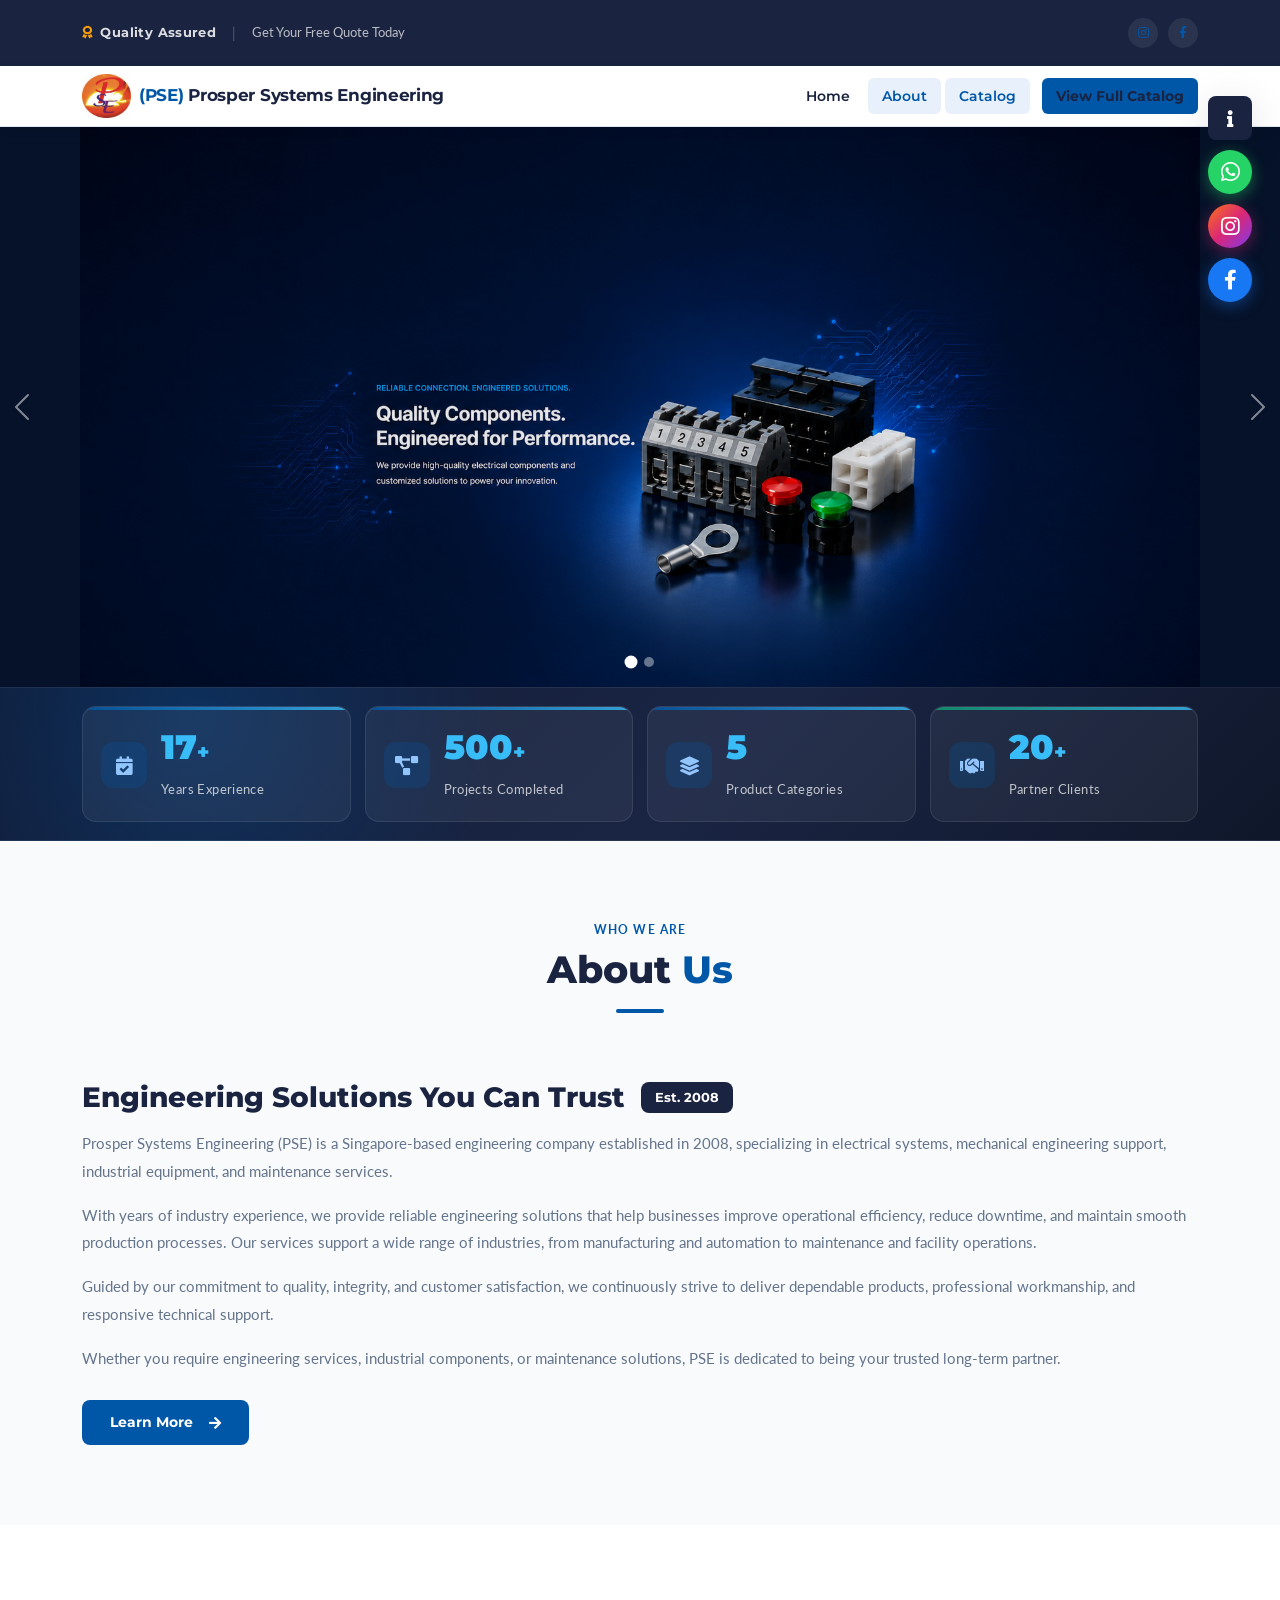
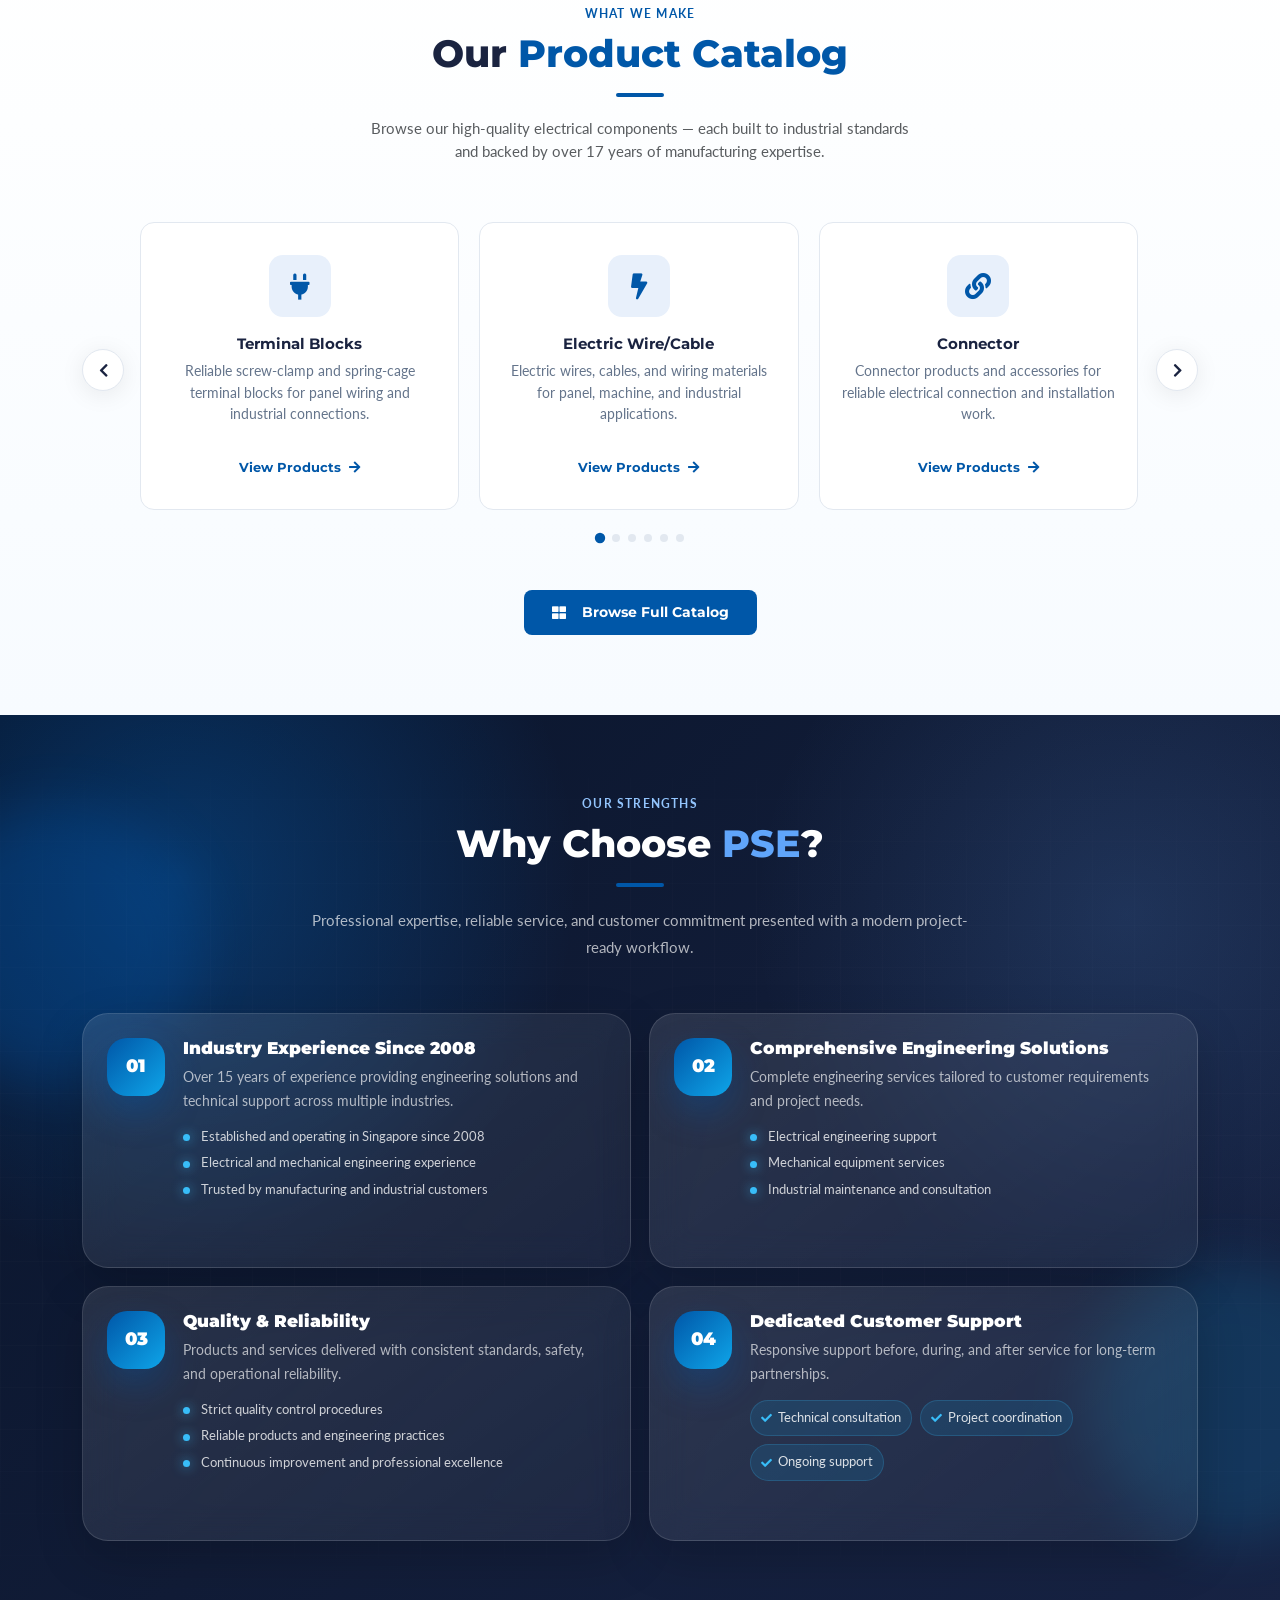
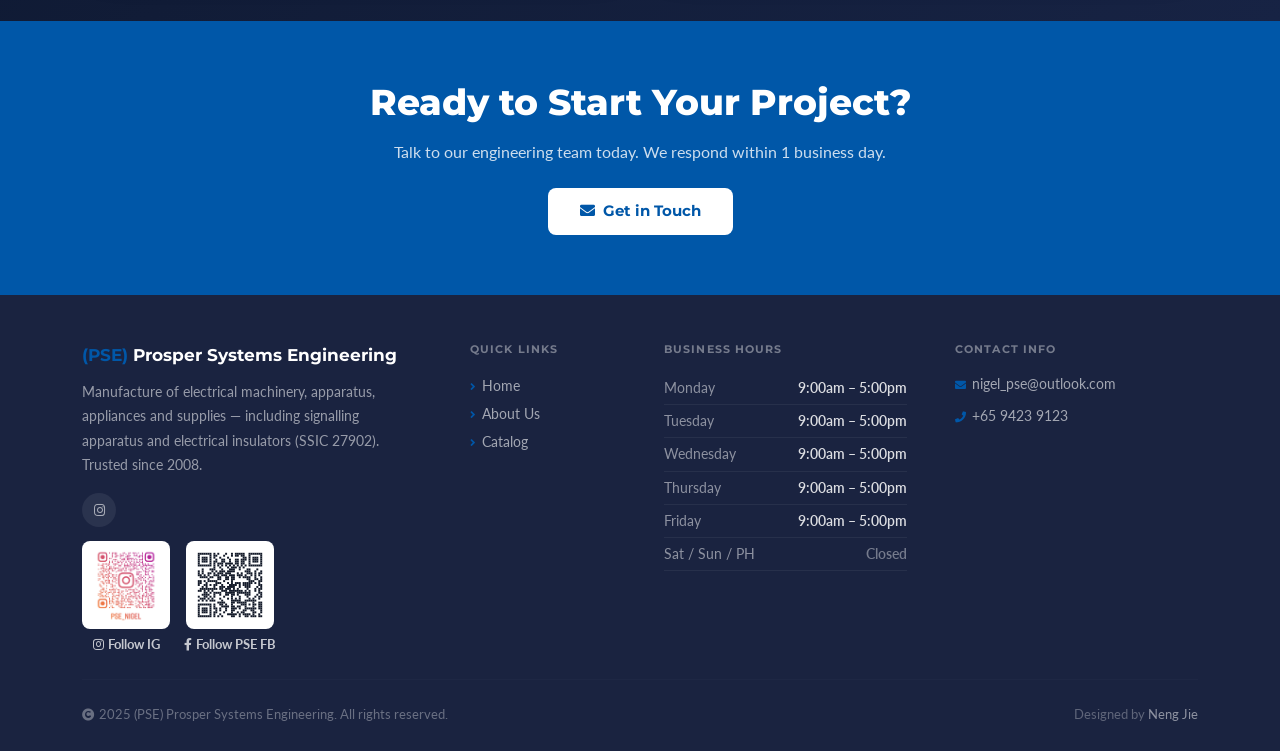
==== index.html @ 25b2a546 "Add PSE abbreviation to SEO metadata" ====
<!DOCTYPE html>
<html lang="en">
<head>
  <meta charset="UTF-8">
  <title>Electrical Components Supplier Singapore | PROSPER Systems Engineering (PSE)</title>
  <meta name="viewport" content="width=device-width, initial-scale=1.0">
  <meta name="description" content="PROSPER Systems Engineering (PSE) supplies terminal blocks, industrial cables, connectors, signalling indicators, control panel sub-assemblies and custom OEM parts to businesses in Singapore.">
  <link rel="canonical" href="https://prospersystemsengineering.com/">
  <meta name="robots" content="index, follow">
  <meta property="og:type" content="website">
  <meta property="og:site_name" content="PROSPER Systems Engineering (PSE)">
  <meta property="og:title" content="Electrical Components Supplier Singapore | PROSPER Systems Engineering (PSE)">
  <meta property="og:description" content="Source terminal blocks, cables, connectors, signalling indicators, control panel sub-assemblies and custom OEM parts from PROSPER Systems Engineering (PSE) in Singapore.">
  <meta property="og:url" content="https://prospersystemsengineering.com/">
  <meta property="og:image" content="https://prospersystemsengineering.com/img/pse.jpeg">
  <meta property="og:image:alt" content="PROSPER Systems Engineering logo">
  <meta property="og:locale" content="en_SG">
  <meta name="twitter:card" content="summary">
  <meta name="twitter:title" content="Electrical Components Supplier Singapore | PROSPER Systems Engineering">
  <meta name="twitter:description" content="Electrical components, terminal blocks, control panel sub-assemblies and custom OEM parts from PROSPER Systems Engineering (PSE) in Singapore.">
  <meta name="twitter:image" content="https://prospersystemsengineering.com/img/pse.jpeg">
  <script type="application/ld+json">
  {
    "@context": "https://schema.org",
    "@type": "Organization",
    "name": "PROSPER Systems Engineering",
    "alternateName": "PSE",
    "url": "https://prospersystemsengineering.com/",
    "logo": "https://prospersystemsengineering.com/img/pse.jpeg",
    "email": "nigel_pse@outlook.com",
    "telephone": "+65 9423 9123",
    "areaServed": {
      "@type": "Country",
      "name": "Singapore"
    },
    "sameAs": [
      "https://www.instagram.com/pse_nigel/",
      "https://www.facebook.com/profile.php?id=61591561677511"
    ],
    "knowsAbout": [
      "Electrical components",
      "Terminal blocks",
      "Industrial cables and connectors",
      "Signalling indicators",
      "Control panel sub-assemblies",
      "Custom OEM parts",
      "Electrical component sourcing"
    ]
  }
  </script>

  <!-- Website Logo / Favicon -->
  <link rel="icon" type="image/jpeg" href="img/pse.jpeg">

  <!-- Google Fonts -->
  <link rel="preconnect" href="https://fonts.googleapis.com">
  <link rel="preconnect" href="https://fonts.gstatic.com" crossorigin>
  <link href="https://fonts.googleapis.com/css2?family=Lato:wght@400;700;900&family=Montserrat:wght@400;600;700;800&display=swap" rel="stylesheet">

  <!-- Icons -->
  <link rel="stylesheet" href="https://use.fontawesome.com/releases/v5.15.4/css/all.css"/>
  <link href="https://cdn.jsdelivr.net/npm/bootstrap-icons@1.4.1/font/bootstrap-icons.css" rel="stylesheet">

  <!-- Bootstrap 5 -->
  <link href="https://cdn.jsdelivr.net/npm/bootstrap@5.3.0/dist/css/bootstrap.min.css" rel="stylesheet">

  <!-- Owl Carousel -->
  <link href="https://cdnjs.cloudflare.com/ajax/libs/OwlCarousel2/2.3.4/assets/owl.carousel.min.css" rel="stylesheet">
  <link href="https://cdnjs.cloudflare.com/ajax/libs/OwlCarousel2/2.3.4/assets/owl.theme.default.min.css" rel="stylesheet">

  <!-- Animate.css -->
  <link href="https://cdnjs.cloudflare.com/ajax/libs/animate.css/4.1.1/animate.min.css" rel="stylesheet">
  <link href="css/index.css" rel="stylesheet">
</head>
<body>

<!-- Spinner -->
<div id="spinner">
  <div class="spinner-ring"></div>
</div>

<!-- Toast -->
<div class="toast-msg" id="toastMsg"></div>

<!-- ── TOPBAR ── -->
<div class="topbar d-none d-xl-block">
  <div class="container">
    <div class="d-flex align-items-center justify-content-between" style="height:46px;">
      <div class="d-flex align-items-center gap-3">
        <span style="color:rgba(255,255,255,.85);font-family:'Montserrat',sans-serif;font-weight:700;font-size:13px;letter-spacing:.03em;">
          <i class="fas fa-award me-2" style="color:var(--accent);"></i>Quality Assured
        </span>
        <span style="color:rgba(255,255,255,.25);">|</span>
        <span style="color:rgba(255,255,255,.7);font-size:13px;">
          Get Your Free Quote Today
        </span>
      </div>
      <div>
        <a href="https://www.instagram.com/pse_nigel?igsh=am53MmkwdWNjN2xy&utm_source=qr" class="social-btn" target="_blank" rel="noopener" title="Follow PSE on Instagram"><i class="fab fa-instagram"></i></a>
        <a href="https://www.facebook.com/profile.php?id=61591561677511" class="social-btn" target="_blank" rel="noopener" title="Follow PSE on Facebook"><i class="fab fa-facebook-f"></i></a>
      </div>
    </div>
  </div>
</div>

<!-- ── NAVBAR ── -->
<div class="navbar-wrap">
  <div class="container">
    <nav class="navbar navbar-expand-lg py-2">
      <a href="index.html" class="navbar-brand d-flex align-items-center gap-2 p-0">

        <!-- Company Logo -->
        <img
          src="img/pse.jpeg"
          alt="PSE Logo"
          style="height:44px;width:auto;object-fit:contain;flex-shrink:0;"
        >

        <div class="brand-name d-none d-sm-block">
          <span>(PSE)</span> Prosper Systems Engineering
        </div>
      </a>
      <button class="navbar-toggler border-0" type="button" data-bs-toggle="collapse" data-bs-target="#navMain">
        <i class="fas fa-bars" style="color:var(--secondary)"></i>
      </button>
      <div class="collapse navbar-collapse" id="navMain">
        <div class="navbar-nav ms-auto align-items-lg-center gap-1 py-2 py-lg-0">
          <a href="index.html" class="nav-link active">Home</a>
          <a href="#about" class="nav-link" onclick="smoothScroll(event,'about')">About</a>
          <a href="#catalog" class="nav-link" onclick="smoothScroll(event,'catalog')">Catalog</a>
          <a href="catalog.html" class="nav-link btn-quote ms-2">View Full Catalog</a>
        </div>
      </div>
    </nav>
  </div>
</div>

<!-- ── HERO CAROUSEL ── -->
<section class="hero-carousel">
  <div id="heroCarousel" class="carousel slide" data-bs-ride="carousel" data-bs-interval="6000">

    <div class="carousel-inner">

      <!-- Slide 1 -->
      <div class="carousel-item active">
        <img src="img/carousel-2.jpg" alt="Industrial workspace" onerror="this.style.background='linear-gradient(135deg,#0f1a35,#0057a8)';this.removeAttribute('src')">
      </div>

      <!-- Slide 2 -->
      <div class="carousel-item">
        <img src="img/carousel-1.jpg" alt="Engineering components" onerror="this.style.background='linear-gradient(135deg,#0a1628,#003d78)';this.removeAttribute('src')">
      </div>

    </div>

    <!-- Controls -->
    <button class="carousel-control-prev" type="button" data-bs-target="#heroCarousel" data-bs-slide="prev" style="width:44px;">
      <span class="carousel-control-prev-icon" aria-hidden="true"></span>
    </button>
    <button class="carousel-control-next" type="button" data-bs-target="#heroCarousel" data-bs-slide="next" style="width:44px;">
      <span class="carousel-control-next-icon" aria-hidden="true"></span>
    </button>

    <!-- Indicators -->
    <div class="hero-indicators">
      <button class="active" data-bs-target="#heroCarousel" data-bs-slide-to="0"></button>
      <button data-bs-target="#heroCarousel" data-bs-slide-to="1"></button>
    </div>

  </div>
</section>

<!-- STATS STRIP -->
<section class="stats-strip" aria-label="Company achievements">
  <div class="container">
    <div class="stats-grid">
      <div class="stat-card">
        <div class="stat-icon"><i class="fas fa-calendar-check"></i></div>
        <div class="stat-num">17<span>+</span></div>
        <div class="stat-label">Years Experience</div>
      </div>
      <div class="stat-card">
        <div class="stat-icon"><i class="fas fa-project-diagram"></i></div>
        <div class="stat-num">500<span>+</span></div>
        <div class="stat-label">Projects Completed</div>
      </div>
      <div class="stat-card">
        <div class="stat-icon"><i class="fas fa-layer-group"></i></div>
        <div class="stat-num">5</div>
        <div class="stat-label">Product Categories</div>
      </div>
      <div class="stat-card stat-card-highlight">
        <div class="stat-icon"><i class="fas fa-handshake"></i></div>
        <div class="stat-num">20<span>+</span></div>
        <div class="stat-label">Partner Clients</div>
      </div>
    </div>
  </div>
</section>

<!-- ── ABOUT ── -->
<section class="about-section section-pad" id="about">
  <div class="container">
    <div class="text-center mb-2 fade-up">
      <div class="section-label">Who We Are</div>
      <h2 class="section-title mb-2">About <span class="accent">Us</span></h2>
      <div class="divider-bar mx-auto"></div>
    </div>
    <div class="row g-5 align-items-center mt-2">

      <!-- Content: Full width -->
      <div class="col-12 fade-up">
        <div style="display:flex;align-items:center;gap:16px;flex-wrap:wrap;margin-bottom:16px;">
          <h3 style="font-family:'Montserrat',sans-serif;font-weight:800;color:var(--secondary);font-size:clamp(20px,2.5vw,28px);margin:0;">
            Engineering Solutions You Can Trust
          </h3>
          <span style="background:var(--secondary);color:var(--white);border-radius:8px;padding:6px 14px;font-family:'Montserrat',sans-serif;font-weight:700;font-size:13px;white-space:nowrap;">Est. 2008</span>
        </div>
        <p style="font-size:15px;color:var(--muted);line-height:1.85;margin-bottom:16px;">
          Prosper Systems Engineering (PSE) is a Singapore-based engineering company established in 2008, specializing in electrical systems, mechanical engineering support, industrial equipment, and maintenance services.
        </p>
        <p style="font-size:15px;color:var(--muted);line-height:1.85;margin-bottom:16px;">
          With years of industry experience, we provide reliable engineering solutions that help businesses improve operational efficiency, reduce downtime, and maintain smooth production processes. Our services support a wide range of industries, from manufacturing and automation to maintenance and facility operations.
        </p>
        <p style="font-size:15px;color:var(--muted);line-height:1.85;margin-bottom:16px;">
          Guided by our commitment to quality, integrity, and customer satisfaction, we continuously strive to deliver dependable products, professional workmanship, and responsive technical support.
        </p>
        <p style="font-size:15px;color:var(--muted);line-height:1.85;margin-bottom:28px;">
          Whether you require engineering services, industrial components, or maintenance solutions, PSE is dedicated to being your trusted long-term partner.
        </p>
        <a href="#catalog" onclick="smoothScroll(event,'catalog')" class="btn-view-catalog">
          Learn More <i class="fas fa-arrow-right ms-2"></i>
        </a>
      </div>

    </div>
  </div>
</section>

<!-- ── CATALOG PREVIEW ── -->
<section class="catalog-section section-pad" id="catalog">
  <div class="container">
    <div class="text-center mb-5 fade-up">
      <div class="section-label">What We Make</div>
      <h2 class="section-title mb-2">Our <span class="accent">Product Catalog</span></h2>
      <div class="divider-bar mx-auto"></div>
      <p class="text-muted mt-2" style="max-width:560px;margin:0 auto;font-size:15px;">
        Browse our high-quality electrical components — each built to industrial standards and backed by over 17 years of manufacturing expertise.
      </p>
    </div>

    <!-- Carousel wrapper -->
    <div class="cat-carousel-wrap fade-up" style="position:relative;">

      <!-- Prev button -->
      <button class="cat-carousel-btn cat-prev" onclick="catCarouselScroll(-1)" aria-label="Previous">
        <i class="fas fa-chevron-left"></i>
      </button>

      <!-- Scrollable track -->
      <div class="cat-carousel-track" id="catTrack">

        <div class="cat-slide">
          <div class="cat-card" onclick="window.location='catalog.html'">
            <div class="cat-icon"><i class="fas fa-plug"></i></div>
            <h5>Terminal Blocks</h5>
            <p>Reliable screw-clamp and spring-cage terminal blocks for panel wiring and industrial connections.</p>
            <span class="cat-link">View Products <i class="fas fa-arrow-right ms-1"></i></span>
          </div>
        </div>

        <div class="cat-slide">
          <div class="cat-card" onclick="window.location='catalog.html'">
            <div class="cat-icon"><i class="fas fa-bolt"></i></div>
            <h5>Electric Wire/Cable</h5>
            <p>Electric wires, cables, and wiring materials for panel, machine, and industrial applications.</p>
            <span class="cat-link">View Products <i class="fas fa-arrow-right ms-1"></i></span>
          </div>
        </div>

        <div class="cat-slide">
          <div class="cat-card" onclick="window.location='catalog.html'">
            <div class="cat-icon"><i class="fas fa-link"></i></div>
            <h5>Connector</h5>
            <p>Connector products and accessories for reliable electrical connection and installation work.</p>
            <span class="cat-link">View Products <i class="fas fa-arrow-right ms-1"></i></span>
          </div>
        </div>

        <div class="cat-slide">
          <div class="cat-card" onclick="window.location='catalog.html'">
            <div class="cat-icon"><i class="fas fa-th-large"></i></div>
            <h5>Control Board/Panel</h5>
            <p>Control board, panel, and DIN-rail assemblies designed for efficient cabinet integration.</p>
            <span class="cat-link">View Products <i class="fas fa-arrow-right ms-1"></i></span>
          </div>
        </div>

        <div class="cat-slide">
          <div class="cat-card" onclick="window.location='catalog.html'">
            <div class="cat-icon"><i class="fas fa-cogs"></i></div>
            <h5>Hardware Tools</h5>
            <p>Hardware tools and practical parts for installation, assembly, and maintenance work.</p>
            <span class="cat-link">View Products <i class="fas fa-arrow-right ms-1"></i></span>
          </div>
        </div>

        <div class="cat-slide">
          <div class="cat-card" onclick="window.location='catalog.html'">
            <div class="cat-icon"><i class="fas fa-drafting-compass"></i></div>
            <h5>Electrical Design CAD Drafting / Drawing</h5>
            <p>Electrical design, CAD drafting, and technical drawing support for panels and project documentation.</p>
            <span class="cat-link">View Products <i class="fas fa-arrow-right ms-1"></i></span>
          </div>
        </div>

      </div>

      <!-- Next button -->
      <button class="cat-carousel-btn cat-next" onclick="catCarouselScroll(1)" aria-label="Next">
        <i class="fas fa-chevron-right"></i>
      </button>

    </div>

    <!-- Dot indicators -->
    <div class="cat-dots" id="catDots"></div>

    <div class="text-center mt-5 fade-up">
      <a href="catalog.html" class="btn-view-catalog">
        <i class="fas fa-th-large me-2"></i>Browse Full Catalog
      </a>
    </div>
  </div>
</section>

<!-- WHY CHOOSE US -->
<section class="why-section section-pad" id="why-choose">
  <div class="why-ambient why-ambient-one"></div>
  <div class="why-ambient why-ambient-two"></div>

  <div class="container position-relative">
    <div class="why-head text-center fade-up">
      <div class="section-label why-label">Our Strengths</div>
      <h2 class="section-title mb-2">Why Choose <span>PSE</span>?</h2>
      <div class="divider-bar mx-auto"></div>
      <p>Professional expertise, reliable service, and customer commitment presented with a modern project-ready workflow.</p>
    </div>

    <div class="why-showcase">
      <div class="why-card-grid">
        <article class="why-card modern-why-card fade-up delay-1">
          <div class="why-number">01</div>
          <div class="why-card-body">
            <h5>Industry Experience Since 2008</h5>
            <p>Over 15 years of experience providing engineering solutions and technical support across multiple industries.</p>
            <ul>
              <li>Established and operating in Singapore since 2008</li>
              <li>Electrical and mechanical engineering experience</li>
              <li>Trusted by manufacturing and industrial customers</li>
            </ul>
          </div>
        </article>

        <article class="why-card modern-why-card fade-up delay-2">
          <div class="why-number">02</div>
          <div class="why-card-body">
            <h5>Comprehensive Engineering Solutions</h5>
            <p>Complete engineering services tailored to customer requirements and project needs.</p>
            <ul>
              <li>Electrical engineering support</li>
              <li>Mechanical equipment services</li>
              <li>Industrial maintenance and consultation</li>
            </ul>
          </div>
        </article>

        <article class="why-card modern-why-card fade-up delay-3">
          <div class="why-number">03</div>
          <div class="why-card-body">
            <h5>Quality &amp; Reliability</h5>
            <p>Products and services delivered with consistent standards, safety, and operational reliability.</p>
            <ul>
              <li>Strict quality control procedures</li>
              <li>Reliable products and engineering practices</li>
              <li>Continuous improvement and professional excellence</li>
            </ul>
          </div>
        </article>

        <article class="why-card modern-why-card fade-up delay-4">
          <div class="why-number">04</div>
          <div class="why-card-body">
            <h5>Dedicated Customer Support</h5>
            <p>Responsive support before, during, and after service for long-term partnerships.</p>
            <div class="support-pills">
              <span><i class="fas fa-check"></i>Technical consultation</span>
              <span><i class="fas fa-check"></i>Project coordination</span>
              <span><i class="fas fa-check"></i>Ongoing support</span>
            </div>
          </div>
        </article>
      </div>
    </div>
  </div>
</section>

<!-- ── CTA BAND ── -->
<div class="cta-band text-center">
  <div class="container">
    <h2 class="mb-3">Ready to Start Your Project?</h2>
    <p class="mb-4">Talk to our engineering team today. We respond within 1 business day.</p>
    <a href="mailto:nigel_pse@outlook.com?subject=Project%20Enquiry%20from%20PSE%20Website" class="btn-cta-white">
      <i class="fas fa-envelope me-2"></i>Get in Touch
    </a>
  </div>
</div>



<!-- ── FOOTER ── -->
<footer class="footer pt-5 pb-4">
  <div class="container">
    <div class="row g-5">

      <!-- Brand -->
      <div class="col-lg-4">
        <div class="footer-brand"><span>(PSE)</span> Prosper Systems Engineering</div>
        <p>Manufacture of electrical machinery, apparatus, appliances and supplies — including signalling apparatus and electrical insulators (SSIC 27902). Trusted since 2008.</p>
        <a href="https://www.instagram.com/pse_nigel?igsh=am53MmkwdWNjN2xy&utm_source=qr" class="footer-social" target="_blank" rel="noopener" title="Follow PSE on Instagram"><i class="fab fa-instagram"></i></a>
        <div class="footer-qr-row">
          <a class="footer-qr-card" href="https://www.instagram.com/pse_nigel?igsh=am53MmkwdWNjN2xy&utm_source=qr" target="_blank" rel="noopener">
            <img src="img/pse_nigel_qr.png" alt="PSE Instagram QR code">
            <span><i class="fab fa-instagram me-1"></i>Follow IG</span>
          </a>
          <a class="footer-qr-card" href="https://www.facebook.com/profile.php?id=61591561677511" target="_blank" rel="noopener">
            <img src="img/facebook_qr.svg" alt="PSE Facebook QR code">
            <span><i class="fab fa-facebook-f me-1"></i>Follow PSE FB</span>
          </a>
        </div>
      </div>

      <!-- Quick Links -->
      <div class="col-sm-6 col-lg-2">
        <h6>Quick Links</h6>
        <a class="footer-link" href="index.html"><i class="fas fa-angle-right"></i>Home</a>
        <a class="footer-link" href="index.html#about"><i class="fas fa-angle-right"></i>About Us</a>
        <a class="footer-link" href="catalog.html"><i class="fas fa-angle-right"></i>Catalog</a>
      </div>

      <!-- Business Hours -->
      <div class="col-sm-6 col-lg-3">
        <h6>Business Hours</h6>
        <div class="biz-hours-row"><span>Monday</span><span>9:00am – 5:00pm</span></div>
        <div class="biz-hours-row"><span>Tuesday</span><span>9:00am – 5:00pm</span></div>
        <div class="biz-hours-row"><span>Wednesday</span><span>9:00am – 5:00pm</span></div>
        <div class="biz-hours-row"><span>Thursday</span><span>9:00am – 5:00pm</span></div>
        <div class="biz-hours-row"><span>Friday</span><span>9:00am – 5:00pm</span></div>
        <div class="biz-hours-row"><span>Sat / Sun / PH</span><span style="color:rgba(255,255,255,.4);">Closed</span></div>
      </div>

      <!-- Contact Info -->
      <div class="col-lg-3">
        <h6>Contact Info</h6>
        <p class="mb-2"><a href="mailto:nigel_pse@outlook.com" class="footer-link d-inline"><i class="fas fa-envelope"></i>nigel_pse@outlook.com</a></p>
        <p class="mb-0"><a href="tel:+6594239123" class="footer-link d-inline"><i class="fas fa-phone"></i>+65 9423 9123</a></p>
      </div>

    </div>

    <hr class="footer-divider my-4">

    <div class="row align-items-center">
      <div class="col-md-6">
        <p style="color:rgba(255,255,255,.35);font-size:12.5px;margin:0;">
          <i class="fas fa-copyright me-1"></i>2025 (PSE) Prosper Systems Engineering. All rights reserved.
        </p>
      </div>
      <div class="col-md-6 text-md-end">
        <p style="color:rgba(255,255,255,.3);font-size:12.5px;margin:0;">
          Designed by <a href="#" style="color:rgba(255,255,255,.5);">Neng Jie</a>
        </p>
      </div>
    </div>

  </div>
</footer>

<!-- Floating Contact Info Widget -->
<div id="floatingContact">
  <div id="floatingInfoCard">
    <div class="fi-header"><i class="fas fa-address-card me-2"></i>Contact Info</div>
    <div class="fi-row">
      <i class="fas fa-envelope fi-icon"></i>
      <div><span class="fi-label">Email</span><a href="mailto:nigel_pse@outlook.com">nigel_pse@outlook.com</a></div>
    </div>
    <div class="fi-row">
      <i class="fas fa-clock fi-icon"></i>
      <div><span class="fi-label">Business Hours</span>Mon–Fri: 9:00am – 5:00pm<br><span style="color:var(--muted);font-size:11.5px;">Closed Sat, Sun &amp; Public Holidays</span></div>
    </div>
  </div>
  <button id="floatingContactBtn" title="Contact Info">
    <i class="fas fa-info"></i>
  </button>
</div>

<!-- WhatsApp Bubble -->
<div id="whatsappBubble">
  <div id="waTooltip">
    <div class="wa-name">Nigel · PSE</div>
    <div class="wa-num">+65 9423 9123</div>
    <div style="color:rgba(255,255,255,.6);font-size:11.5px;margin-top:3px;">Chat on WhatsApp</div>
  </div>
  <a href="https://wa.me/6594239123?text=Hello%20PSE%2C%20I%20would%20like%20to%20enquire%20about%20your%20products%2Fservices." target="_blank" rel="noopener" title="Chat on WhatsApp">
    <i class="fab fa-whatsapp"></i>
  </a>
</div>

<!-- Instagram Bubble -->
<div id="instagramBubble">
  <div id="igTooltip">
    <img src="img/pse_nigel_qr.png" alt="PSE Instagram QR code" class="ig-qr">
    <div class="ig-name">PSE_NIGEL</div>
    <div class="ig-link">Scan or tap to follow</div>
  </div>
  <a href="https://www.instagram.com/pse_nigel?igsh=am53MmkwdWNjN2xy&utm_source=qr" target="_blank" rel="noopener" title="Follow PSE on Instagram">
    <i class="fab fa-instagram"></i>
  </a>
</div>

<!-- Facebook Bubble -->
<div id="facebookBubble">
  <div id="fbTooltip">
    <img src="img/facebook_qr.svg" alt="PSE Facebook QR code" class="fb-qr">
    <div class="fb-name">PSE Facebook</div>
    <div class="fb-link">Scan or tap to follow</div>
  </div>
  <a href="https://www.facebook.com/profile.php?id=61591561677511" target="_blank" rel="noopener" title="Follow PSE on Facebook">
    <i class="fab fa-facebook-f"></i>
  </a>
</div>

<!-- Back to Top -->
<button id="backToTop" title="Back to top" onclick="window.scrollTo({top:0,behavior:'smooth'})">
  <i class="fas fa-arrow-up"></i>
</button>

<!-- ── SCRIPTS ── -->
<script src="https://ajax.googleapis.com/ajax/libs/jquery/3.6.4/jquery.min.js"></script>
<script src="https://cdn.jsdelivr.net/npm/bootstrap@5.3.0/dist/js/bootstrap.bundle.min.js"></script>
<script src="https://cdnjs.cloudflare.com/ajax/libs/OwlCarousel2/2.3.4/owl.carousel.min.js"></script>
<script src="js/index.js"></script>

</body>
</html>
---- css/index.css ----
/*
  Homepage Styles
  ------------------------------------------------------------
  Purpose: Homepage visual layout, carousel, company sections, footer, and floating contact bubbles.
  Related HTML: index.html
  Main sections are labeled below so layout, navigation, catalog,
  footer, and floating-contact styles are easy to find.
*/

:root {
      --primary: #0057A8;
      --primary-dark: #003d78;
      --primary-light: #e8f0fb;
      --secondary: #1a2340;
      --accent: #F59E0B;
      --text: #1e293b;
      --muted: #64748b;
      --border: #e2e8f0;
      --bg-light: #f8fafc;
      --white: #ffffff;
      --radius: 8px;
      --radius-lg: 14px;
      --shadow: 0 4px 24px rgba(0,0,0,0.08);
      --shadow-md: 0 8px 40px rgba(0,0,0,0.12);
    }

    * { box-sizing: border-box; }
    body { font-family: 'Lato', sans-serif; color: var(--text); background: var(--white); overflow-x: hidden; }
    h1,h2,h3,h4,h5,h6 { font-family: 'Montserrat', sans-serif; }
    a { text-decoration: none; color: inherit; }

    /* ── SPINNER ── */
    #spinner {
      position: fixed; inset: 0; background: var(--white);
      display: flex; align-items: center; justify-content: center;
      z-index: 9999; transition: opacity .4s;
    }
    #spinner.hide { opacity: 0; pointer-events: none; }
    .spinner-ring {
      width: 52px; height: 52px; border: 4px solid var(--border);
      border-top-color: var(--primary); border-radius: 50%;
      animation: spin .8s linear infinite;
    }
    @keyframes spin { to { transform: rotate(360deg); } }

    /* ── TOPBAR ── */
    .topbar { background: var(--secondary); padding: 10px 0; font-size: 13.5px; }
    .topbar a { color: rgba(255,255,255,.7); transition: color .2s; }
    .topbar a:hover { color: var(--white); }
    .topbar i { color: var(--primary); }
    .topbar .social-btn {
      width: 30px; height: 30px; border-radius: 50%;
      background: rgba(255,255,255,.08); color: rgba(255,255,255,.7);
      display: inline-flex; align-items: center; justify-content: center;
      font-size: 12px; transition: background .2s, color .2s; margin-left: 6px;
    }
    .topbar .social-btn:hover { background: var(--primary); color: var(--white); }

    /* ── NAVBAR ── */
    .navbar-wrap {
      background: var(--white); border-bottom: 1px solid var(--border);
      position: sticky; top: 0; z-index: 500;
      box-shadow: 0 2px 12px rgba(0,0,0,0.06);
    }
    .navbar-brand-logo { height: 44px; border-radius: 4px; }
    .brand-name { font-family: 'Montserrat', sans-serif; font-size: 17px; font-weight: 700; color: var(--secondary); letter-spacing: -.3px; }
    .brand-name span { color: var(--primary); }
    .navbar .nav-link {
      font-family: 'Montserrat', sans-serif; font-weight: 600; font-size: 13.5px;
      color: var(--secondary) !important; padding: 8px 14px !important; border-radius: 6px;
      transition: background .2s, color .2s;
    }
    .navbar .nav-link:hover, .navbar .nav-link.active { background: var(--primary-light); color: var(--primary) !important; }
    .btn-quote {
      background: var(--primary); color: var(--white) !important; border-radius: 6px;
      padding: 8px 18px !important; font-weight: 700 !important;
      transition: background .2s, transform .15s;
    }
    .btn-quote:hover { background: var(--primary-dark); transform: translateY(-1px); }

    /* ── HERO CAROUSEL ── */
    .hero-carousel { position: relative; }
    .hero-carousel .carousel-item {
      min-height: unset;
      height: 560px;
      max-height: 560px;
      overflow: hidden;
    }
    .hero-carousel .carousel-item img {
      display: block;
      width: 100%;
      height: 100%;
      object-fit: contain;
      object-position: center center;
      background: #06142d;
      margin: 0;
      filter: brightness(.92);
    }
    .hero-carousel .carousel-caption {
      position: absolute; inset: 0; display: flex;
      align-items: center; text-align: left; padding: 0;
    }
    .hero-carousel .carousel-caption .container { width: 100%; }
    .hero-indicators { position: absolute; bottom: 20px; left: 50%; transform: translateX(-50%); display: flex; gap: 8px; }
    .hero-indicators button {
      width: 10px; height: 10px; border-radius: 50%; background: rgba(255,255,255,.4);
      border: none; cursor: pointer; transition: background .2s, transform .2s; padding: 0;
    }
    .hero-indicators button.active { background: var(--white); transform: scale(1.3); }

    /* Quote Form */
    .quote-form-card {
      background: rgba(26,35,64,.92); backdrop-filter: blur(8px);
      border-radius: var(--radius-lg); padding: 32px; border: 1px solid rgba(255,255,255,.1);
    }
    .quote-form-card h4 { font-size: 16px; font-weight: 700; color: var(--white); letter-spacing: .06em; text-transform: uppercase; margin-bottom: 20px; }
    .quote-form-card .form-control {
      background: rgba(255,255,255,.08); border: 1px solid rgba(255,255,255,.15);
      color: var(--white); border-radius: 6px; padding: 10px 14px; font-size: 14px;
      transition: border-color .2s, background .2s;
    }
    .quote-form-card .form-control::placeholder { color: rgba(255,255,255,.45); }
    .quote-form-card .form-control:focus { background: rgba(255,255,255,.14); border-color: var(--primary); box-shadow: none; color: var(--white); }
    .quote-form-card textarea.form-control { resize: none; }
    .btn-send {
      background: var(--primary); color: var(--white); border: none;
      border-radius: 6px; padding: 11px 0; width: 100%; font-family: 'Montserrat', sans-serif;
      font-weight: 700; font-size: 14px; letter-spacing: .04em;
      transition: background .2s, transform .15s; cursor: pointer;
    }
    .btn-send:hover { background: var(--primary-dark); transform: translateY(-1px); }

    .hero-headline { color: var(--white); font-size: clamp(28px,4vw,46px); font-weight: 800; line-height: 1.15; margin-bottom: 16px; }
    .hero-sub { color: rgba(255,255,255,.75); font-size: 16px; line-height: 1.7; margin-bottom: 28px; }
    .hero-badge { display: inline-flex; align-items: center; gap: 8px; background: rgba(245,158,11,.2); border: 1px solid rgba(245,158,11,.4); color: #fcd34d; padding: 6px 14px; border-radius: 20px; font-size: 13px; font-weight: 600; margin-bottom: 16px; }

    /* STATS STRIP */
    .stats-strip {
      background:
        radial-gradient(circle at 15% 20%, rgba(0,87,168,.32), transparent 28%),
        linear-gradient(135deg, #111b35 0%, #1a2544 55%, #0f172a 100%);
      border-top: 1px solid rgba(255,255,255,.06);
      border-bottom: 1px solid rgba(255,255,255,.08);
      padding: 18px 0;
    }
    .stats-grid {
      display: grid;
      grid-template-columns: repeat(4, minmax(0, 1fr));
      gap: 14px;
    }
    .stat-card {
      position: relative;
      overflow: hidden;
      min-height: 116px;
      border-radius: 14px;
      padding: 18px 18px 16px;
      background: rgba(255,255,255,.055);
      border: 1px solid rgba(255,255,255,.09);
      box-shadow: inset 0 1px 0 rgba(255,255,255,.06);
      display: grid;
      grid-template-columns: auto 1fr;
      align-items: center;
      column-gap: 14px;
      transition: transform .2s, border-color .2s, background .2s;
    }
    .stat-card:before {
      content: '';
      position: absolute;
      inset: 0 0 auto;
      height: 3px;
      background: linear-gradient(90deg, var(--primary), #38bdf8);
      opacity: .8;
    }
    .stat-card:hover {
      transform: translateY(-3px);
      border-color: rgba(96,165,250,.35);
      background: rgba(255,255,255,.085);
    }
    .stat-card-highlight:before { background: linear-gradient(90deg, #0f9f6e, #38bdf8); }
    .stat-icon {
      width: 46px;
      height: 46px;
      border-radius: 12px;
      display: flex;
      align-items: center;
      justify-content: center;
      background: rgba(0,87,168,.24);
      color: #93c5fd;
      font-size: 19px;
      grid-row: span 2;
    }
    .stat-num {
      font-family: 'Montserrat', sans-serif;
      font-size: 34px;
      font-weight: 900;
      color: #38bdf8;
      line-height: .95;
    }
    .stat-num span { font-size: 20px; }
    .stat-label {
      font-size: 13px;
      color: rgba(255,255,255,.72);
      margin-top: 5px;
      letter-spacing: .03em;
    }
    .stat-divider { display: none; }
    @media (max-width: 991px) { .stats-grid { grid-template-columns: repeat(2, minmax(0, 1fr)); } }
    @media (max-width: 575px) {
      .stats-strip { padding: 12px 0; }
      .stats-grid { gap: 10px; }
      .stat-card { min-height: 104px; padding: 15px 12px; column-gap: 10px; }
      .stat-icon { width: 38px; height: 38px; font-size: 16px; border-radius: 10px; }
      .stat-num { font-size: 27px; }
      .stat-label { font-size: 11.5px; }
    }

    /* ── SECTION BASICS ── */
    .section-pad { padding: 80px 0; }
    .section-pad-sm { padding: 56px 0; }
    .section-label { font-size: 12px; font-weight: 700; letter-spacing: .1em; text-transform: uppercase; color: var(--primary); margin-bottom: 8px; }
    .section-title { font-size: clamp(26px,3.5vw,38px); font-weight: 800; color: var(--secondary); line-height: 1.2; }
    .section-title .accent { color: var(--primary); }
    .divider-bar { width: 48px; height: 4px; background: var(--primary); border-radius: 2px; margin: 16px 0 20px; }

    /* ── ABOUT ── */
    .about-section { background: var(--bg-light); }
    .info-card {
      background: var(--white); border: 1px solid var(--border); border-radius: var(--radius-lg);
      padding: 24px; transition: border-color .2s, box-shadow .2s;
      border-left: 4px solid var(--primary);
    }
    .info-card:hover { border-color: var(--primary); box-shadow: var(--shadow); }
    .info-card h5 { font-size: 14px; font-weight: 700; color: var(--secondary); margin-bottom: 8px; }
    .info-card p { font-size: 14px; color: var(--muted); line-height: 1.7; margin: 0; }
    .years-badge {
      background: var(--secondary); color: var(--white); border-radius: var(--radius-lg);
      padding: 28px 20px; text-align: center;
    }
    .years-badge .num { font-family: 'Montserrat', sans-serif; font-size: 52px; font-weight: 800; color: var(--accent); line-height: 1; }
    .years-badge .label { font-size: 13px; color: rgba(255,255,255,.7); margin-top: 6px; letter-spacing: .04em; }
    .address-card { background: var(--primary-light); border-radius: var(--radius-lg); padding: 20px; }
    .address-card p { font-size: 14px; color: var(--text); margin: 0; line-height: 1.7; }
    .reg-table td { font-size: 14px; padding: 5px 12px 5px 0; color: var(--muted); }
    .reg-table td:last-child { color: var(--text); font-weight: 600; }
    .about-img-wrap { position: relative; }
    .about-img-main { border-radius: var(--radius-lg); width: 100%; height: 340px; object-fit: cover; }
    .about-img-accent {
      position: absolute; bottom: -24px; right: -20px;
      width: 180px; height: 130px; object-fit: cover;
      border-radius: var(--radius-lg); border: 5px solid var(--white);
      box-shadow: var(--shadow-md);
    }
    .since-badge {
      position: absolute; top: 20px; left: 20px;
      background: var(--primary); color: var(--white);
      border-radius: 8px; padding: 10px 16px;
      font-family: 'Montserrat', sans-serif; font-weight: 700; font-size: 13px;
    }

/* Product Showcase Grid */
.about-showcase-image{
  width:100%;
  height:700px; /* adjust if needed */
  object-fit:cover;
  border-radius:var(--radius-lg);
  box-shadow:var(--shadow-md);
  transition:opacity .6s ease;
}

    /* ── CATALOG SECTION ── */
    .catalog-section { background: var(--white); }
    .cat-card {
      background: var(--white); border: 1.5px solid var(--border);
      border-radius: var(--radius-lg); padding: 32px 20px; text-align: center;
      cursor: pointer; transition: all .25s; height: 100%;
    }
    .cat-card:hover { border-color: var(--primary); box-shadow: var(--shadow); transform: translateY(-4px); }
    .cat-card .cat-icon {
      width: 62px; height: 62px; background: var(--primary-light);
      border-radius: 14px; display: flex; align-items: center; justify-content: center;
      margin: 0 auto 18px; font-size: 26px; color: var(--primary);
      transition: background .2s, color .2s;
    }
    .cat-card:hover .cat-icon { background: var(--primary); color: var(--white); }
    .cat-card h5 { font-size: 15px; font-weight: 700; color: var(--secondary); margin-bottom: 8px; }
    .cat-card p { font-size: 13.5px; color: var(--muted); margin: 0; line-height: 1.6; }
    .btn-view-catalog {
      display: inline-flex; align-items: center; gap: 8px;
      background: var(--primary); color: var(--white);
      border-radius: 8px; padding: 12px 28px; font-family: 'Montserrat', sans-serif;
      font-weight: 700; font-size: 14px; transition: background .2s, transform .15s;
    }
    .btn-view-catalog:hover { background: var(--primary-dark); color: var(--white); transform: translateY(-2px); }

    /* ── CATALOG CAROUSEL ── */
    .cat-carousel-wrap { display: flex; align-items: center; gap: 12px; }
    .cat-carousel-track {
      display: flex; gap: 20px;
      overflow-x: auto; scroll-behavior: smooth;
      padding: 12px 4px 20px; flex: 1;
      scrollbar-width: none;
    }
    .cat-carousel-track::-webkit-scrollbar { display: none; }
    .cat-slide { flex: 0 0 calc(33.333% - 14px); min-width: 240px; }
    .cat-slide .cat-card { height: 100%; display: flex; flex-direction: column; align-items: center; }
    .cat-link {
      margin-top: auto; padding-top: 14px;
      font-family: 'Montserrat', sans-serif; font-weight: 700; font-size: 13px;
      color: var(--primary); display: inline-flex; align-items: center; gap: 4px;
    }
    .cat-carousel-btn {
      flex-shrink: 0; width: 42px; height: 42px; border-radius: 50%;
      background: var(--white); border: 1.5px solid var(--border);
      color: var(--secondary); font-size: 15px; cursor: pointer;
      display: flex; align-items: center; justify-content: center;
      box-shadow: var(--shadow); transition: background .2s, color .2s, border-color .2s;
      z-index: 2;
    }
    .cat-carousel-btn:hover { background: var(--primary); color: var(--white); border-color: var(--primary); }
    .cat-dots { display: flex; justify-content: center; gap: 8px; margin-top: 4px; }
    .cat-dot {
      width: 8px; height: 8px; border-radius: 50%;
      background: var(--border); border: none; cursor: pointer;
      transition: background .2s, transform .2s; padding: 0;
    }
    .cat-dot.active { background: var(--primary); transform: scale(1.3); }
    @media (max-width: 767px) {
      .cat-slide { flex: 0 0 80%; }
    }


    /* Modern homepage polish */
    .section-split-head {
      display: flex; align-items: flex-end; justify-content: space-between; gap: 28px;
      margin-bottom: 34px;
    }
    .section-split-head .section-title { max-width: 720px; }
    .partner-intro { max-width: 680px; font-size: 15px; line-height: 1.8; margin: 0; }
    .catalog-section {
      background: linear-gradient(180deg, #ffffff 0%, #f7fbff 100%);
    }
    .cat-card { position: relative; overflow: hidden; }
    .cat-card:before {
      content: ''; position: absolute; inset: 0 0 auto; height: 3px;
      background: linear-gradient(90deg, var(--primary), #21a5ff); opacity: 0; transition: opacity .2s;
    }
    .cat-card:hover:before { opacity: 1; }

    /* Partner Vendor Carousel */
    .partner-vendor-section {
      background:
        radial-gradient(circle at top left, rgba(0,87,168,.10), transparent 34%),
        linear-gradient(180deg, #f8fafc 0%, #ffffff 100%);
    }
    .partner-carousel-wrap { display: flex; align-items: center; gap: 12px; }
    .partner-carousel-track {
      display: flex; gap: 20px; overflow-x: auto; scroll-behavior: smooth;
      padding: 12px 4px 22px; flex: 1; scrollbar-width: none;
    }
    .partner-carousel-track::-webkit-scrollbar { display: none; }
    .partner-slide { flex: 0 0 calc(33.333% - 14px); min-width: 270px; }
    .partner-vendor-card {
      height: 100%; background: var(--white); border: 1.5px solid var(--border);
      border-radius: var(--radius-lg); padding: 26px; cursor: pointer;
      box-shadow: 0 12px 34px rgba(15,23,42,.06); transition: transform .2s, border-color .2s, box-shadow .2s;
      display: flex; flex-direction: column;
    }
    .partner-vendor-card:hover {
      transform: translateY(-5px); border-color: rgba(0,87,168,.55);
      box-shadow: 0 18px 42px rgba(15,23,42,.11);
    }
    .vendor-card-top { display: flex; align-items: center; justify-content: space-between; gap: 12px; margin-bottom: 22px; }
    .vendor-mark {
      width: 56px; height: 56px; border-radius: 16px; display: grid; place-items: center;
      color: #fff; font-family: 'Montserrat', sans-serif; font-weight: 900; letter-spacing: .04em;
      background: linear-gradient(135deg, var(--primary), #0ea5e9);
      box-shadow: 0 12px 24px rgba(0,87,168,.22);
    }
    .vendor-mark-alt { background: linear-gradient(135deg, #0f766e, #14b8a6); }
    .vendor-mark-cad { background: linear-gradient(135deg, #7c3aed, #2563eb); }
    .vendor-mark-tools { background: linear-gradient(135deg, #ea580c, #f59e0b); }
    .vendor-pill {
      border-radius: 999px; background: var(--primary-light); color: var(--primary);
      padding: 7px 12px; font-family: 'Montserrat', sans-serif; font-size: 11px; font-weight: 800;
      white-space: nowrap;
    }
    .partner-vendor-card h5 { font-size: 17px; color: var(--secondary); font-weight: 800; margin-bottom: 10px; }
    .partner-vendor-card p { color: var(--muted); font-size: 14px; line-height: 1.7; margin-bottom: 18px; }
    .vendor-offer-row {
      margin-top: auto; border-top: 1px solid var(--border); padding-top: 16px;
      display: flex; align-items: center; justify-content: space-between; gap: 12px;
      font-size: 12.5px; color: var(--muted);
    }
    .vendor-offer-row strong { color: #0f766e; font-family: 'Montserrat', sans-serif; font-size: 13px; }
    @media (max-width: 991px) {
      .section-split-head { align-items: flex-start; flex-direction: column; }
      .partner-slide { flex: 0 0 calc(50% - 10px); }
    }
    @media (max-width: 767px) {
      .partner-slide { flex: 0 0 84%; }
    }

    /* WHY CHOOSE US - iPhone style showcase */
    .why-section {
      position: relative; overflow: hidden; isolation: isolate;
      background:
        radial-gradient(circle at 14% 18%, rgba(0,136,255,.28), transparent 30%),
        radial-gradient(circle at 88% 22%, rgba(96,165,250,.16), transparent 28%),
        linear-gradient(135deg, #08142b 0%, #111c37 48%, #172344 100%);
    }
    .why-section:before {
      content: ''; position: absolute; inset: 0; z-index: -2; opacity: .25;
      background-image:
        linear-gradient(rgba(255,255,255,.05) 1px, transparent 1px),
        linear-gradient(90deg, rgba(255,255,255,.05) 1px, transparent 1px);
      background-size: 42px 42px; mask-image: linear-gradient(to bottom, transparent, #000 20%, #000 80%, transparent);
    }
    .why-ambient {
      position: absolute; width: 280px; height: 280px; border-radius: 50%; filter: blur(28px);
      opacity: .45; pointer-events: none; z-index: -1; animation: whyFloat 9s ease-in-out infinite;
    }
    .why-ambient-one { left: -80px; top: 90px; background: rgba(0,95,190,.55); }
    .why-ambient-two { right: -90px; bottom: 80px; background: rgba(14,165,233,.35); animation-delay: -4s; }
    @keyframes whyFloat { 0%, 100% { transform: translate3d(0,0,0); } 50% { transform: translate3d(24px,-18px,0); } }
    .why-head { max-width: 780px; margin: 0 auto 52px; }
    .why-label { color: #93c5fd; }
    .why-head .section-title { color: var(--white); }
    .why-head .section-title span { color: #60a5fa; }
    .why-head p { color: rgba(255,255,255,.68); font-size: 15px; line-height: 1.8; margin: 14px auto 0; max-width: 680px; }
    .why-showcase { display: block; }
    .why-card-grid { display: grid; grid-template-columns: repeat(2, minmax(0, 1fr)); gap: 18px; }
    .modern-why-card {
      min-height: 255px; position: relative; overflow: hidden; display: flex; gap: 18px; align-items: flex-start;
      background: linear-gradient(145deg, rgba(255,255,255,.11), rgba(255,255,255,.045));
      border: 1px solid rgba(255,255,255,.13); border-radius: 26px; padding: 24px;
      box-shadow: 0 18px 48px rgba(0,0,0,.18); backdrop-filter: blur(18px);
      transition: transform .24s ease, border-color .24s ease, box-shadow .24s ease, background .24s ease;
    }
    .modern-why-card:before {
      content: ''; position: absolute; inset: 0; transform: translateX(-115%);
      background: linear-gradient(110deg, transparent, rgba(255,255,255,.12), transparent);
      transition: transform .7s ease;
    }
    .modern-why-card:hover { transform: translateY(-8px); border-color: rgba(96,165,250,.45); box-shadow: 0 24px 60px rgba(0,0,0,.28); background: linear-gradient(145deg, rgba(255,255,255,.15), rgba(255,255,255,.06)); }
    .modern-why-card:hover:before { transform: translateX(115%); }
    .why-number {
      width: 58px; height: 58px; border-radius: 20px; flex: 0 0 auto; display: grid; place-items: center;
      background: linear-gradient(135deg, var(--primary), #0ea5e9); color: #fff;
      font-family: 'Montserrat', sans-serif; font-weight: 900; font-size: 18px; box-shadow: 0 16px 34px rgba(0,87,168,.35);
    }
    .why-card-body h5 { color: #fff; font-size: 17px; font-weight: 900; margin-bottom: 8px; }
    .why-card-body p { color: rgba(255,255,255,.66); font-size: 13.5px; line-height: 1.75; margin-bottom: 13px; }
    .why-card-body ul { list-style: none; padding: 0; margin: 0; display: grid; gap: 8px; }
    .why-card-body li { color: rgba(255,255,255,.78); font-size: 13px; line-height: 1.45; position: relative; padding-left: 18px; }
    .why-card-body li:before { content: ''; position: absolute; left: 0; top: .55em; width: 7px; height: 7px; border-radius: 50%; background: #38bdf8; box-shadow: 0 0 12px rgba(56,189,248,.8); }
    .support-pills { display: flex; flex-wrap: wrap; gap: 8px; }
    .support-pills span { display: inline-flex; align-items: center; gap: 6px; padding: 8px 10px; border-radius: 999px; background: rgba(14,165,233,.14); color: rgba(255,255,255,.84); border: 1px solid rgba(56,189,248,.20); font-size: 12.5px; }
    .support-pills i { color: #38bdf8; font-size: 11px; }
    @media (max-width: 1199px) { .why-showcase { display: block; } }
    @media (max-width: 767px) {
      .why-head { margin-bottom: 34px; }
      .why-head p { font-size: 14px; }
      .why-card-grid { grid-template-columns: 1fr; }
      .modern-why-card { border-radius: 22px; padding: 20px; min-height: auto; }
      .why-number { width: 50px; height: 50px; border-radius: 17px; font-size: 16px; }
    }

    /* ── PARTNERS ── */
    .partners-section { background: var(--bg-light); }
    .partner-badge {
      display: flex; align-items: center; justify-content: center;
      background: var(--white); border: 1px solid var(--border);
      border-radius: var(--radius); padding: 16px 24px;
      font-family: 'Montserrat', sans-serif; font-weight: 700; font-size: 14px;
      color: var(--muted); transition: all .2s;
    }
    .partner-badge:hover { border-color: var(--primary); color: var(--primary); box-shadow: var(--shadow); }

    /* ── CTA BAND ── */
    .cta-band { background: var(--primary); padding: 60px 0; }
    .cta-band h2 { font-size: clamp(24px,3vw,36px); font-weight: 800; color: var(--white); }
    .cta-band p { color: rgba(255,255,255,.8); font-size: 16px; max-width: 520px; margin: 0 auto; }
    .btn-cta-white {
      background: var(--white); color: var(--primary); border-radius: 8px;
      padding: 12px 32px; font-family: 'Montserrat', sans-serif; font-weight: 700; font-size: 15px;
      transition: background .2s, transform .15s; display: inline-block;
    }
    .btn-cta-white:hover { background: #f1f5f9; color: var(--primary-dark); transform: translateY(-2px); }

    /* ── CONTACT ── */
    .contact-section { background: var(--bg-light); }
    .contact-card {
      background: var(--white); border-radius: var(--radius-lg);
      padding: 32px; border: 1px solid var(--border); box-shadow: var(--shadow);
    }
    .contact-info-item { display: flex; gap: 16px; margin-bottom: 24px; }
    .contact-icon {
      width: 44px; height: 44px; background: var(--primary-light);
      border-radius: 10px; display: flex; align-items: center; justify-content: center;
      color: var(--primary); font-size: 18px; flex-shrink: 0;
    }
    .contact-info-item h6 { font-size: 13px; font-weight: 700; color: var(--muted); text-transform: uppercase; letter-spacing: .05em; margin-bottom: 4px; }
    .contact-info-item p { font-size: 14px; color: var(--text); margin: 0; line-height: 1.6; }
    .contact-form .form-control {
      border: 1.5px solid var(--border); border-radius: 7px; padding: 11px 14px;
      font-size: 14px; color: var(--text); transition: border-color .2s;
    }
    .contact-form .form-control:focus { border-color: var(--primary); box-shadow: none; }
    .contact-form textarea { resize: none; min-height: 120px; }
    .map-frame { border-radius: var(--radius-lg); overflow: hidden; border: 1px solid var(--border); }

    /* ── FOOTER ── */
    .footer { background: var(--secondary); }
    .footer-brand { font-family: 'Montserrat', sans-serif; font-size: 17px; font-weight: 700; color: var(--white); margin-bottom: 12px; }
    .footer-brand span { color: var(--primary); }
    .footer p { font-size: 13.5px; color: rgba(255,255,255,.55); line-height: 1.8; }
    .footer h6 { font-family: 'Montserrat', sans-serif; font-size: 11px; font-weight: 700; letter-spacing: .1em; text-transform: uppercase; color: rgba(255,255,255,.4); margin-bottom: 16px; }
    .footer-link {
      display: block; font-size: 13.5px; color: rgba(255,255,255,.6);
      padding: 4px 0; transition: color .15s;
    }
    .footer-link:hover { color: var(--white); }
    .footer-link i { font-size: 11px; margin-right: 6px; color: var(--primary); }
    .footer-social {
      width: 34px; height: 34px; border-radius: 50%;
      background: rgba(255,255,255,.07); color: rgba(255,255,255,.6);
      display: inline-flex; align-items: center; justify-content: center;
      font-size: 13px; transition: background .2s, color .2s; margin-right: 6px;
    }
    .footer-social:hover { background: var(--primary); color: var(--white); }
    .footer-divider { border-color: rgba(255,255,255,.08); }
    .biz-hours-row { display: flex; justify-content: space-between; font-size: 13.5px; padding: 6px 0; border-bottom: 1px solid rgba(255,255,255,.06); }
    .biz-hours-row span:first-child { color: rgba(255,255,255,.5); }
    .biz-hours-row span:last-child { color: rgba(255,255,255,.85); font-weight: 600; }

    /* ── COPYRIGHT ── */
    .copyright { background: rgba(0,0,0,.2); padding: 14px 0; }
    .copyright p { font-size: 12.5px; color: rgba(255,255,255,.4); margin: 0; }
    .copyright a { color: rgba(255,255,255,.6); transition: color .15s; }
    .copyright a:hover { color: var(--white); }

    /* ── BACK TO TOP ── */
    #backToTop {
      position: fixed; bottom: 28px; right: 28px;
      width: 44px; height: 44px; background: var(--primary);
      color: var(--white); border-radius: 50%; border: none; cursor: pointer;
      display: flex; align-items: center; justify-content: center;
      font-size: 16px; box-shadow: var(--shadow-md);
      opacity: 0; transform: translateY(12px);
      transition: opacity .3s, transform .3s, background .2s;
      z-index: 900;
    }
    #backToTop.show { opacity: 1; transform: translateY(0); }
    #backToTop:hover { background: var(--primary-dark); }

    /* ── FLOATING CONTACT WIDGET ── */
    #floatingContact {
      position: fixed; top: 96px; right: 28px;
      z-index: 901;
    }
    #floatingContactBtn {
      width: 44px; height: 44px; background: var(--secondary);
      color: var(--white); border-radius: 8px; border: none; cursor: pointer;
      display: flex; align-items: center; justify-content: center;
      font-size: 17px; box-shadow: var(--shadow-md);
      transition: background .2s;
    }
    #floatingContactBtn:hover { background: var(--primary); }
    #floatingInfoCard {
      position: absolute; top: 0; right: 0;
      width: 240px;
      background: var(--white); border-radius: 10px;
      box-shadow: 0 8px 32px rgba(0,0,0,.18);
      border: 1px solid var(--border);
      overflow: hidden;
      opacity: 0; pointer-events: none;
      transform: translateY(8px) scale(.97);
      transition: opacity .25s, transform .25s;
    }
    #floatingContact:hover #floatingInfoCard {
      opacity: 1; pointer-events: auto;
      transform: translateY(0) scale(1);
    }
    .fi-header {
      background: var(--secondary); padding: 12px 16px;
      font-family: 'Montserrat', sans-serif; font-weight: 700;
      font-size: 12px; color: var(--white); letter-spacing: .06em;
      text-transform: uppercase;
    }
    .fi-row {
      display: flex; gap: 10px; align-items: flex-start;
      padding: 10px 16px; border-bottom: 1px solid var(--border);
      font-size: 12.5px; color: var(--text); line-height: 1.5;
    }
    .fi-row:last-child { border-bottom: none; }
    .fi-icon { color: var(--primary); font-size: 13px; margin-top: 2px; flex-shrink: 0; }
    .fi-row a { color: var(--primary); }
    .fi-label { font-weight: 700; font-size: 11px; color: var(--muted); text-transform: uppercase; letter-spacing: .05em; display: block; margin-bottom: 2px; }

    /* ── WHATSAPP BUBBLE ── */
    #whatsappBubble { position: fixed; top: 150px; right: 28px; z-index: 901; }
    #whatsappBubble a {
      width: 44px; height: 44px; background: #25D366;
      color: #fff; border-radius: 50%;
      display: flex; align-items: center; justify-content: center;
      font-size: 22px; box-shadow: 0 4px 16px rgba(37,211,102,.45);
      transition: transform .2s, box-shadow .2s;
      text-decoration: none;
    }
    #whatsappBubble a:hover { transform: scale(1.1); box-shadow: 0 6px 22px rgba(37,211,102,.6); }
    #waTooltip {
      position: absolute; right: 54px; top: 50%; transform: translateY(-50%);
      background: var(--secondary); color: #fff;
      border-radius: 8px; padding: 8px 14px; white-space: nowrap;
      font-size: 12.5px; line-height: 1.5; pointer-events: none;
      opacity: 0; transition: opacity .2s;
      box-shadow: 0 4px 16px rgba(0,0,0,.18);
    }
    #waTooltip::after {
      content: ''; position: absolute; left: 100%; top: 50%; transform: translateY(-50%);
      border: 6px solid transparent; border-left-color: var(--secondary);
    }
    #whatsappBubble:hover #waTooltip { opacity: 1; }
    .wa-name { font-family: 'Montserrat', sans-serif; font-weight: 700; font-size: 13px; margin-bottom: 2px; }
    .wa-num { color: #25D366; font-weight: 600; }

    /* -- INSTAGRAM BUBBLE -- */
    #instagramBubble { position: fixed; top: 204px; right: 28px; z-index: 901; }
    #instagramBubble > a {
      width: 44px; height: 44px;
      background: linear-gradient(135deg, #f97316 0%, #db2777 50%, #7c3aed 100%);
      color: #fff; border-radius: 50%;
      display: flex; align-items: center; justify-content: center;
      font-size: 21px; box-shadow: 0 4px 16px rgba(219,39,119,.42);
      transition: transform .2s, box-shadow .2s;
      text-decoration: none;
    }
    #instagramBubble > a:hover { transform: scale(1.1); box-shadow: 0 6px 22px rgba(219,39,119,.58); }
    #igTooltip {
      position: absolute; right: 54px; top: 0;
      width: 178px; background: var(--secondary); color: #fff;
      border-radius: 10px; padding: 12px; text-align: center;
      opacity: 0; pointer-events: none;
      transform: translateY(8px) scale(.97);
      transition: opacity .2s, transform .2s;
      box-shadow: 0 4px 16px rgba(0,0,0,.18);
    }
    #igTooltip::after {
      content: ''; position: absolute; left: 100%; bottom: 16px;
      border: 6px solid transparent; border-left-color: var(--secondary);
    }
    #instagramBubble:hover #igTooltip { opacity: 1; transform: translateY(0) scale(1); }
    .ig-qr { width: 118px; height: 118px; object-fit: contain; border-radius: 8px; background: #fff; padding: 4px; margin-bottom: 8px; }
    .ig-name { font-family: 'Montserrat', sans-serif; font-weight: 700; font-size: 13px; margin-bottom: 2px; }
    .ig-link { color: #f9a8d4; font-weight: 600; font-size: 12px; }

    /* ── TOAST ── */
    .toast-msg {
      position: fixed; bottom: 80px; right: 28px;
      background: var(--secondary); color: var(--white);
      padding: 12px 20px; border-radius: 8px; font-size: 14px;
      border-left: 3px solid var(--accent); z-index: 1000;
      opacity: 0; transform: translateY(8px);
      transition: all .3s; pointer-events: none;
    }
    .toast-msg.show { opacity: 1; transform: translateY(0); }

    /* ── RESPONSIVE HELPERS ── */
    @media (max-width: 991px) {
      .hero-carousel .carousel-item { height: 480px; min-height: 480px; }
      .hero-carousel .carousel-item img { height: 100%; }
      .about-img-accent { display: none; }
    }
    @media (max-width: 767px) {
      .hero-carousel .carousel-item { height: 400px; min-height: 400px; }
      .hero-carousel .carousel-item img { height: 100%; }
      .hero-headline { font-size: 26px; }
      .stat-divider { display: none; }
    }

    /* ── ANIMATION HELPERS ── */
    .fade-up { opacity: 0; transform: translateY(28px); transition: opacity .6s ease, transform .6s ease; }
    .fade-up.visible { opacity: 1; transform: translateY(0); }
    .fade-left { opacity: 0; transform: translateX(-28px); transition: opacity .6s ease, transform .6s ease; }
    .fade-left.visible { opacity: 1; transform: translateX(0); }
    .fade-right { opacity: 0; transform: translateX(28px); transition: opacity .6s ease, transform .6s ease; }
    .fade-right.visible { opacity: 1; transform: translateX(0); }
    .delay-1 { transition-delay: .1s; }
    .delay-2 { transition-delay: .2s; }
    .delay-3 { transition-delay: .3s; }
    .delay-4 { transition-delay: .4s; }




/* Facebook Bubble */
#facebookBubble { position: fixed; top: 258px; right: 28px; z-index: 901; }
#facebookBubble > a {
  width: 44px; height: 44px; background: #1877f2;
  color: #fff; border-radius: 50%; display: flex; align-items: center; justify-content: center;
  font-size: 20px; box-shadow: 0 4px 16px rgba(24,119,242,.42);
  transition: transform .2s, box-shadow .2s; text-decoration: none;
}
#facebookBubble > a:hover { transform: scale(1.1); box-shadow: 0 6px 22px rgba(24,119,242,.58); }
#fbTooltip {
  position: absolute; right: 54px; top: 0; width: 178px;
  background: var(--secondary); color: #fff; border-radius: 10px; padding: 12px; text-align: center;
  opacity: 0; pointer-events: none; transform: translateY(8px) scale(.97);
  transition: opacity .2s, transform .2s; box-shadow: 0 4px 16px rgba(0,0,0,.18);
}
#fbTooltip::after { content: ''; position: absolute; left: 100%; top: 16px; border: 6px solid transparent; border-left-color: var(--secondary); }
#facebookBubble:hover #fbTooltip { opacity: 1; transform: translateY(0) scale(1); }
.fb-qr { width: 118px; height: 118px; object-fit: contain; border-radius: 8px; background: #fff; padding: 4px; margin-bottom: 8px; }
.fb-name { font-family: 'Montserrat', sans-serif; font-weight: 700; font-size: 13px; margin-bottom: 2px; }
.fb-link { color: #93c5fd; font-weight: 600; font-size: 12px; }

/* Mobile-friendly floating bubbles */
@media (max-width: 767px) {
  #floatingContact,
  #whatsappBubble,
  #instagramBubble,
  #facebookBubble,
  #backToTop {
    right: 16px;
  }

  #floatingContact { top: 84px; bottom: auto; }
  #whatsappBubble { top: 136px; bottom: auto; }
  #instagramBubble { top: 188px; bottom: auto; }
  #facebookBubble { top: 240px; bottom: auto; }
  #backToTop { top: auto; bottom: 16px; }

  #floatingContactBtn,
  #whatsappBubble a,
  #instagramBubble > a,
  #facebookBubble > a,
  #backToTop {
    width: 42px;
    height: 42px;
  }

  #waTooltip,
  #igTooltip,
  #fbTooltip {
    display: none;
  }

  #floatingInfoCard {
    right: 0;
    width: min(260px, calc(100vw - 88px));
    max-height: 62vh;
    overflow-y: auto;
  }
}


.footer-qr-row {
  display: flex;
  align-items: flex-start;
  gap: 14px;
  flex-wrap: wrap;
  margin-top: 14px;
}
.footer-qr-card {
  display: inline-flex;
  flex-direction: column;
  align-items: center;
  gap: 7px;
  color: rgba(255,255,255,.75);
  font-size: 12.5px;
  font-weight: 700;
  text-align: center;
  text-decoration: none;
}
.footer-qr-card img {
  width: 88px;
  height: 88px;
  object-fit: contain;
  border-radius: 8px;
  background: #fff;
  padding: 4px;
}
.footer-qr-card:hover { color: var(--white); }
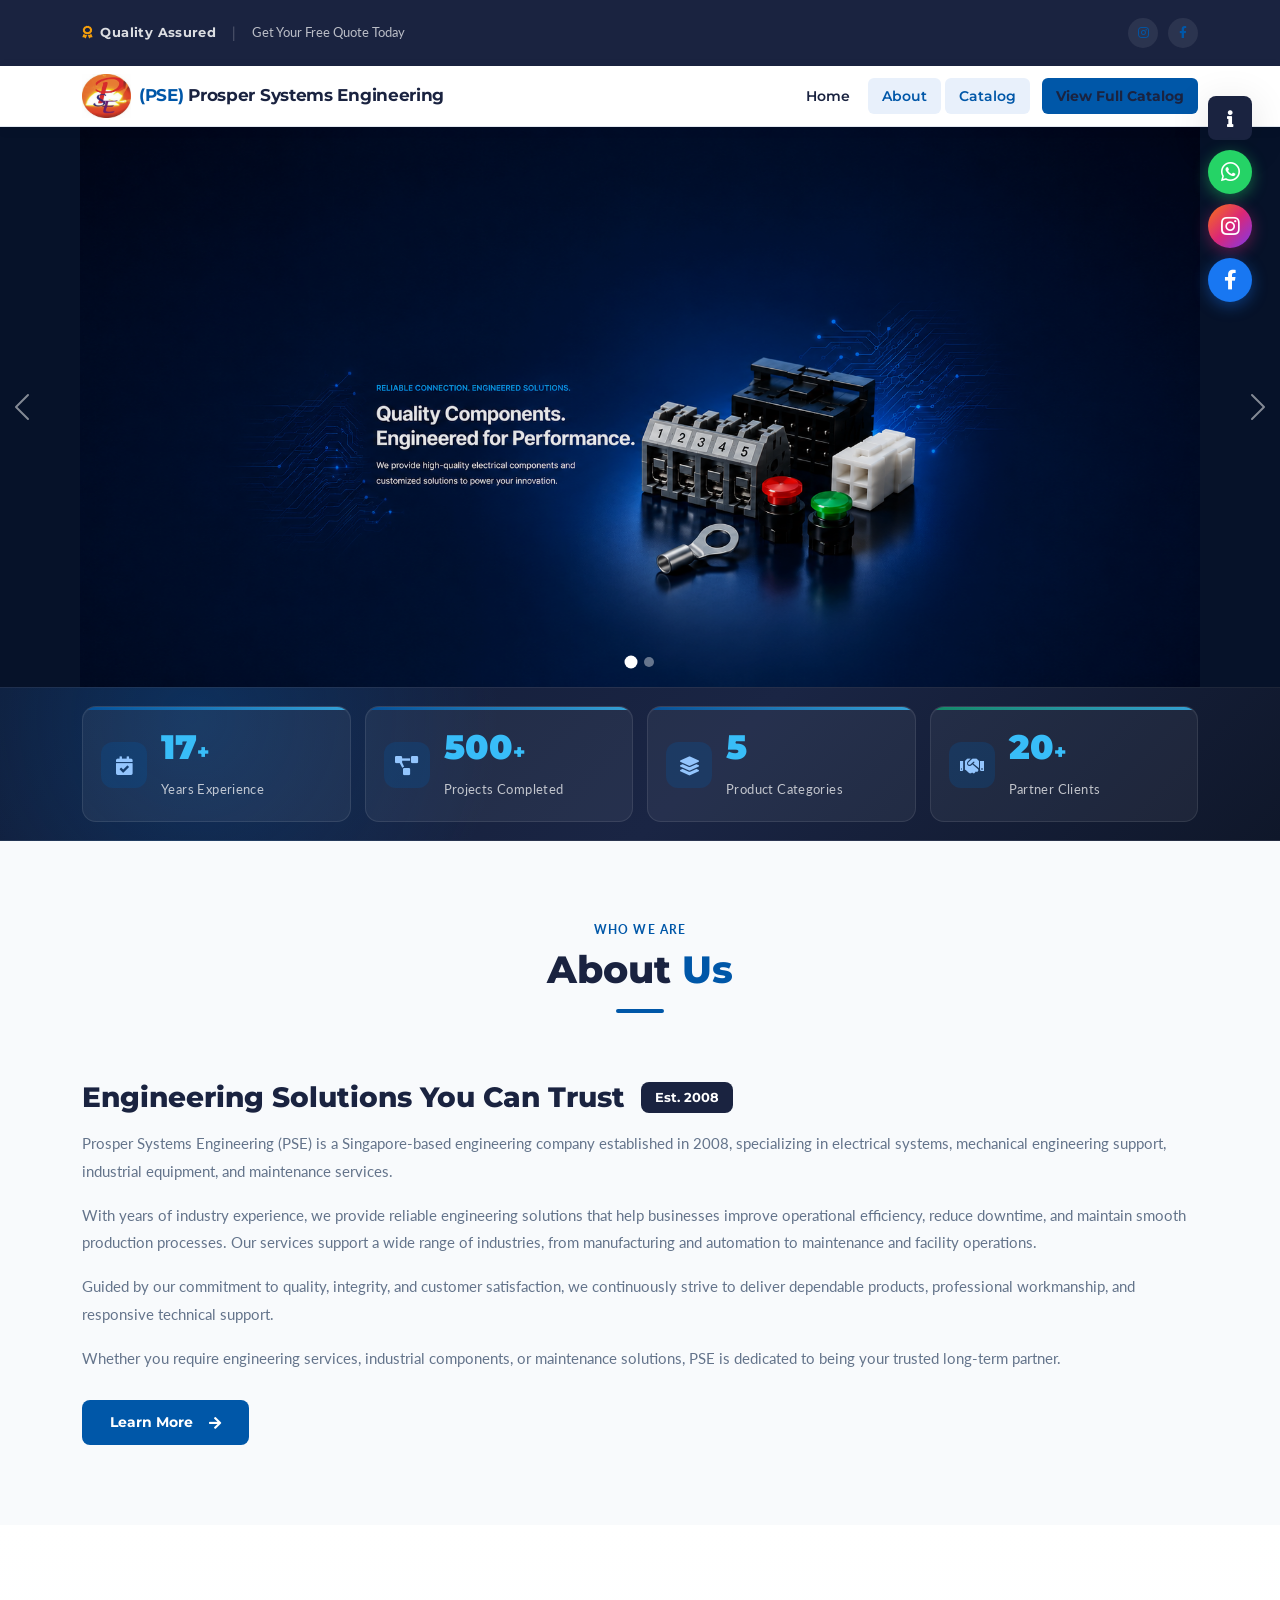
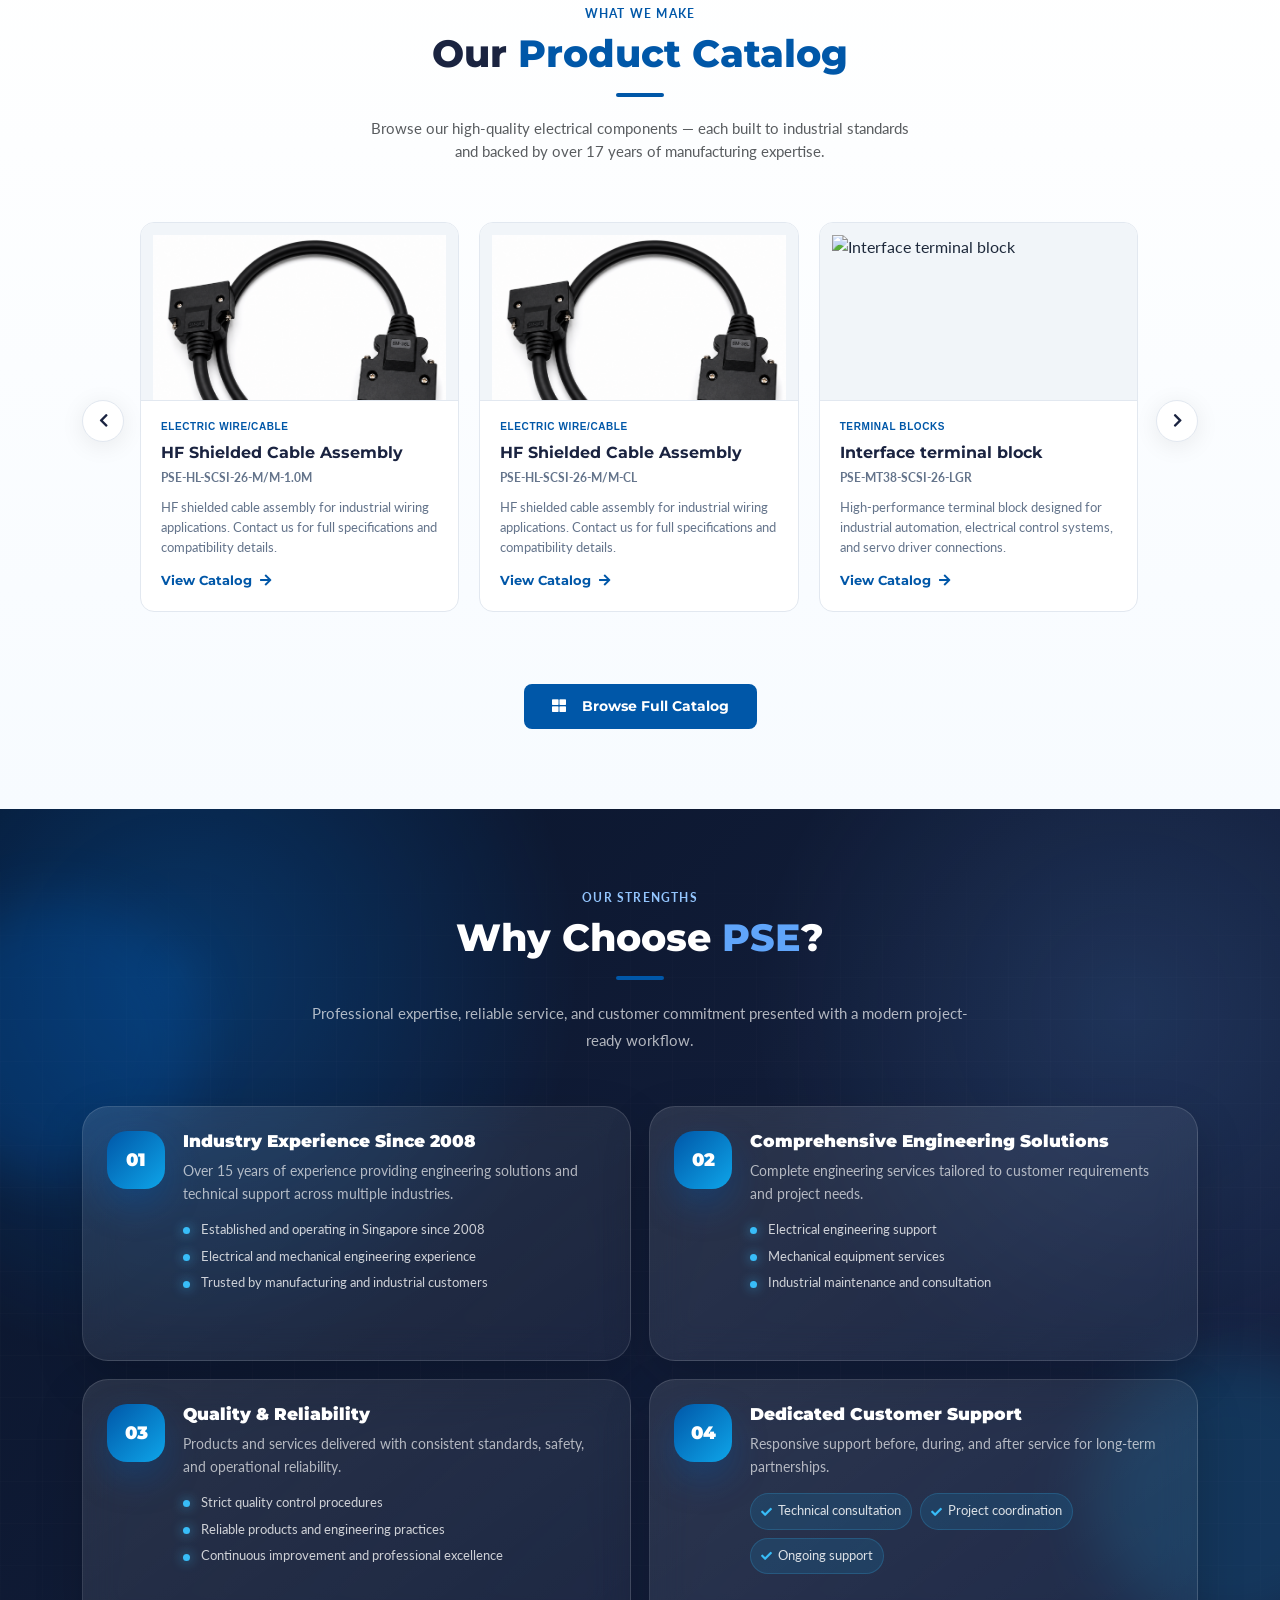
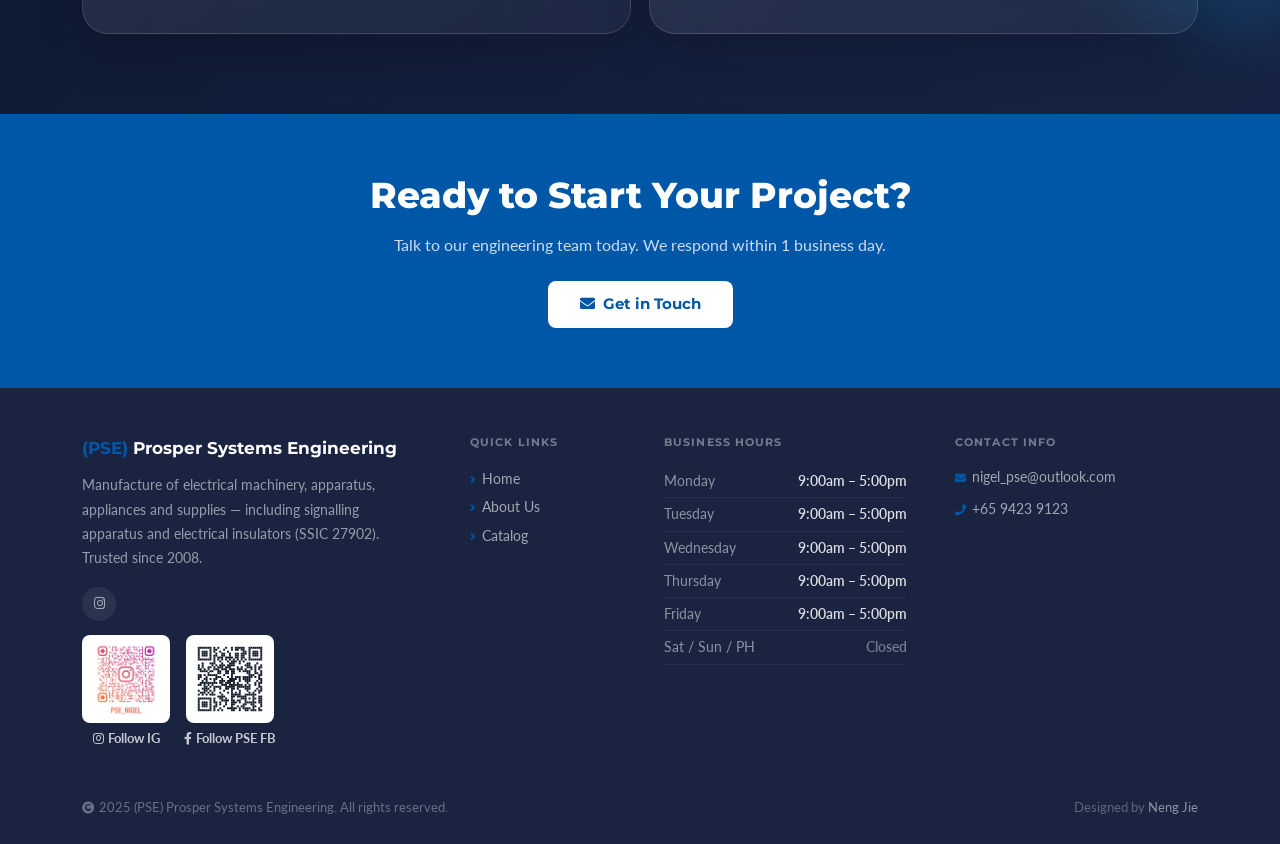
==== commit df4e560c: "Show randomized catalog products in homepage carousel" ====
--- a/index.html
+++ b/index.html
@@ -257,64 +257,8 @@
         <i class="fas fa-chevron-left"></i>
       </button>
 
-      <!-- Scrollable track -->
-      <div class="cat-carousel-track" id="catTrack">
-
-        <div class="cat-slide">
-          <div class="cat-card" onclick="window.location='catalog.html'">
-            <div class="cat-icon"><i class="fas fa-plug"></i></div>
-            <h5>Terminal Blocks</h5>
-            <p>Reliable screw-clamp and spring-cage terminal blocks for panel wiring and industrial connections.</p>
-            <span class="cat-link">View Products <i class="fas fa-arrow-right ms-1"></i></span>
-          </div>
-        </div>
-
-        <div class="cat-slide">
-          <div class="cat-card" onclick="window.location='catalog.html'">
-            <div class="cat-icon"><i class="fas fa-bolt"></i></div>
-            <h5>Electric Wire/Cable</h5>
-            <p>Electric wires, cables, and wiring materials for panel, machine, and industrial applications.</p>
-            <span class="cat-link">View Products <i class="fas fa-arrow-right ms-1"></i></span>
-          </div>
-        </div>
-
-        <div class="cat-slide">
-          <div class="cat-card" onclick="window.location='catalog.html'">
-            <div class="cat-icon"><i class="fas fa-link"></i></div>
-            <h5>Connector</h5>
-            <p>Connector products and accessories for reliable electrical connection and installation work.</p>
-            <span class="cat-link">View Products <i class="fas fa-arrow-right ms-1"></i></span>
-          </div>
-        </div>
-
-        <div class="cat-slide">
-          <div class="cat-card" onclick="window.location='catalog.html'">
-            <div class="cat-icon"><i class="fas fa-th-large"></i></div>
-            <h5>Control Board/Panel</h5>
-            <p>Control board, panel, and DIN-rail assemblies designed for efficient cabinet integration.</p>
-            <span class="cat-link">View Products <i class="fas fa-arrow-right ms-1"></i></span>
-          </div>
-        </div>
-
-        <div class="cat-slide">
-          <div class="cat-card" onclick="window.location='catalog.html'">
-            <div class="cat-icon"><i class="fas fa-cogs"></i></div>
-            <h5>Hardware Tools</h5>
-            <p>Hardware tools and practical parts for installation, assembly, and maintenance work.</p>
-            <span class="cat-link">View Products <i class="fas fa-arrow-right ms-1"></i></span>
-          </div>
-        </div>
-
-        <div class="cat-slide">
-          <div class="cat-card" onclick="window.location='catalog.html'">
-            <div class="cat-icon"><i class="fas fa-drafting-compass"></i></div>
-            <h5>Electrical Design CAD Drafting / Drawing</h5>
-            <p>Electrical design, CAD drafting, and technical drawing support for panels and project documentation.</p>
-            <span class="cat-link">View Products <i class="fas fa-arrow-right ms-1"></i></span>
-          </div>
-        </div>
-
-      </div>
+      <!-- Product cards are populated randomly from the catalog data. -->
+      <div class="cat-carousel-track" id="catTrack" aria-label="Featured catalog products"></div>
 
       <!-- Next button -->
       <button class="cat-carousel-btn cat-next" onclick="catCarouselScroll(1)" aria-label="Next">
@@ -549,7 +493,8 @@
 <script src="https://ajax.googleapis.com/ajax/libs/jquery/3.6.4/jquery.min.js"></script>
 <script src="https://cdn.jsdelivr.net/npm/bootstrap@5.3.0/dist/js/bootstrap.bundle.min.js"></script>
 <script src="https://cdnjs.cloudflare.com/ajax/libs/OwlCarousel2/2.3.4/owl.carousel.min.js"></script>
-<script src="js/index.js"></script>
+<script src="js/catalog.js?v=home-product-carousel-20261029"></script>
+<script src="js/index.js?v=home-product-carousel-20261029"></script>
 
 </body>
 </html>
--- a/css/index.css
+++ b/css/index.css
@@ -1,85 +1,85 @@
-/*
-  Homepage Styles
-  ------------------------------------------------------------
-  Purpose: Homepage visual layout, carousel, company sections, footer, and floating contact bubbles.
-  Related HTML: index.html
-  Main sections are labeled below so layout, navigation, catalog,
-  footer, and floating-contact styles are easy to find.
-*/
-
-:root {
-      --primary: #0057A8;
-      --primary-dark: #003d78;
-      --primary-light: #e8f0fb;
-      --secondary: #1a2340;
-      --accent: #F59E0B;
-      --text: #1e293b;
-      --muted: #64748b;
-      --border: #e2e8f0;
-      --bg-light: #f8fafc;
-      --white: #ffffff;
-      --radius: 8px;
-      --radius-lg: 14px;
-      --shadow: 0 4px 24px rgba(0,0,0,0.08);
-      --shadow-md: 0 8px 40px rgba(0,0,0,0.12);
-    }
-
-    * { box-sizing: border-box; }
-    body { font-family: 'Lato', sans-serif; color: var(--text); background: var(--white); overflow-x: hidden; }
-    h1,h2,h3,h4,h5,h6 { font-family: 'Montserrat', sans-serif; }
-    a { text-decoration: none; color: inherit; }
-
-    /* ── SPINNER ── */
-    #spinner {
-      position: fixed; inset: 0; background: var(--white);
-      display: flex; align-items: center; justify-content: center;
-      z-index: 9999; transition: opacity .4s;
-    }
-    #spinner.hide { opacity: 0; pointer-events: none; }
-    .spinner-ring {
-      width: 52px; height: 52px; border: 4px solid var(--border);
-      border-top-color: var(--primary); border-radius: 50%;
-      animation: spin .8s linear infinite;
-    }
-    @keyframes spin { to { transform: rotate(360deg); } }
-
-    /* ── TOPBAR ── */
-    .topbar { background: var(--secondary); padding: 10px 0; font-size: 13.5px; }
-    .topbar a { color: rgba(255,255,255,.7); transition: color .2s; }
-    .topbar a:hover { color: var(--white); }
-    .topbar i { color: var(--primary); }
-    .topbar .social-btn {
-      width: 30px; height: 30px; border-radius: 50%;
-      background: rgba(255,255,255,.08); color: rgba(255,255,255,.7);
-      display: inline-flex; align-items: center; justify-content: center;
-      font-size: 12px; transition: background .2s, color .2s; margin-left: 6px;
-    }
-    .topbar .social-btn:hover { background: var(--primary); color: var(--white); }
-
-    /* ── NAVBAR ── */
-    .navbar-wrap {
-      background: var(--white); border-bottom: 1px solid var(--border);
-      position: sticky; top: 0; z-index: 500;
-      box-shadow: 0 2px 12px rgba(0,0,0,0.06);
-    }
-    .navbar-brand-logo { height: 44px; border-radius: 4px; }
-    .brand-name { font-family: 'Montserrat', sans-serif; font-size: 17px; font-weight: 700; color: var(--secondary); letter-spacing: -.3px; }
-    .brand-name span { color: var(--primary); }
-    .navbar .nav-link {
-      font-family: 'Montserrat', sans-serif; font-weight: 600; font-size: 13.5px;
-      color: var(--secondary) !important; padding: 8px 14px !important; border-radius: 6px;
-      transition: background .2s, color .2s;
-    }
-    .navbar .nav-link:hover, .navbar .nav-link.active { background: var(--primary-light); color: var(--primary) !important; }
-    .btn-quote {
-      background: var(--primary); color: var(--white) !important; border-radius: 6px;
-      padding: 8px 18px !important; font-weight: 700 !important;
-      transition: background .2s, transform .15s;
-    }
-    .btn-quote:hover { background: var(--primary-dark); transform: translateY(-1px); }
-
-    /* ── HERO CAROUSEL ── */
-    .hero-carousel { position: relative; }
+/*
+  Homepage Styles
+  ------------------------------------------------------------
+  Purpose: Homepage visual layout, carousel, company sections, footer, and floating contact bubbles.
+  Related HTML: index.html
+  Main sections are labeled below so layout, navigation, catalog,
+  footer, and floating-contact styles are easy to find.
+*/
+
+:root {
+      --primary: #0057A8;
+      --primary-dark: #003d78;
+      --primary-light: #e8f0fb;
+      --secondary: #1a2340;
+      --accent: #F59E0B;
+      --text: #1e293b;
+      --muted: #64748b;
+      --border: #e2e8f0;
+      --bg-light: #f8fafc;
+      --white: #ffffff;
+      --radius: 8px;
+      --radius-lg: 14px;
+      --shadow: 0 4px 24px rgba(0,0,0,0.08);
+      --shadow-md: 0 8px 40px rgba(0,0,0,0.12);
+    }
+
+    * { box-sizing: border-box; }
+    body { font-family: 'Lato', sans-serif; color: var(--text); background: var(--white); overflow-x: hidden; }
+    h1,h2,h3,h4,h5,h6 { font-family: 'Montserrat', sans-serif; }
+    a { text-decoration: none; color: inherit; }
+
+    /* ── SPINNER ── */
+    #spinner {
+      position: fixed; inset: 0; background: var(--white);
+      display: flex; align-items: center; justify-content: center;
+      z-index: 9999; transition: opacity .4s;
+    }
+    #spinner.hide { opacity: 0; pointer-events: none; }
+    .spinner-ring {
+      width: 52px; height: 52px; border: 4px solid var(--border);
+      border-top-color: var(--primary); border-radius: 50%;
+      animation: spin .8s linear infinite;
+    }
+    @keyframes spin { to { transform: rotate(360deg); } }
+
+    /* ── TOPBAR ── */
+    .topbar { background: var(--secondary); padding: 10px 0; font-size: 13.5px; }
+    .topbar a { color: rgba(255,255,255,.7); transition: color .2s; }
+    .topbar a:hover { color: var(--white); }
+    .topbar i { color: var(--primary); }
+    .topbar .social-btn {
+      width: 30px; height: 30px; border-radius: 50%;
+      background: rgba(255,255,255,.08); color: rgba(255,255,255,.7);
+      display: inline-flex; align-items: center; justify-content: center;
+      font-size: 12px; transition: background .2s, color .2s; margin-left: 6px;
+    }
+    .topbar .social-btn:hover { background: var(--primary); color: var(--white); }
+
+    /* ── NAVBAR ── */
+    .navbar-wrap {
+      background: var(--white); border-bottom: 1px solid var(--border);
+      position: sticky; top: 0; z-index: 500;
+      box-shadow: 0 2px 12px rgba(0,0,0,0.06);
+    }
+    .navbar-brand-logo { height: 44px; border-radius: 4px; }
+    .brand-name { font-family: 'Montserrat', sans-serif; font-size: 17px; font-weight: 700; color: var(--secondary); letter-spacing: -.3px; }
+    .brand-name span { color: var(--primary); }
+    .navbar .nav-link {
+      font-family: 'Montserrat', sans-serif; font-weight: 600; font-size: 13.5px;
+      color: var(--secondary) !important; padding: 8px 14px !important; border-radius: 6px;
+      transition: background .2s, color .2s;
+    }
+    .navbar .nav-link:hover, .navbar .nav-link.active { background: var(--primary-light); color: var(--primary) !important; }
+    .btn-quote {
+      background: var(--primary); color: var(--white) !important; border-radius: 6px;
+      padding: 8px 18px !important; font-weight: 700 !important;
+      transition: background .2s, transform .15s;
+    }
+    .btn-quote:hover { background: var(--primary-dark); transform: translateY(-1px); }
+
+    /* ── HERO CAROUSEL ── */
+    .hero-carousel { position: relative; }
     .hero-carousel .carousel-item {
       min-height: unset;
       height: 560px;
@@ -95,45 +95,45 @@
       background: #06142d;
       margin: 0;
       filter: brightness(.92);
-    }
-    .hero-carousel .carousel-caption {
-      position: absolute; inset: 0; display: flex;
-      align-items: center; text-align: left; padding: 0;
-    }
-    .hero-carousel .carousel-caption .container { width: 100%; }
-    .hero-indicators { position: absolute; bottom: 20px; left: 50%; transform: translateX(-50%); display: flex; gap: 8px; }
-    .hero-indicators button {
-      width: 10px; height: 10px; border-radius: 50%; background: rgba(255,255,255,.4);
-      border: none; cursor: pointer; transition: background .2s, transform .2s; padding: 0;
-    }
-    .hero-indicators button.active { background: var(--white); transform: scale(1.3); }
-
-    /* Quote Form */
-    .quote-form-card {
-      background: rgba(26,35,64,.92); backdrop-filter: blur(8px);
-      border-radius: var(--radius-lg); padding: 32px; border: 1px solid rgba(255,255,255,.1);
-    }
-    .quote-form-card h4 { font-size: 16px; font-weight: 700; color: var(--white); letter-spacing: .06em; text-transform: uppercase; margin-bottom: 20px; }
-    .quote-form-card .form-control {
-      background: rgba(255,255,255,.08); border: 1px solid rgba(255,255,255,.15);
-      color: var(--white); border-radius: 6px; padding: 10px 14px; font-size: 14px;
-      transition: border-color .2s, background .2s;
-    }
-    .quote-form-card .form-control::placeholder { color: rgba(255,255,255,.45); }
-    .quote-form-card .form-control:focus { background: rgba(255,255,255,.14); border-color: var(--primary); box-shadow: none; color: var(--white); }
-    .quote-form-card textarea.form-control { resize: none; }
-    .btn-send {
-      background: var(--primary); color: var(--white); border: none;
-      border-radius: 6px; padding: 11px 0; width: 100%; font-family: 'Montserrat', sans-serif;
-      font-weight: 700; font-size: 14px; letter-spacing: .04em;
-      transition: background .2s, transform .15s; cursor: pointer;
-    }
-    .btn-send:hover { background: var(--primary-dark); transform: translateY(-1px); }
-
-    .hero-headline { color: var(--white); font-size: clamp(28px,4vw,46px); font-weight: 800; line-height: 1.15; margin-bottom: 16px; }
-    .hero-sub { color: rgba(255,255,255,.75); font-size: 16px; line-height: 1.7; margin-bottom: 28px; }
-    .hero-badge { display: inline-flex; align-items: center; gap: 8px; background: rgba(245,158,11,.2); border: 1px solid rgba(245,158,11,.4); color: #fcd34d; padding: 6px 14px; border-radius: 20px; font-size: 13px; font-weight: 600; margin-bottom: 16px; }
-
+    }
+    .hero-carousel .carousel-caption {
+      position: absolute; inset: 0; display: flex;
+      align-items: center; text-align: left; padding: 0;
+    }
+    .hero-carousel .carousel-caption .container { width: 100%; }
+    .hero-indicators { position: absolute; bottom: 20px; left: 50%; transform: translateX(-50%); display: flex; gap: 8px; }
+    .hero-indicators button {
+      width: 10px; height: 10px; border-radius: 50%; background: rgba(255,255,255,.4);
+      border: none; cursor: pointer; transition: background .2s, transform .2s; padding: 0;
+    }
+    .hero-indicators button.active { background: var(--white); transform: scale(1.3); }
+
+    /* Quote Form */
+    .quote-form-card {
+      background: rgba(26,35,64,.92); backdrop-filter: blur(8px);
+      border-radius: var(--radius-lg); padding: 32px; border: 1px solid rgba(255,255,255,.1);
+    }
+    .quote-form-card h4 { font-size: 16px; font-weight: 700; color: var(--white); letter-spacing: .06em; text-transform: uppercase; margin-bottom: 20px; }
+    .quote-form-card .form-control {
+      background: rgba(255,255,255,.08); border: 1px solid rgba(255,255,255,.15);
+      color: var(--white); border-radius: 6px; padding: 10px 14px; font-size: 14px;
+      transition: border-color .2s, background .2s;
+    }
+    .quote-form-card .form-control::placeholder { color: rgba(255,255,255,.45); }
+    .quote-form-card .form-control:focus { background: rgba(255,255,255,.14); border-color: var(--primary); box-shadow: none; color: var(--white); }
+    .quote-form-card textarea.form-control { resize: none; }
+    .btn-send {
+      background: var(--primary); color: var(--white); border: none;
+      border-radius: 6px; padding: 11px 0; width: 100%; font-family: 'Montserrat', sans-serif;
+      font-weight: 700; font-size: 14px; letter-spacing: .04em;
+      transition: background .2s, transform .15s; cursor: pointer;
+    }
+    .btn-send:hover { background: var(--primary-dark); transform: translateY(-1px); }
+
+    .hero-headline { color: var(--white); font-size: clamp(28px,4vw,46px); font-weight: 800; line-height: 1.15; margin-bottom: 16px; }
+    .hero-sub { color: rgba(255,255,255,.75); font-size: 16px; line-height: 1.7; margin-bottom: 28px; }
+    .hero-badge { display: inline-flex; align-items: center; gap: 8px; background: rgba(245,158,11,.2); border: 1px solid rgba(245,158,11,.4); color: #fcd34d; padding: 6px 14px; border-radius: 20px; font-size: 13px; font-weight: 600; margin-bottom: 16px; }
+
     /* STATS STRIP */
     .stats-strip {
       background:
@@ -214,481 +214,481 @@
       .stat-label { font-size: 11.5px; }
     }
 
-    /* ── SECTION BASICS ── */
-    .section-pad { padding: 80px 0; }
-    .section-pad-sm { padding: 56px 0; }
-    .section-label { font-size: 12px; font-weight: 700; letter-spacing: .1em; text-transform: uppercase; color: var(--primary); margin-bottom: 8px; }
-    .section-title { font-size: clamp(26px,3.5vw,38px); font-weight: 800; color: var(--secondary); line-height: 1.2; }
-    .section-title .accent { color: var(--primary); }
-    .divider-bar { width: 48px; height: 4px; background: var(--primary); border-radius: 2px; margin: 16px 0 20px; }
-
-    /* ── ABOUT ── */
-    .about-section { background: var(--bg-light); }
-    .info-card {
-      background: var(--white); border: 1px solid var(--border); border-radius: var(--radius-lg);
-      padding: 24px; transition: border-color .2s, box-shadow .2s;
-      border-left: 4px solid var(--primary);
-    }
-    .info-card:hover { border-color: var(--primary); box-shadow: var(--shadow); }
-    .info-card h5 { font-size: 14px; font-weight: 700; color: var(--secondary); margin-bottom: 8px; }
-    .info-card p { font-size: 14px; color: var(--muted); line-height: 1.7; margin: 0; }
-    .years-badge {
-      background: var(--secondary); color: var(--white); border-radius: var(--radius-lg);
-      padding: 28px 20px; text-align: center;
-    }
-    .years-badge .num { font-family: 'Montserrat', sans-serif; font-size: 52px; font-weight: 800; color: var(--accent); line-height: 1; }
-    .years-badge .label { font-size: 13px; color: rgba(255,255,255,.7); margin-top: 6px; letter-spacing: .04em; }
-    .address-card { background: var(--primary-light); border-radius: var(--radius-lg); padding: 20px; }
-    .address-card p { font-size: 14px; color: var(--text); margin: 0; line-height: 1.7; }
-    .reg-table td { font-size: 14px; padding: 5px 12px 5px 0; color: var(--muted); }
-    .reg-table td:last-child { color: var(--text); font-weight: 600; }
-    .about-img-wrap { position: relative; }
-    .about-img-main { border-radius: var(--radius-lg); width: 100%; height: 340px; object-fit: cover; }
-    .about-img-accent {
-      position: absolute; bottom: -24px; right: -20px;
-      width: 180px; height: 130px; object-fit: cover;
-      border-radius: var(--radius-lg); border: 5px solid var(--white);
-      box-shadow: var(--shadow-md);
-    }
-    .since-badge {
-      position: absolute; top: 20px; left: 20px;
-      background: var(--primary); color: var(--white);
-      border-radius: 8px; padding: 10px 16px;
-      font-family: 'Montserrat', sans-serif; font-weight: 700; font-size: 13px;
-    }
-
-/* Product Showcase Grid */
-.about-showcase-image{
-  width:100%;
-  height:700px; /* adjust if needed */
-  object-fit:cover;
-  border-radius:var(--radius-lg);
-  box-shadow:var(--shadow-md);
-  transition:opacity .6s ease;
-}
-
-    /* ── CATALOG SECTION ── */
-    .catalog-section { background: var(--white); }
-    .cat-card {
-      background: var(--white); border: 1.5px solid var(--border);
-      border-radius: var(--radius-lg); padding: 32px 20px; text-align: center;
-      cursor: pointer; transition: all .25s; height: 100%;
-    }
-    .cat-card:hover { border-color: var(--primary); box-shadow: var(--shadow); transform: translateY(-4px); }
-    .cat-card .cat-icon {
-      width: 62px; height: 62px; background: var(--primary-light);
-      border-radius: 14px; display: flex; align-items: center; justify-content: center;
-      margin: 0 auto 18px; font-size: 26px; color: var(--primary);
-      transition: background .2s, color .2s;
-    }
-    .cat-card:hover .cat-icon { background: var(--primary); color: var(--white); }
-    .cat-card h5 { font-size: 15px; font-weight: 700; color: var(--secondary); margin-bottom: 8px; }
-    .cat-card p { font-size: 13.5px; color: var(--muted); margin: 0; line-height: 1.6; }
-    .btn-view-catalog {
-      display: inline-flex; align-items: center; gap: 8px;
-      background: var(--primary); color: var(--white);
-      border-radius: 8px; padding: 12px 28px; font-family: 'Montserrat', sans-serif;
-      font-weight: 700; font-size: 14px; transition: background .2s, transform .15s;
-    }
-    .btn-view-catalog:hover { background: var(--primary-dark); color: var(--white); transform: translateY(-2px); }
-
-    /* ── CATALOG CAROUSEL ── */
-    .cat-carousel-wrap { display: flex; align-items: center; gap: 12px; }
-    .cat-carousel-track {
-      display: flex; gap: 20px;
-      overflow-x: auto; scroll-behavior: smooth;
-      padding: 12px 4px 20px; flex: 1;
-      scrollbar-width: none;
-    }
-    .cat-carousel-track::-webkit-scrollbar { display: none; }
-    .cat-slide { flex: 0 0 calc(33.333% - 14px); min-width: 240px; }
-    .cat-slide .cat-card { height: 100%; display: flex; flex-direction: column; align-items: center; }
-    .cat-link {
-      margin-top: auto; padding-top: 14px;
-      font-family: 'Montserrat', sans-serif; font-weight: 700; font-size: 13px;
-      color: var(--primary); display: inline-flex; align-items: center; gap: 4px;
-    }
-    .cat-carousel-btn {
-      flex-shrink: 0; width: 42px; height: 42px; border-radius: 50%;
-      background: var(--white); border: 1.5px solid var(--border);
-      color: var(--secondary); font-size: 15px; cursor: pointer;
-      display: flex; align-items: center; justify-content: center;
-      box-shadow: var(--shadow); transition: background .2s, color .2s, border-color .2s;
-      z-index: 2;
-    }
-    .cat-carousel-btn:hover { background: var(--primary); color: var(--white); border-color: var(--primary); }
-    .cat-dots { display: flex; justify-content: center; gap: 8px; margin-top: 4px; }
-    .cat-dot {
-      width: 8px; height: 8px; border-radius: 50%;
-      background: var(--border); border: none; cursor: pointer;
-      transition: background .2s, transform .2s; padding: 0;
-    }
-    .cat-dot.active { background: var(--primary); transform: scale(1.3); }
-    @media (max-width: 767px) {
-      .cat-slide { flex: 0 0 80%; }
-    }
-
-
-    /* Modern homepage polish */
-    .section-split-head {
-      display: flex; align-items: flex-end; justify-content: space-between; gap: 28px;
-      margin-bottom: 34px;
-    }
-    .section-split-head .section-title { max-width: 720px; }
-    .partner-intro { max-width: 680px; font-size: 15px; line-height: 1.8; margin: 0; }
-    .catalog-section {
-      background: linear-gradient(180deg, #ffffff 0%, #f7fbff 100%);
-    }
-    .cat-card { position: relative; overflow: hidden; }
-    .cat-card:before {
-      content: ''; position: absolute; inset: 0 0 auto; height: 3px;
-      background: linear-gradient(90deg, var(--primary), #21a5ff); opacity: 0; transition: opacity .2s;
-    }
-    .cat-card:hover:before { opacity: 1; }
-
-    /* Partner Vendor Carousel */
-    .partner-vendor-section {
-      background:
-        radial-gradient(circle at top left, rgba(0,87,168,.10), transparent 34%),
-        linear-gradient(180deg, #f8fafc 0%, #ffffff 100%);
-    }
-    .partner-carousel-wrap { display: flex; align-items: center; gap: 12px; }
-    .partner-carousel-track {
-      display: flex; gap: 20px; overflow-x: auto; scroll-behavior: smooth;
-      padding: 12px 4px 22px; flex: 1; scrollbar-width: none;
-    }
-    .partner-carousel-track::-webkit-scrollbar { display: none; }
-    .partner-slide { flex: 0 0 calc(33.333% - 14px); min-width: 270px; }
-    .partner-vendor-card {
-      height: 100%; background: var(--white); border: 1.5px solid var(--border);
-      border-radius: var(--radius-lg); padding: 26px; cursor: pointer;
-      box-shadow: 0 12px 34px rgba(15,23,42,.06); transition: transform .2s, border-color .2s, box-shadow .2s;
-      display: flex; flex-direction: column;
-    }
-    .partner-vendor-card:hover {
-      transform: translateY(-5px); border-color: rgba(0,87,168,.55);
-      box-shadow: 0 18px 42px rgba(15,23,42,.11);
-    }
-    .vendor-card-top { display: flex; align-items: center; justify-content: space-between; gap: 12px; margin-bottom: 22px; }
-    .vendor-mark {
-      width: 56px; height: 56px; border-radius: 16px; display: grid; place-items: center;
-      color: #fff; font-family: 'Montserrat', sans-serif; font-weight: 900; letter-spacing: .04em;
-      background: linear-gradient(135deg, var(--primary), #0ea5e9);
-      box-shadow: 0 12px 24px rgba(0,87,168,.22);
-    }
-    .vendor-mark-alt { background: linear-gradient(135deg, #0f766e, #14b8a6); }
-    .vendor-mark-cad { background: linear-gradient(135deg, #7c3aed, #2563eb); }
-    .vendor-mark-tools { background: linear-gradient(135deg, #ea580c, #f59e0b); }
-    .vendor-pill {
-      border-radius: 999px; background: var(--primary-light); color: var(--primary);
-      padding: 7px 12px; font-family: 'Montserrat', sans-serif; font-size: 11px; font-weight: 800;
-      white-space: nowrap;
-    }
-    .partner-vendor-card h5 { font-size: 17px; color: var(--secondary); font-weight: 800; margin-bottom: 10px; }
-    .partner-vendor-card p { color: var(--muted); font-size: 14px; line-height: 1.7; margin-bottom: 18px; }
-    .vendor-offer-row {
-      margin-top: auto; border-top: 1px solid var(--border); padding-top: 16px;
-      display: flex; align-items: center; justify-content: space-between; gap: 12px;
-      font-size: 12.5px; color: var(--muted);
-    }
-    .vendor-offer-row strong { color: #0f766e; font-family: 'Montserrat', sans-serif; font-size: 13px; }
-    @media (max-width: 991px) {
-      .section-split-head { align-items: flex-start; flex-direction: column; }
-      .partner-slide { flex: 0 0 calc(50% - 10px); }
-    }
-    @media (max-width: 767px) {
-      .partner-slide { flex: 0 0 84%; }
-    }
-
-    /* WHY CHOOSE US - iPhone style showcase */
-    .why-section {
-      position: relative; overflow: hidden; isolation: isolate;
-      background:
-        radial-gradient(circle at 14% 18%, rgba(0,136,255,.28), transparent 30%),
-        radial-gradient(circle at 88% 22%, rgba(96,165,250,.16), transparent 28%),
-        linear-gradient(135deg, #08142b 0%, #111c37 48%, #172344 100%);
-    }
-    .why-section:before {
-      content: ''; position: absolute; inset: 0; z-index: -2; opacity: .25;
-      background-image:
-        linear-gradient(rgba(255,255,255,.05) 1px, transparent 1px),
-        linear-gradient(90deg, rgba(255,255,255,.05) 1px, transparent 1px);
-      background-size: 42px 42px; mask-image: linear-gradient(to bottom, transparent, #000 20%, #000 80%, transparent);
-    }
-    .why-ambient {
-      position: absolute; width: 280px; height: 280px; border-radius: 50%; filter: blur(28px);
-      opacity: .45; pointer-events: none; z-index: -1; animation: whyFloat 9s ease-in-out infinite;
-    }
-    .why-ambient-one { left: -80px; top: 90px; background: rgba(0,95,190,.55); }
-    .why-ambient-two { right: -90px; bottom: 80px; background: rgba(14,165,233,.35); animation-delay: -4s; }
-    @keyframes whyFloat { 0%, 100% { transform: translate3d(0,0,0); } 50% { transform: translate3d(24px,-18px,0); } }
-    .why-head { max-width: 780px; margin: 0 auto 52px; }
-    .why-label { color: #93c5fd; }
-    .why-head .section-title { color: var(--white); }
-    .why-head .section-title span { color: #60a5fa; }
-    .why-head p { color: rgba(255,255,255,.68); font-size: 15px; line-height: 1.8; margin: 14px auto 0; max-width: 680px; }
-    .why-showcase { display: block; }
-    .why-card-grid { display: grid; grid-template-columns: repeat(2, minmax(0, 1fr)); gap: 18px; }
-    .modern-why-card {
-      min-height: 255px; position: relative; overflow: hidden; display: flex; gap: 18px; align-items: flex-start;
-      background: linear-gradient(145deg, rgba(255,255,255,.11), rgba(255,255,255,.045));
-      border: 1px solid rgba(255,255,255,.13); border-radius: 26px; padding: 24px;
-      box-shadow: 0 18px 48px rgba(0,0,0,.18); backdrop-filter: blur(18px);
-      transition: transform .24s ease, border-color .24s ease, box-shadow .24s ease, background .24s ease;
-    }
-    .modern-why-card:before {
-      content: ''; position: absolute; inset: 0; transform: translateX(-115%);
-      background: linear-gradient(110deg, transparent, rgba(255,255,255,.12), transparent);
-      transition: transform .7s ease;
-    }
-    .modern-why-card:hover { transform: translateY(-8px); border-color: rgba(96,165,250,.45); box-shadow: 0 24px 60px rgba(0,0,0,.28); background: linear-gradient(145deg, rgba(255,255,255,.15), rgba(255,255,255,.06)); }
-    .modern-why-card:hover:before { transform: translateX(115%); }
-    .why-number {
-      width: 58px; height: 58px; border-radius: 20px; flex: 0 0 auto; display: grid; place-items: center;
-      background: linear-gradient(135deg, var(--primary), #0ea5e9); color: #fff;
-      font-family: 'Montserrat', sans-serif; font-weight: 900; font-size: 18px; box-shadow: 0 16px 34px rgba(0,87,168,.35);
-    }
-    .why-card-body h5 { color: #fff; font-size: 17px; font-weight: 900; margin-bottom: 8px; }
-    .why-card-body p { color: rgba(255,255,255,.66); font-size: 13.5px; line-height: 1.75; margin-bottom: 13px; }
-    .why-card-body ul { list-style: none; padding: 0; margin: 0; display: grid; gap: 8px; }
-    .why-card-body li { color: rgba(255,255,255,.78); font-size: 13px; line-height: 1.45; position: relative; padding-left: 18px; }
-    .why-card-body li:before { content: ''; position: absolute; left: 0; top: .55em; width: 7px; height: 7px; border-radius: 50%; background: #38bdf8; box-shadow: 0 0 12px rgba(56,189,248,.8); }
-    .support-pills { display: flex; flex-wrap: wrap; gap: 8px; }
-    .support-pills span { display: inline-flex; align-items: center; gap: 6px; padding: 8px 10px; border-radius: 999px; background: rgba(14,165,233,.14); color: rgba(255,255,255,.84); border: 1px solid rgba(56,189,248,.20); font-size: 12.5px; }
-    .support-pills i { color: #38bdf8; font-size: 11px; }
-    @media (max-width: 1199px) { .why-showcase { display: block; } }
-    @media (max-width: 767px) {
-      .why-head { margin-bottom: 34px; }
-      .why-head p { font-size: 14px; }
-      .why-card-grid { grid-template-columns: 1fr; }
-      .modern-why-card { border-radius: 22px; padding: 20px; min-height: auto; }
-      .why-number { width: 50px; height: 50px; border-radius: 17px; font-size: 16px; }
-    }
-
-    /* ── PARTNERS ── */
-    .partners-section { background: var(--bg-light); }
-    .partner-badge {
-      display: flex; align-items: center; justify-content: center;
-      background: var(--white); border: 1px solid var(--border);
-      border-radius: var(--radius); padding: 16px 24px;
-      font-family: 'Montserrat', sans-serif; font-weight: 700; font-size: 14px;
-      color: var(--muted); transition: all .2s;
-    }
-    .partner-badge:hover { border-color: var(--primary); color: var(--primary); box-shadow: var(--shadow); }
-
-    /* ── CTA BAND ── */
-    .cta-band { background: var(--primary); padding: 60px 0; }
-    .cta-band h2 { font-size: clamp(24px,3vw,36px); font-weight: 800; color: var(--white); }
-    .cta-band p { color: rgba(255,255,255,.8); font-size: 16px; max-width: 520px; margin: 0 auto; }
-    .btn-cta-white {
-      background: var(--white); color: var(--primary); border-radius: 8px;
-      padding: 12px 32px; font-family: 'Montserrat', sans-serif; font-weight: 700; font-size: 15px;
-      transition: background .2s, transform .15s; display: inline-block;
-    }
-    .btn-cta-white:hover { background: #f1f5f9; color: var(--primary-dark); transform: translateY(-2px); }
-
-    /* ── CONTACT ── */
-    .contact-section { background: var(--bg-light); }
-    .contact-card {
-      background: var(--white); border-radius: var(--radius-lg);
-      padding: 32px; border: 1px solid var(--border); box-shadow: var(--shadow);
-    }
-    .contact-info-item { display: flex; gap: 16px; margin-bottom: 24px; }
-    .contact-icon {
-      width: 44px; height: 44px; background: var(--primary-light);
-      border-radius: 10px; display: flex; align-items: center; justify-content: center;
-      color: var(--primary); font-size: 18px; flex-shrink: 0;
-    }
-    .contact-info-item h6 { font-size: 13px; font-weight: 700; color: var(--muted); text-transform: uppercase; letter-spacing: .05em; margin-bottom: 4px; }
-    .contact-info-item p { font-size: 14px; color: var(--text); margin: 0; line-height: 1.6; }
-    .contact-form .form-control {
-      border: 1.5px solid var(--border); border-radius: 7px; padding: 11px 14px;
-      font-size: 14px; color: var(--text); transition: border-color .2s;
-    }
-    .contact-form .form-control:focus { border-color: var(--primary); box-shadow: none; }
-    .contact-form textarea { resize: none; min-height: 120px; }
-    .map-frame { border-radius: var(--radius-lg); overflow: hidden; border: 1px solid var(--border); }
-
-    /* ── FOOTER ── */
-    .footer { background: var(--secondary); }
-    .footer-brand { font-family: 'Montserrat', sans-serif; font-size: 17px; font-weight: 700; color: var(--white); margin-bottom: 12px; }
-    .footer-brand span { color: var(--primary); }
-    .footer p { font-size: 13.5px; color: rgba(255,255,255,.55); line-height: 1.8; }
-    .footer h6 { font-family: 'Montserrat', sans-serif; font-size: 11px; font-weight: 700; letter-spacing: .1em; text-transform: uppercase; color: rgba(255,255,255,.4); margin-bottom: 16px; }
-    .footer-link {
-      display: block; font-size: 13.5px; color: rgba(255,255,255,.6);
-      padding: 4px 0; transition: color .15s;
-    }
-    .footer-link:hover { color: var(--white); }
-    .footer-link i { font-size: 11px; margin-right: 6px; color: var(--primary); }
-    .footer-social {
-      width: 34px; height: 34px; border-radius: 50%;
-      background: rgba(255,255,255,.07); color: rgba(255,255,255,.6);
-      display: inline-flex; align-items: center; justify-content: center;
-      font-size: 13px; transition: background .2s, color .2s; margin-right: 6px;
-    }
-    .footer-social:hover { background: var(--primary); color: var(--white); }
-    .footer-divider { border-color: rgba(255,255,255,.08); }
-    .biz-hours-row { display: flex; justify-content: space-between; font-size: 13.5px; padding: 6px 0; border-bottom: 1px solid rgba(255,255,255,.06); }
-    .biz-hours-row span:first-child { color: rgba(255,255,255,.5); }
-    .biz-hours-row span:last-child { color: rgba(255,255,255,.85); font-weight: 600; }
-
-    /* ── COPYRIGHT ── */
-    .copyright { background: rgba(0,0,0,.2); padding: 14px 0; }
-    .copyright p { font-size: 12.5px; color: rgba(255,255,255,.4); margin: 0; }
-    .copyright a { color: rgba(255,255,255,.6); transition: color .15s; }
-    .copyright a:hover { color: var(--white); }
-
-    /* ── BACK TO TOP ── */
-    #backToTop {
-      position: fixed; bottom: 28px; right: 28px;
-      width: 44px; height: 44px; background: var(--primary);
-      color: var(--white); border-radius: 50%; border: none; cursor: pointer;
-      display: flex; align-items: center; justify-content: center;
-      font-size: 16px; box-shadow: var(--shadow-md);
-      opacity: 0; transform: translateY(12px);
-      transition: opacity .3s, transform .3s, background .2s;
-      z-index: 900;
-    }
-    #backToTop.show { opacity: 1; transform: translateY(0); }
-    #backToTop:hover { background: var(--primary-dark); }
-
-    /* ── FLOATING CONTACT WIDGET ── */
-    #floatingContact {
-      position: fixed; top: 96px; right: 28px;
-      z-index: 901;
-    }
-    #floatingContactBtn {
-      width: 44px; height: 44px; background: var(--secondary);
-      color: var(--white); border-radius: 8px; border: none; cursor: pointer;
-      display: flex; align-items: center; justify-content: center;
-      font-size: 17px; box-shadow: var(--shadow-md);
-      transition: background .2s;
-    }
-    #floatingContactBtn:hover { background: var(--primary); }
-    #floatingInfoCard {
-      position: absolute; top: 0; right: 0;
-      width: 240px;
-      background: var(--white); border-radius: 10px;
-      box-shadow: 0 8px 32px rgba(0,0,0,.18);
-      border: 1px solid var(--border);
-      overflow: hidden;
-      opacity: 0; pointer-events: none;
-      transform: translateY(8px) scale(.97);
-      transition: opacity .25s, transform .25s;
-    }
-    #floatingContact:hover #floatingInfoCard {
-      opacity: 1; pointer-events: auto;
-      transform: translateY(0) scale(1);
-    }
-    .fi-header {
-      background: var(--secondary); padding: 12px 16px;
-      font-family: 'Montserrat', sans-serif; font-weight: 700;
-      font-size: 12px; color: var(--white); letter-spacing: .06em;
-      text-transform: uppercase;
-    }
-    .fi-row {
-      display: flex; gap: 10px; align-items: flex-start;
-      padding: 10px 16px; border-bottom: 1px solid var(--border);
-      font-size: 12.5px; color: var(--text); line-height: 1.5;
-    }
-    .fi-row:last-child { border-bottom: none; }
-    .fi-icon { color: var(--primary); font-size: 13px; margin-top: 2px; flex-shrink: 0; }
-    .fi-row a { color: var(--primary); }
-    .fi-label { font-weight: 700; font-size: 11px; color: var(--muted); text-transform: uppercase; letter-spacing: .05em; display: block; margin-bottom: 2px; }
-
-    /* ── WHATSAPP BUBBLE ── */
-    #whatsappBubble { position: fixed; top: 150px; right: 28px; z-index: 901; }
-    #whatsappBubble a {
-      width: 44px; height: 44px; background: #25D366;
-      color: #fff; border-radius: 50%;
-      display: flex; align-items: center; justify-content: center;
-      font-size: 22px; box-shadow: 0 4px 16px rgba(37,211,102,.45);
-      transition: transform .2s, box-shadow .2s;
-      text-decoration: none;
-    }
-    #whatsappBubble a:hover { transform: scale(1.1); box-shadow: 0 6px 22px rgba(37,211,102,.6); }
-    #waTooltip {
-      position: absolute; right: 54px; top: 50%; transform: translateY(-50%);
-      background: var(--secondary); color: #fff;
-      border-radius: 8px; padding: 8px 14px; white-space: nowrap;
-      font-size: 12.5px; line-height: 1.5; pointer-events: none;
-      opacity: 0; transition: opacity .2s;
-      box-shadow: 0 4px 16px rgba(0,0,0,.18);
-    }
-    #waTooltip::after {
-      content: ''; position: absolute; left: 100%; top: 50%; transform: translateY(-50%);
-      border: 6px solid transparent; border-left-color: var(--secondary);
-    }
-    #whatsappBubble:hover #waTooltip { opacity: 1; }
-    .wa-name { font-family: 'Montserrat', sans-serif; font-weight: 700; font-size: 13px; margin-bottom: 2px; }
-    .wa-num { color: #25D366; font-weight: 600; }
-
-    /* -- INSTAGRAM BUBBLE -- */
-    #instagramBubble { position: fixed; top: 204px; right: 28px; z-index: 901; }
-    #instagramBubble > a {
-      width: 44px; height: 44px;
-      background: linear-gradient(135deg, #f97316 0%, #db2777 50%, #7c3aed 100%);
-      color: #fff; border-radius: 50%;
-      display: flex; align-items: center; justify-content: center;
-      font-size: 21px; box-shadow: 0 4px 16px rgba(219,39,119,.42);
-      transition: transform .2s, box-shadow .2s;
-      text-decoration: none;
-    }
-    #instagramBubble > a:hover { transform: scale(1.1); box-shadow: 0 6px 22px rgba(219,39,119,.58); }
-    #igTooltip {
-      position: absolute; right: 54px; top: 0;
-      width: 178px; background: var(--secondary); color: #fff;
-      border-radius: 10px; padding: 12px; text-align: center;
-      opacity: 0; pointer-events: none;
-      transform: translateY(8px) scale(.97);
-      transition: opacity .2s, transform .2s;
-      box-shadow: 0 4px 16px rgba(0,0,0,.18);
-    }
-    #igTooltip::after {
-      content: ''; position: absolute; left: 100%; bottom: 16px;
-      border: 6px solid transparent; border-left-color: var(--secondary);
-    }
-    #instagramBubble:hover #igTooltip { opacity: 1; transform: translateY(0) scale(1); }
-    .ig-qr { width: 118px; height: 118px; object-fit: contain; border-radius: 8px; background: #fff; padding: 4px; margin-bottom: 8px; }
-    .ig-name { font-family: 'Montserrat', sans-serif; font-weight: 700; font-size: 13px; margin-bottom: 2px; }
-    .ig-link { color: #f9a8d4; font-weight: 600; font-size: 12px; }
-
-    /* ── TOAST ── */
-    .toast-msg {
-      position: fixed; bottom: 80px; right: 28px;
-      background: var(--secondary); color: var(--white);
-      padding: 12px 20px; border-radius: 8px; font-size: 14px;
-      border-left: 3px solid var(--accent); z-index: 1000;
-      opacity: 0; transform: translateY(8px);
-      transition: all .3s; pointer-events: none;
-    }
-    .toast-msg.show { opacity: 1; transform: translateY(0); }
-
-    /* ── RESPONSIVE HELPERS ── */
-    @media (max-width: 991px) {
-      .hero-carousel .carousel-item { height: 480px; min-height: 480px; }
-      .hero-carousel .carousel-item img { height: 100%; }
-      .about-img-accent { display: none; }
-    }
-    @media (max-width: 767px) {
-      .hero-carousel .carousel-item { height: 400px; min-height: 400px; }
-      .hero-carousel .carousel-item img { height: 100%; }
-      .hero-headline { font-size: 26px; }
-      .stat-divider { display: none; }
-    }
-
-    /* ── ANIMATION HELPERS ── */
-    .fade-up { opacity: 0; transform: translateY(28px); transition: opacity .6s ease, transform .6s ease; }
-    .fade-up.visible { opacity: 1; transform: translateY(0); }
-    .fade-left { opacity: 0; transform: translateX(-28px); transition: opacity .6s ease, transform .6s ease; }
-    .fade-left.visible { opacity: 1; transform: translateX(0); }
-    .fade-right { opacity: 0; transform: translateX(28px); transition: opacity .6s ease, transform .6s ease; }
-    .fade-right.visible { opacity: 1; transform: translateX(0); }
-    .delay-1 { transition-delay: .1s; }
-    .delay-2 { transition-delay: .2s; }
-    .delay-3 { transition-delay: .3s; }
-    .delay-4 { transition-delay: .4s; }
+    /* ── SECTION BASICS ── */
+    .section-pad { padding: 80px 0; }
+    .section-pad-sm { padding: 56px 0; }
+    .section-label { font-size: 12px; font-weight: 700; letter-spacing: .1em; text-transform: uppercase; color: var(--primary); margin-bottom: 8px; }
+    .section-title { font-size: clamp(26px,3.5vw,38px); font-weight: 800; color: var(--secondary); line-height: 1.2; }
+    .section-title .accent { color: var(--primary); }
+    .divider-bar { width: 48px; height: 4px; background: var(--primary); border-radius: 2px; margin: 16px 0 20px; }
+
+    /* ── ABOUT ── */
+    .about-section { background: var(--bg-light); }
+    .info-card {
+      background: var(--white); border: 1px solid var(--border); border-radius: var(--radius-lg);
+      padding: 24px; transition: border-color .2s, box-shadow .2s;
+      border-left: 4px solid var(--primary);
+    }
+    .info-card:hover { border-color: var(--primary); box-shadow: var(--shadow); }
+    .info-card h5 { font-size: 14px; font-weight: 700; color: var(--secondary); margin-bottom: 8px; }
+    .info-card p { font-size: 14px; color: var(--muted); line-height: 1.7; margin: 0; }
+    .years-badge {
+      background: var(--secondary); color: var(--white); border-radius: var(--radius-lg);
+      padding: 28px 20px; text-align: center;
+    }
+    .years-badge .num { font-family: 'Montserrat', sans-serif; font-size: 52px; font-weight: 800; color: var(--accent); line-height: 1; }
+    .years-badge .label { font-size: 13px; color: rgba(255,255,255,.7); margin-top: 6px; letter-spacing: .04em; }
+    .address-card { background: var(--primary-light); border-radius: var(--radius-lg); padding: 20px; }
+    .address-card p { font-size: 14px; color: var(--text); margin: 0; line-height: 1.7; }
+    .reg-table td { font-size: 14px; padding: 5px 12px 5px 0; color: var(--muted); }
+    .reg-table td:last-child { color: var(--text); font-weight: 600; }
+    .about-img-wrap { position: relative; }
+    .about-img-main { border-radius: var(--radius-lg); width: 100%; height: 340px; object-fit: cover; }
+    .about-img-accent {
+      position: absolute; bottom: -24px; right: -20px;
+      width: 180px; height: 130px; object-fit: cover;
+      border-radius: var(--radius-lg); border: 5px solid var(--white);
+      box-shadow: var(--shadow-md);
+    }
+    .since-badge {
+      position: absolute; top: 20px; left: 20px;
+      background: var(--primary); color: var(--white);
+      border-radius: 8px; padding: 10px 16px;
+      font-family: 'Montserrat', sans-serif; font-weight: 700; font-size: 13px;
+    }
+
+/* Product Showcase Grid */
+.about-showcase-image{
+  width:100%;
+  height:700px; /* adjust if needed */
+  object-fit:cover;
+  border-radius:var(--radius-lg);
+  box-shadow:var(--shadow-md);
+  transition:opacity .6s ease;
+}
+
+    /* ── CATALOG SECTION ── */
+    .catalog-section { background: var(--white); }
+    .cat-card {
+      background: var(--white); border: 1.5px solid var(--border);
+      border-radius: var(--radius-lg); padding: 32px 20px; text-align: center;
+      cursor: pointer; transition: all .25s; height: 100%;
+    }
+    .cat-card:hover { border-color: var(--primary); box-shadow: var(--shadow); transform: translateY(-4px); }
+    .cat-card .cat-icon {
+      width: 62px; height: 62px; background: var(--primary-light);
+      border-radius: 14px; display: flex; align-items: center; justify-content: center;
+      margin: 0 auto 18px; font-size: 26px; color: var(--primary);
+      transition: background .2s, color .2s;
+    }
+    .cat-card:hover .cat-icon { background: var(--primary); color: var(--white); }
+    .cat-card h5 { font-size: 15px; font-weight: 700; color: var(--secondary); margin-bottom: 8px; }
+    .cat-card p { font-size: 13.5px; color: var(--muted); margin: 0; line-height: 1.6; }
+    .btn-view-catalog {
+      display: inline-flex; align-items: center; gap: 8px;
+      background: var(--primary); color: var(--white);
+      border-radius: 8px; padding: 12px 28px; font-family: 'Montserrat', sans-serif;
+      font-weight: 700; font-size: 14px; transition: background .2s, transform .15s;
+    }
+    .btn-view-catalog:hover { background: var(--primary-dark); color: var(--white); transform: translateY(-2px); }
+
+    /* ── CATALOG CAROUSEL ── */
+    .cat-carousel-wrap { display: flex; align-items: center; gap: 12px; }
+    .cat-carousel-track {
+      display: flex; gap: 20px;
+      overflow-x: auto; scroll-behavior: smooth;
+      padding: 12px 4px 20px; flex: 1;
+      scrollbar-width: none;
+    }
+    .cat-carousel-track::-webkit-scrollbar { display: none; }
+    .cat-slide { flex: 0 0 calc(33.333% - 14px); min-width: 240px; }
+    .cat-slide .cat-card { height: 100%; display: flex; flex-direction: column; align-items: center; }
+    .cat-link {
+      margin-top: auto; padding-top: 14px;
+      font-family: 'Montserrat', sans-serif; font-weight: 700; font-size: 13px;
+      color: var(--primary); display: inline-flex; align-items: center; gap: 4px;
+    }
+    .cat-carousel-btn {
+      flex-shrink: 0; width: 42px; height: 42px; border-radius: 50%;
+      background: var(--white); border: 1.5px solid var(--border);
+      color: var(--secondary); font-size: 15px; cursor: pointer;
+      display: flex; align-items: center; justify-content: center;
+      box-shadow: var(--shadow); transition: background .2s, color .2s, border-color .2s;
+      z-index: 2;
+    }
+    .cat-carousel-btn:hover { background: var(--primary); color: var(--white); border-color: var(--primary); }
+    .cat-dots { display: flex; justify-content: center; gap: 8px; margin-top: 4px; }
+    .cat-dot {
+      width: 8px; height: 8px; border-radius: 50%;
+      background: var(--border); border: none; cursor: pointer;
+      transition: background .2s, transform .2s; padding: 0;
+    }
+    .cat-dot.active { background: var(--primary); transform: scale(1.3); }
+    @media (max-width: 767px) {
+      .cat-slide { flex: 0 0 80%; }
+    }
+
+
+    /* Modern homepage polish */
+    .section-split-head {
+      display: flex; align-items: flex-end; justify-content: space-between; gap: 28px;
+      margin-bottom: 34px;
+    }
+    .section-split-head .section-title { max-width: 720px; }
+    .partner-intro { max-width: 680px; font-size: 15px; line-height: 1.8; margin: 0; }
+    .catalog-section {
+      background: linear-gradient(180deg, #ffffff 0%, #f7fbff 100%);
+    }
+    .cat-card { position: relative; overflow: hidden; }
+    .cat-card:before {
+      content: ''; position: absolute; inset: 0 0 auto; height: 3px;
+      background: linear-gradient(90deg, var(--primary), #21a5ff); opacity: 0; transition: opacity .2s;
+    }
+    .cat-card:hover:before { opacity: 1; }
+
+    /* Partner Vendor Carousel */
+    .partner-vendor-section {
+      background:
+        radial-gradient(circle at top left, rgba(0,87,168,.10), transparent 34%),
+        linear-gradient(180deg, #f8fafc 0%, #ffffff 100%);
+    }
+    .partner-carousel-wrap { display: flex; align-items: center; gap: 12px; }
+    .partner-carousel-track {
+      display: flex; gap: 20px; overflow-x: auto; scroll-behavior: smooth;
+      padding: 12px 4px 22px; flex: 1; scrollbar-width: none;
+    }
+    .partner-carousel-track::-webkit-scrollbar { display: none; }
+    .partner-slide { flex: 0 0 calc(33.333% - 14px); min-width: 270px; }
+    .partner-vendor-card {
+      height: 100%; background: var(--white); border: 1.5px solid var(--border);
+      border-radius: var(--radius-lg); padding: 26px; cursor: pointer;
+      box-shadow: 0 12px 34px rgba(15,23,42,.06); transition: transform .2s, border-color .2s, box-shadow .2s;
+      display: flex; flex-direction: column;
+    }
+    .partner-vendor-card:hover {
+      transform: translateY(-5px); border-color: rgba(0,87,168,.55);
+      box-shadow: 0 18px 42px rgba(15,23,42,.11);
+    }
+    .vendor-card-top { display: flex; align-items: center; justify-content: space-between; gap: 12px; margin-bottom: 22px; }
+    .vendor-mark {
+      width: 56px; height: 56px; border-radius: 16px; display: grid; place-items: center;
+      color: #fff; font-family: 'Montserrat', sans-serif; font-weight: 900; letter-spacing: .04em;
+      background: linear-gradient(135deg, var(--primary), #0ea5e9);
+      box-shadow: 0 12px 24px rgba(0,87,168,.22);
+    }
+    .vendor-mark-alt { background: linear-gradient(135deg, #0f766e, #14b8a6); }
+    .vendor-mark-cad { background: linear-gradient(135deg, #7c3aed, #2563eb); }
+    .vendor-mark-tools { background: linear-gradient(135deg, #ea580c, #f59e0b); }
+    .vendor-pill {
+      border-radius: 999px; background: var(--primary-light); color: var(--primary);
+      padding: 7px 12px; font-family: 'Montserrat', sans-serif; font-size: 11px; font-weight: 800;
+      white-space: nowrap;
+    }
+    .partner-vendor-card h5 { font-size: 17px; color: var(--secondary); font-weight: 800; margin-bottom: 10px; }
+    .partner-vendor-card p { color: var(--muted); font-size: 14px; line-height: 1.7; margin-bottom: 18px; }
+    .vendor-offer-row {
+      margin-top: auto; border-top: 1px solid var(--border); padding-top: 16px;
+      display: flex; align-items: center; justify-content: space-between; gap: 12px;
+      font-size: 12.5px; color: var(--muted);
+    }
+    .vendor-offer-row strong { color: #0f766e; font-family: 'Montserrat', sans-serif; font-size: 13px; }
+    @media (max-width: 991px) {
+      .section-split-head { align-items: flex-start; flex-direction: column; }
+      .partner-slide { flex: 0 0 calc(50% - 10px); }
+    }
+    @media (max-width: 767px) {
+      .partner-slide { flex: 0 0 84%; }
+    }
+
+    /* WHY CHOOSE US - iPhone style showcase */
+    .why-section {
+      position: relative; overflow: hidden; isolation: isolate;
+      background:
+        radial-gradient(circle at 14% 18%, rgba(0,136,255,.28), transparent 30%),
+        radial-gradient(circle at 88% 22%, rgba(96,165,250,.16), transparent 28%),
+        linear-gradient(135deg, #08142b 0%, #111c37 48%, #172344 100%);
+    }
+    .why-section:before {
+      content: ''; position: absolute; inset: 0; z-index: -2; opacity: .25;
+      background-image:
+        linear-gradient(rgba(255,255,255,.05) 1px, transparent 1px),
+        linear-gradient(90deg, rgba(255,255,255,.05) 1px, transparent 1px);
+      background-size: 42px 42px; mask-image: linear-gradient(to bottom, transparent, #000 20%, #000 80%, transparent);
+    }
+    .why-ambient {
+      position: absolute; width: 280px; height: 280px; border-radius: 50%; filter: blur(28px);
+      opacity: .45; pointer-events: none; z-index: -1; animation: whyFloat 9s ease-in-out infinite;
+    }
+    .why-ambient-one { left: -80px; top: 90px; background: rgba(0,95,190,.55); }
+    .why-ambient-two { right: -90px; bottom: 80px; background: rgba(14,165,233,.35); animation-delay: -4s; }
+    @keyframes whyFloat { 0%, 100% { transform: translate3d(0,0,0); } 50% { transform: translate3d(24px,-18px,0); } }
+    .why-head { max-width: 780px; margin: 0 auto 52px; }
+    .why-label { color: #93c5fd; }
+    .why-head .section-title { color: var(--white); }
+    .why-head .section-title span { color: #60a5fa; }
+    .why-head p { color: rgba(255,255,255,.68); font-size: 15px; line-height: 1.8; margin: 14px auto 0; max-width: 680px; }
+    .why-showcase { display: block; }
+    .why-card-grid { display: grid; grid-template-columns: repeat(2, minmax(0, 1fr)); gap: 18px; }
+    .modern-why-card {
+      min-height: 255px; position: relative; overflow: hidden; display: flex; gap: 18px; align-items: flex-start;
+      background: linear-gradient(145deg, rgba(255,255,255,.11), rgba(255,255,255,.045));
+      border: 1px solid rgba(255,255,255,.13); border-radius: 26px; padding: 24px;
+      box-shadow: 0 18px 48px rgba(0,0,0,.18); backdrop-filter: blur(18px);
+      transition: transform .24s ease, border-color .24s ease, box-shadow .24s ease, background .24s ease;
+    }
+    .modern-why-card:before {
+      content: ''; position: absolute; inset: 0; transform: translateX(-115%);
+      background: linear-gradient(110deg, transparent, rgba(255,255,255,.12), transparent);
+      transition: transform .7s ease;
+    }
+    .modern-why-card:hover { transform: translateY(-8px); border-color: rgba(96,165,250,.45); box-shadow: 0 24px 60px rgba(0,0,0,.28); background: linear-gradient(145deg, rgba(255,255,255,.15), rgba(255,255,255,.06)); }
+    .modern-why-card:hover:before { transform: translateX(115%); }
+    .why-number {
+      width: 58px; height: 58px; border-radius: 20px; flex: 0 0 auto; display: grid; place-items: center;
+      background: linear-gradient(135deg, var(--primary), #0ea5e9); color: #fff;
+      font-family: 'Montserrat', sans-serif; font-weight: 900; font-size: 18px; box-shadow: 0 16px 34px rgba(0,87,168,.35);
+    }
+    .why-card-body h5 { color: #fff; font-size: 17px; font-weight: 900; margin-bottom: 8px; }
+    .why-card-body p { color: rgba(255,255,255,.66); font-size: 13.5px; line-height: 1.75; margin-bottom: 13px; }
+    .why-card-body ul { list-style: none; padding: 0; margin: 0; display: grid; gap: 8px; }
+    .why-card-body li { color: rgba(255,255,255,.78); font-size: 13px; line-height: 1.45; position: relative; padding-left: 18px; }
+    .why-card-body li:before { content: ''; position: absolute; left: 0; top: .55em; width: 7px; height: 7px; border-radius: 50%; background: #38bdf8; box-shadow: 0 0 12px rgba(56,189,248,.8); }
+    .support-pills { display: flex; flex-wrap: wrap; gap: 8px; }
+    .support-pills span { display: inline-flex; align-items: center; gap: 6px; padding: 8px 10px; border-radius: 999px; background: rgba(14,165,233,.14); color: rgba(255,255,255,.84); border: 1px solid rgba(56,189,248,.20); font-size: 12.5px; }
+    .support-pills i { color: #38bdf8; font-size: 11px; }
+    @media (max-width: 1199px) { .why-showcase { display: block; } }
+    @media (max-width: 767px) {
+      .why-head { margin-bottom: 34px; }
+      .why-head p { font-size: 14px; }
+      .why-card-grid { grid-template-columns: 1fr; }
+      .modern-why-card { border-radius: 22px; padding: 20px; min-height: auto; }
+      .why-number { width: 50px; height: 50px; border-radius: 17px; font-size: 16px; }
+    }
+
+    /* ── PARTNERS ── */
+    .partners-section { background: var(--bg-light); }
+    .partner-badge {
+      display: flex; align-items: center; justify-content: center;
+      background: var(--white); border: 1px solid var(--border);
+      border-radius: var(--radius); padding: 16px 24px;
+      font-family: 'Montserrat', sans-serif; font-weight: 700; font-size: 14px;
+      color: var(--muted); transition: all .2s;
+    }
+    .partner-badge:hover { border-color: var(--primary); color: var(--primary); box-shadow: var(--shadow); }
+
+    /* ── CTA BAND ── */
+    .cta-band { background: var(--primary); padding: 60px 0; }
+    .cta-band h2 { font-size: clamp(24px,3vw,36px); font-weight: 800; color: var(--white); }
+    .cta-band p { color: rgba(255,255,255,.8); font-size: 16px; max-width: 520px; margin: 0 auto; }
+    .btn-cta-white {
+      background: var(--white); color: var(--primary); border-radius: 8px;
+      padding: 12px 32px; font-family: 'Montserrat', sans-serif; font-weight: 700; font-size: 15px;
+      transition: background .2s, transform .15s; display: inline-block;
+    }
+    .btn-cta-white:hover { background: #f1f5f9; color: var(--primary-dark); transform: translateY(-2px); }
+
+    /* ── CONTACT ── */
+    .contact-section { background: var(--bg-light); }
+    .contact-card {
+      background: var(--white); border-radius: var(--radius-lg);
+      padding: 32px; border: 1px solid var(--border); box-shadow: var(--shadow);
+    }
+    .contact-info-item { display: flex; gap: 16px; margin-bottom: 24px; }
+    .contact-icon {
+      width: 44px; height: 44px; background: var(--primary-light);
+      border-radius: 10px; display: flex; align-items: center; justify-content: center;
+      color: var(--primary); font-size: 18px; flex-shrink: 0;
+    }
+    .contact-info-item h6 { font-size: 13px; font-weight: 700; color: var(--muted); text-transform: uppercase; letter-spacing: .05em; margin-bottom: 4px; }
+    .contact-info-item p { font-size: 14px; color: var(--text); margin: 0; line-height: 1.6; }
+    .contact-form .form-control {
+      border: 1.5px solid var(--border); border-radius: 7px; padding: 11px 14px;
+      font-size: 14px; color: var(--text); transition: border-color .2s;
+    }
+    .contact-form .form-control:focus { border-color: var(--primary); box-shadow: none; }
+    .contact-form textarea { resize: none; min-height: 120px; }
+    .map-frame { border-radius: var(--radius-lg); overflow: hidden; border: 1px solid var(--border); }
+
+    /* ── FOOTER ── */
+    .footer { background: var(--secondary); }
+    .footer-brand { font-family: 'Montserrat', sans-serif; font-size: 17px; font-weight: 700; color: var(--white); margin-bottom: 12px; }
+    .footer-brand span { color: var(--primary); }
+    .footer p { font-size: 13.5px; color: rgba(255,255,255,.55); line-height: 1.8; }
+    .footer h6 { font-family: 'Montserrat', sans-serif; font-size: 11px; font-weight: 700; letter-spacing: .1em; text-transform: uppercase; color: rgba(255,255,255,.4); margin-bottom: 16px; }
+    .footer-link {
+      display: block; font-size: 13.5px; color: rgba(255,255,255,.6);
+      padding: 4px 0; transition: color .15s;
+    }
+    .footer-link:hover { color: var(--white); }
+    .footer-link i { font-size: 11px; margin-right: 6px; color: var(--primary); }
+    .footer-social {
+      width: 34px; height: 34px; border-radius: 50%;
+      background: rgba(255,255,255,.07); color: rgba(255,255,255,.6);
+      display: inline-flex; align-items: center; justify-content: center;
+      font-size: 13px; transition: background .2s, color .2s; margin-right: 6px;
+    }
+    .footer-social:hover { background: var(--primary); color: var(--white); }
+    .footer-divider { border-color: rgba(255,255,255,.08); }
+    .biz-hours-row { display: flex; justify-content: space-between; font-size: 13.5px; padding: 6px 0; border-bottom: 1px solid rgba(255,255,255,.06); }
+    .biz-hours-row span:first-child { color: rgba(255,255,255,.5); }
+    .biz-hours-row span:last-child { color: rgba(255,255,255,.85); font-weight: 600; }
+
+    /* ── COPYRIGHT ── */
+    .copyright { background: rgba(0,0,0,.2); padding: 14px 0; }
+    .copyright p { font-size: 12.5px; color: rgba(255,255,255,.4); margin: 0; }
+    .copyright a { color: rgba(255,255,255,.6); transition: color .15s; }
+    .copyright a:hover { color: var(--white); }
+
+    /* ── BACK TO TOP ── */
+    #backToTop {
+      position: fixed; bottom: 28px; right: 28px;
+      width: 44px; height: 44px; background: var(--primary);
+      color: var(--white); border-radius: 50%; border: none; cursor: pointer;
+      display: flex; align-items: center; justify-content: center;
+      font-size: 16px; box-shadow: var(--shadow-md);
+      opacity: 0; transform: translateY(12px);
+      transition: opacity .3s, transform .3s, background .2s;
+      z-index: 900;
+    }
+    #backToTop.show { opacity: 1; transform: translateY(0); }
+    #backToTop:hover { background: var(--primary-dark); }
+
+    /* ── FLOATING CONTACT WIDGET ── */
+    #floatingContact {
+      position: fixed; top: 96px; right: 28px;
+      z-index: 901;
+    }
+    #floatingContactBtn {
+      width: 44px; height: 44px; background: var(--secondary);
+      color: var(--white); border-radius: 8px; border: none; cursor: pointer;
+      display: flex; align-items: center; justify-content: center;
+      font-size: 17px; box-shadow: var(--shadow-md);
+      transition: background .2s;
+    }
+    #floatingContactBtn:hover { background: var(--primary); }
+    #floatingInfoCard {
+      position: absolute; top: 0; right: 0;
+      width: 240px;
+      background: var(--white); border-radius: 10px;
+      box-shadow: 0 8px 32px rgba(0,0,0,.18);
+      border: 1px solid var(--border);
+      overflow: hidden;
+      opacity: 0; pointer-events: none;
+      transform: translateY(8px) scale(.97);
+      transition: opacity .25s, transform .25s;
+    }
+    #floatingContact:hover #floatingInfoCard {
+      opacity: 1; pointer-events: auto;
+      transform: translateY(0) scale(1);
+    }
+    .fi-header {
+      background: var(--secondary); padding: 12px 16px;
+      font-family: 'Montserrat', sans-serif; font-weight: 700;
+      font-size: 12px; color: var(--white); letter-spacing: .06em;
+      text-transform: uppercase;
+    }
+    .fi-row {
+      display: flex; gap: 10px; align-items: flex-start;
+      padding: 10px 16px; border-bottom: 1px solid var(--border);
+      font-size: 12.5px; color: var(--text); line-height: 1.5;
+    }
+    .fi-row:last-child { border-bottom: none; }
+    .fi-icon { color: var(--primary); font-size: 13px; margin-top: 2px; flex-shrink: 0; }
+    .fi-row a { color: var(--primary); }
+    .fi-label { font-weight: 700; font-size: 11px; color: var(--muted); text-transform: uppercase; letter-spacing: .05em; display: block; margin-bottom: 2px; }
+
+    /* ── WHATSAPP BUBBLE ── */
+    #whatsappBubble { position: fixed; top: 150px; right: 28px; z-index: 901; }
+    #whatsappBubble a {
+      width: 44px; height: 44px; background: #25D366;
+      color: #fff; border-radius: 50%;
+      display: flex; align-items: center; justify-content: center;
+      font-size: 22px; box-shadow: 0 4px 16px rgba(37,211,102,.45);
+      transition: transform .2s, box-shadow .2s;
+      text-decoration: none;
+    }
+    #whatsappBubble a:hover { transform: scale(1.1); box-shadow: 0 6px 22px rgba(37,211,102,.6); }
+    #waTooltip {
+      position: absolute; right: 54px; top: 50%; transform: translateY(-50%);
+      background: var(--secondary); color: #fff;
+      border-radius: 8px; padding: 8px 14px; white-space: nowrap;
+      font-size: 12.5px; line-height: 1.5; pointer-events: none;
+      opacity: 0; transition: opacity .2s;
+      box-shadow: 0 4px 16px rgba(0,0,0,.18);
+    }
+    #waTooltip::after {
+      content: ''; position: absolute; left: 100%; top: 50%; transform: translateY(-50%);
+      border: 6px solid transparent; border-left-color: var(--secondary);
+    }
+    #whatsappBubble:hover #waTooltip { opacity: 1; }
+    .wa-name { font-family: 'Montserrat', sans-serif; font-weight: 700; font-size: 13px; margin-bottom: 2px; }
+    .wa-num { color: #25D366; font-weight: 600; }
+
+    /* -- INSTAGRAM BUBBLE -- */
+    #instagramBubble { position: fixed; top: 204px; right: 28px; z-index: 901; }
+    #instagramBubble > a {
+      width: 44px; height: 44px;
+      background: linear-gradient(135deg, #f97316 0%, #db2777 50%, #7c3aed 100%);
+      color: #fff; border-radius: 50%;
+      display: flex; align-items: center; justify-content: center;
+      font-size: 21px; box-shadow: 0 4px 16px rgba(219,39,119,.42);
+      transition: transform .2s, box-shadow .2s;
+      text-decoration: none;
+    }
+    #instagramBubble > a:hover { transform: scale(1.1); box-shadow: 0 6px 22px rgba(219,39,119,.58); }
+    #igTooltip {
+      position: absolute; right: 54px; top: 0;
+      width: 178px; background: var(--secondary); color: #fff;
+      border-radius: 10px; padding: 12px; text-align: center;
+      opacity: 0; pointer-events: none;
+      transform: translateY(8px) scale(.97);
+      transition: opacity .2s, transform .2s;
+      box-shadow: 0 4px 16px rgba(0,0,0,.18);
+    }
+    #igTooltip::after {
+      content: ''; position: absolute; left: 100%; bottom: 16px;
+      border: 6px solid transparent; border-left-color: var(--secondary);
+    }
+    #instagramBubble:hover #igTooltip { opacity: 1; transform: translateY(0) scale(1); }
+    .ig-qr { width: 118px; height: 118px; object-fit: contain; border-radius: 8px; background: #fff; padding: 4px; margin-bottom: 8px; }
+    .ig-name { font-family: 'Montserrat', sans-serif; font-weight: 700; font-size: 13px; margin-bottom: 2px; }
+    .ig-link { color: #f9a8d4; font-weight: 600; font-size: 12px; }
+
+    /* ── TOAST ── */
+    .toast-msg {
+      position: fixed; bottom: 80px; right: 28px;
+      background: var(--secondary); color: var(--white);
+      padding: 12px 20px; border-radius: 8px; font-size: 14px;
+      border-left: 3px solid var(--accent); z-index: 1000;
+      opacity: 0; transform: translateY(8px);
+      transition: all .3s; pointer-events: none;
+    }
+    .toast-msg.show { opacity: 1; transform: translateY(0); }
+
+    /* ── RESPONSIVE HELPERS ── */
+    @media (max-width: 991px) {
+      .hero-carousel .carousel-item { height: 480px; min-height: 480px; }
+      .hero-carousel .carousel-item img { height: 100%; }
+      .about-img-accent { display: none; }
+    }
+    @media (max-width: 767px) {
+      .hero-carousel .carousel-item { height: 400px; min-height: 400px; }
+      .hero-carousel .carousel-item img { height: 100%; }
+      .hero-headline { font-size: 26px; }
+      .stat-divider { display: none; }
+    }
+
+    /* ── ANIMATION HELPERS ── */
+    .fade-up { opacity: 0; transform: translateY(28px); transition: opacity .6s ease, transform .6s ease; }
+    .fade-up.visible { opacity: 1; transform: translateY(0); }
+    .fade-left { opacity: 0; transform: translateX(-28px); transition: opacity .6s ease, transform .6s ease; }
+    .fade-left.visible { opacity: 1; transform: translateX(0); }
+    .fade-right { opacity: 0; transform: translateX(28px); transition: opacity .6s ease, transform .6s ease; }
+    .fade-right.visible { opacity: 1; transform: translateX(0); }
+    .delay-1 { transition-delay: .1s; }
+    .delay-2 { transition-delay: .2s; }
+    .delay-3 { transition-delay: .3s; }
+    .delay-4 { transition-delay: .4s; }
 
 
 
@@ -781,3 +781,43 @@
   padding: 4px;
 }
 .footer-qr-card:hover { color: var(--white); }
+
+
+/* Product cards in the homepage catalog carousel */
+.product-preview-card {
+  display: flex; flex-direction: column; align-items: stretch;
+  height: 100%; padding: 0; overflow: hidden; color: inherit;
+  text-decoration: none; text-align: left;
+}
+.product-preview-card:hover { color: inherit; }
+.product-preview-image {
+  width: 100%; height: 178px; flex: 0 0 178px;
+  display: grid; place-items: center; overflow: hidden;
+  background: #f1f5f9; border-bottom: 1px solid var(--border);
+}
+.product-preview-image img {
+  width: 100%; height: 100%; padding: 12px;
+  object-fit: contain; transition: transform .3s ease;
+}
+.product-preview-card:hover .product-preview-image img { transform: scale(1.04); }
+.product-preview-content {
+  display: flex; flex-direction: column; align-items: flex-start;
+  flex: 1; width: 100%; padding: 18px 20px 20px;
+}
+.product-preview-category {
+  color: var(--primary); font-size: 10px; font-weight: 800;
+  letter-spacing: .06em; text-transform: uppercase; margin-bottom: 8px;
+}
+.product-preview-content h5 {
+  width: 100%; font-size: 16px; line-height: 1.35; text-align: left;
+  margin: 0 0 5px; overflow-wrap: anywhere;
+}
+.product-preview-part {
+  color: var(--muted); font-size: 12px; font-weight: 700; margin-bottom: 10px;
+}
+.product-preview-content p {
+  width: 100%; color: var(--muted); font-size: 13px; line-height: 1.55;
+  text-align: left; margin: 0;
+  display: -webkit-box; -webkit-line-clamp: 3; -webkit-box-orient: vertical; overflow: hidden;
+}
+.product-preview-content .cat-link { margin-top: auto; padding-top: 14px; }
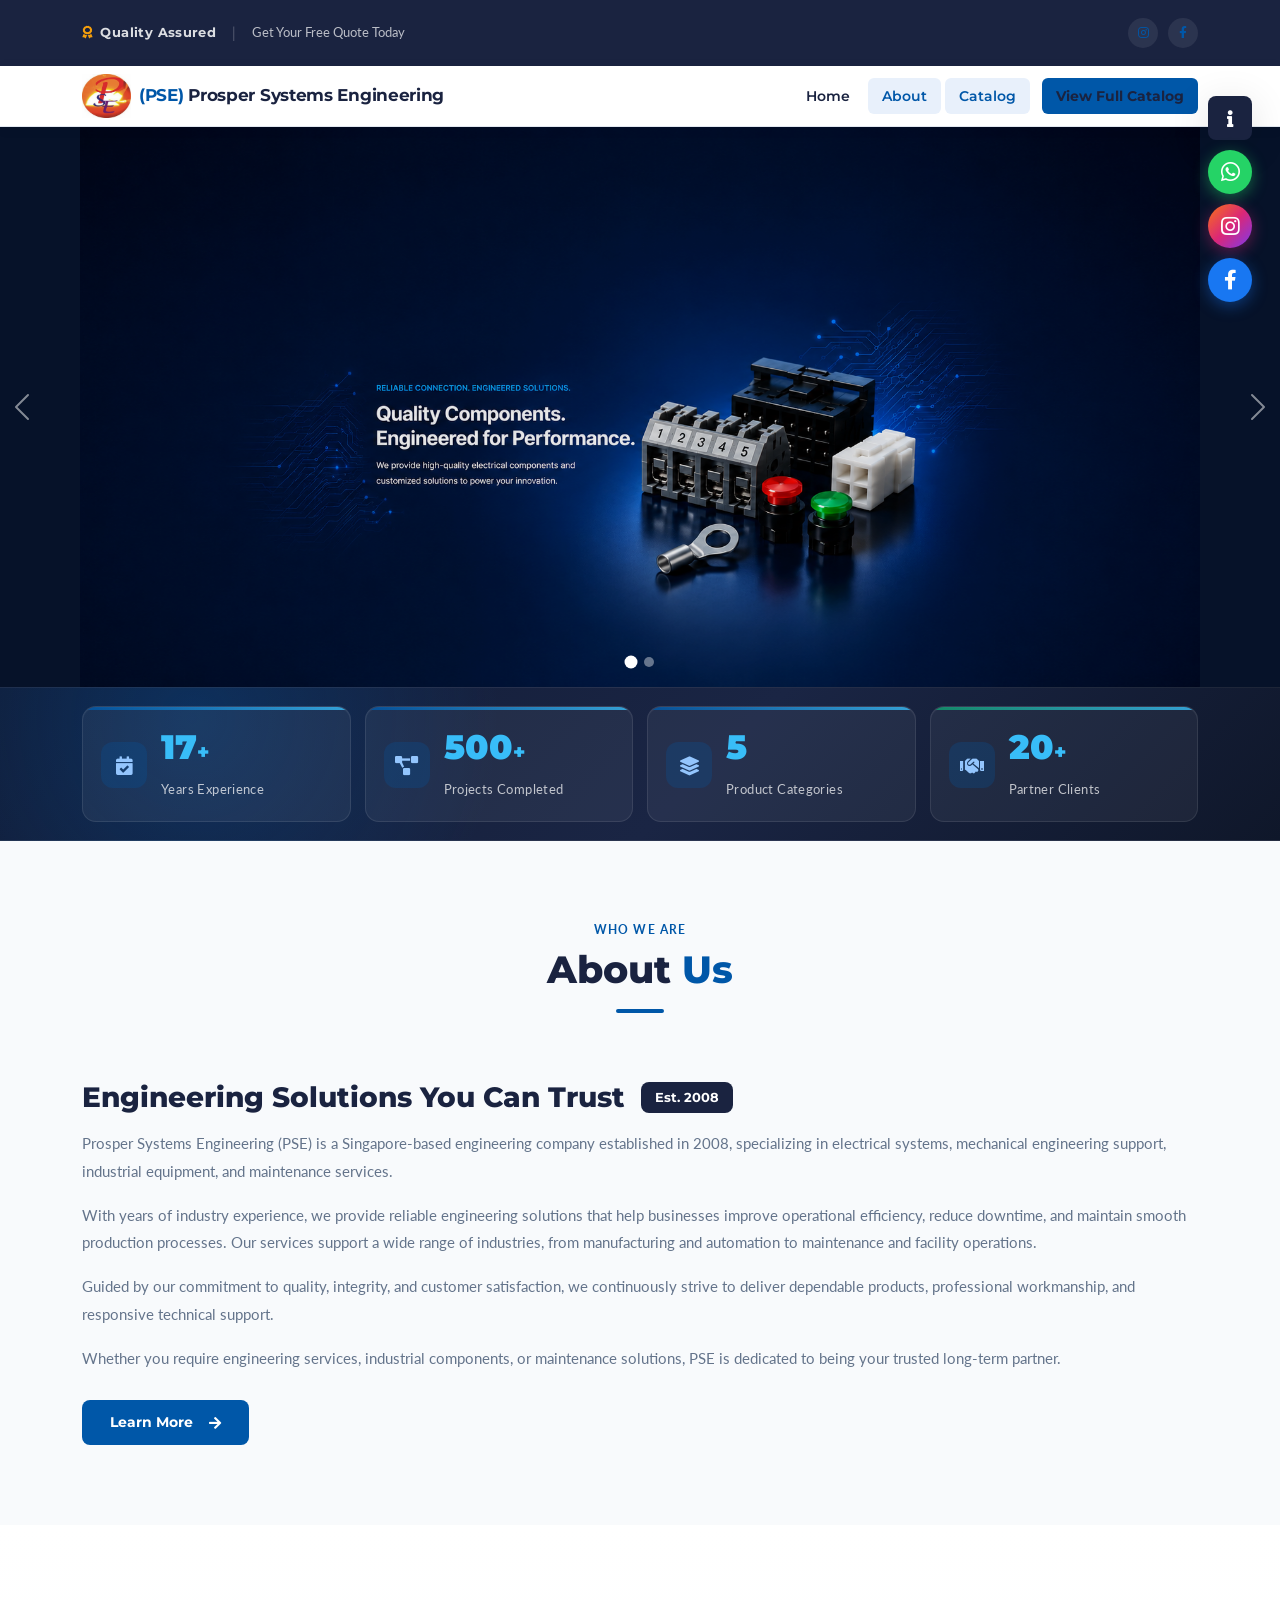
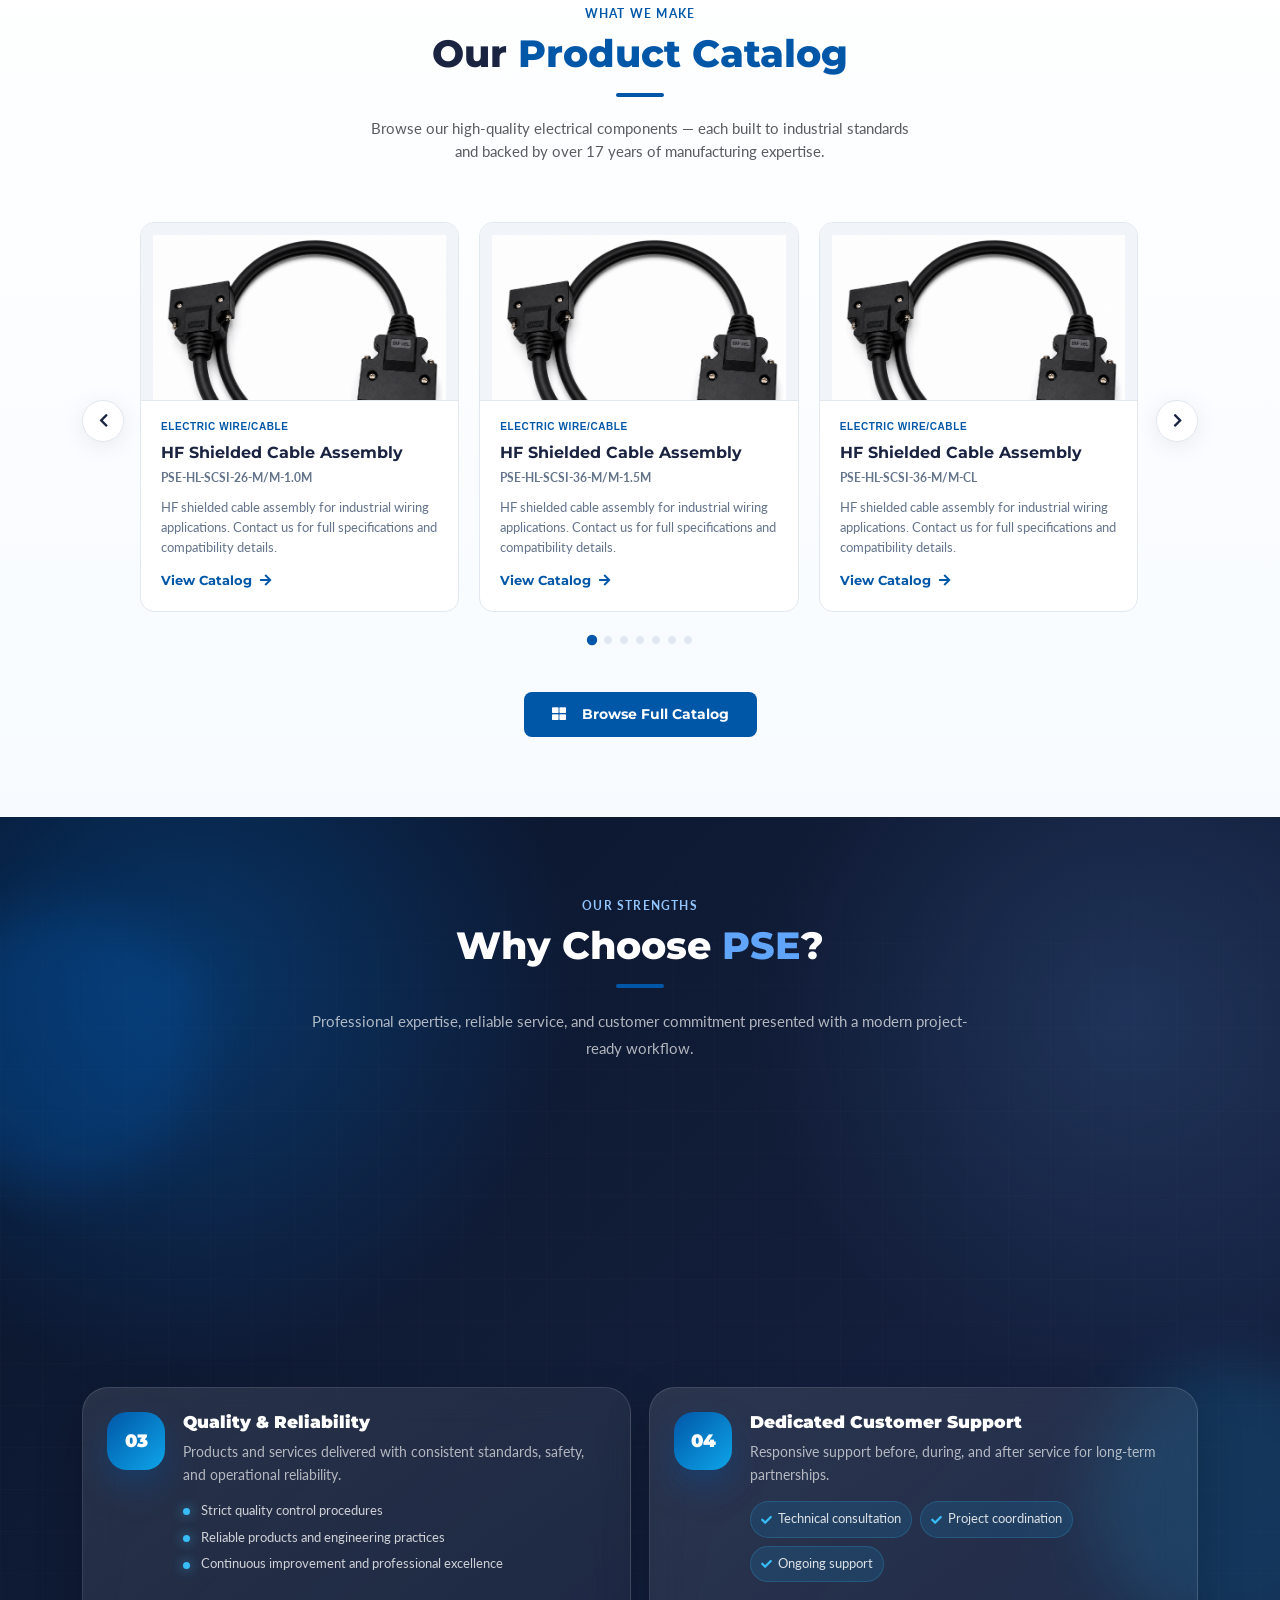
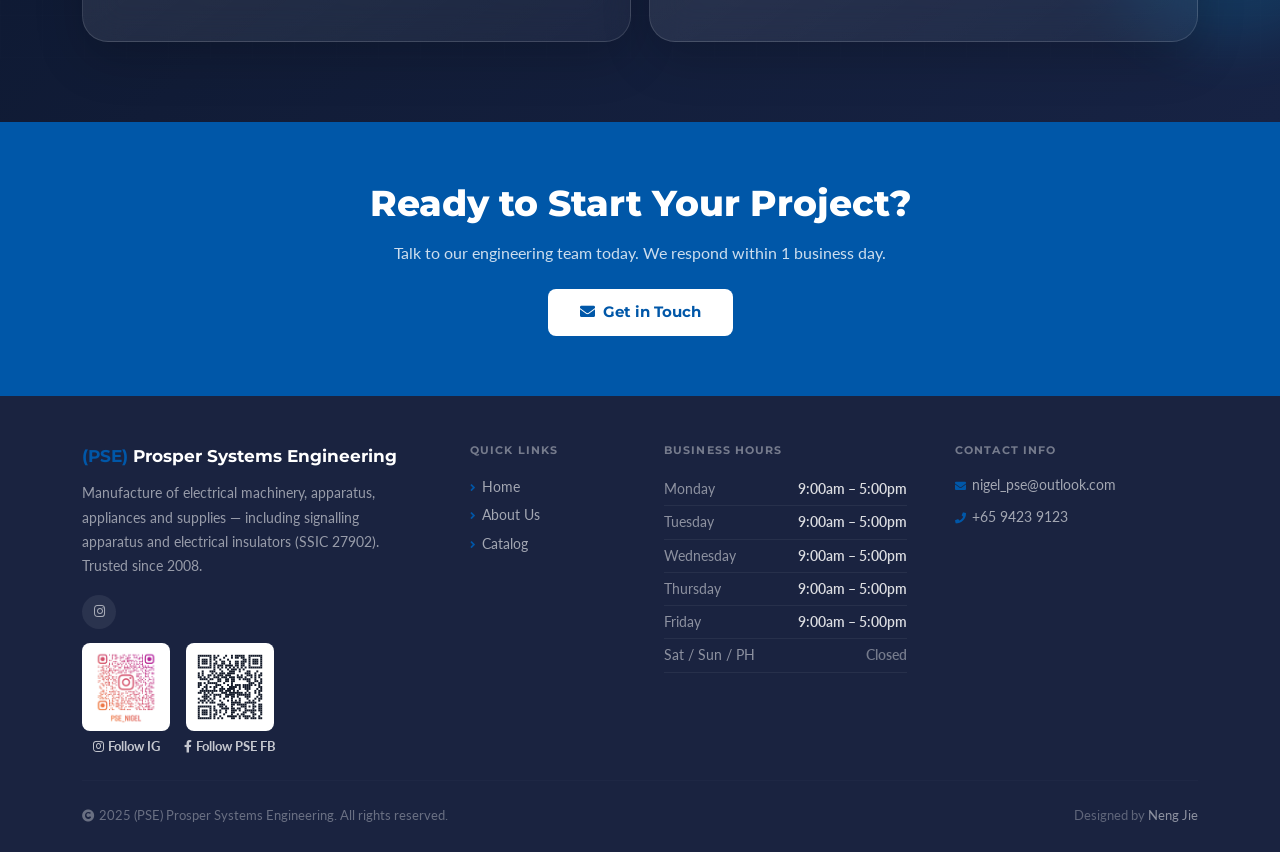
==== commit 80fc9cf0: "Fix homepage product carousel initialization" ====
--- a/index.html
+++ b/index.html
@@ -494,7 +494,7 @@
 <script src="https://cdn.jsdelivr.net/npm/bootstrap@5.3.0/dist/js/bootstrap.bundle.min.js"></script>
 <script src="https://cdnjs.cloudflare.com/ajax/libs/OwlCarousel2/2.3.4/owl.carousel.min.js"></script>
 <script src="js/catalog.js?v=home-product-carousel-20261029"></script>
-<script src="js/index.js?v=home-product-carousel-20261029"></script>
+<script src="js/index.js?v=home-product-carousel-20261029-fix1"></script>
 
 </body>
 </html>
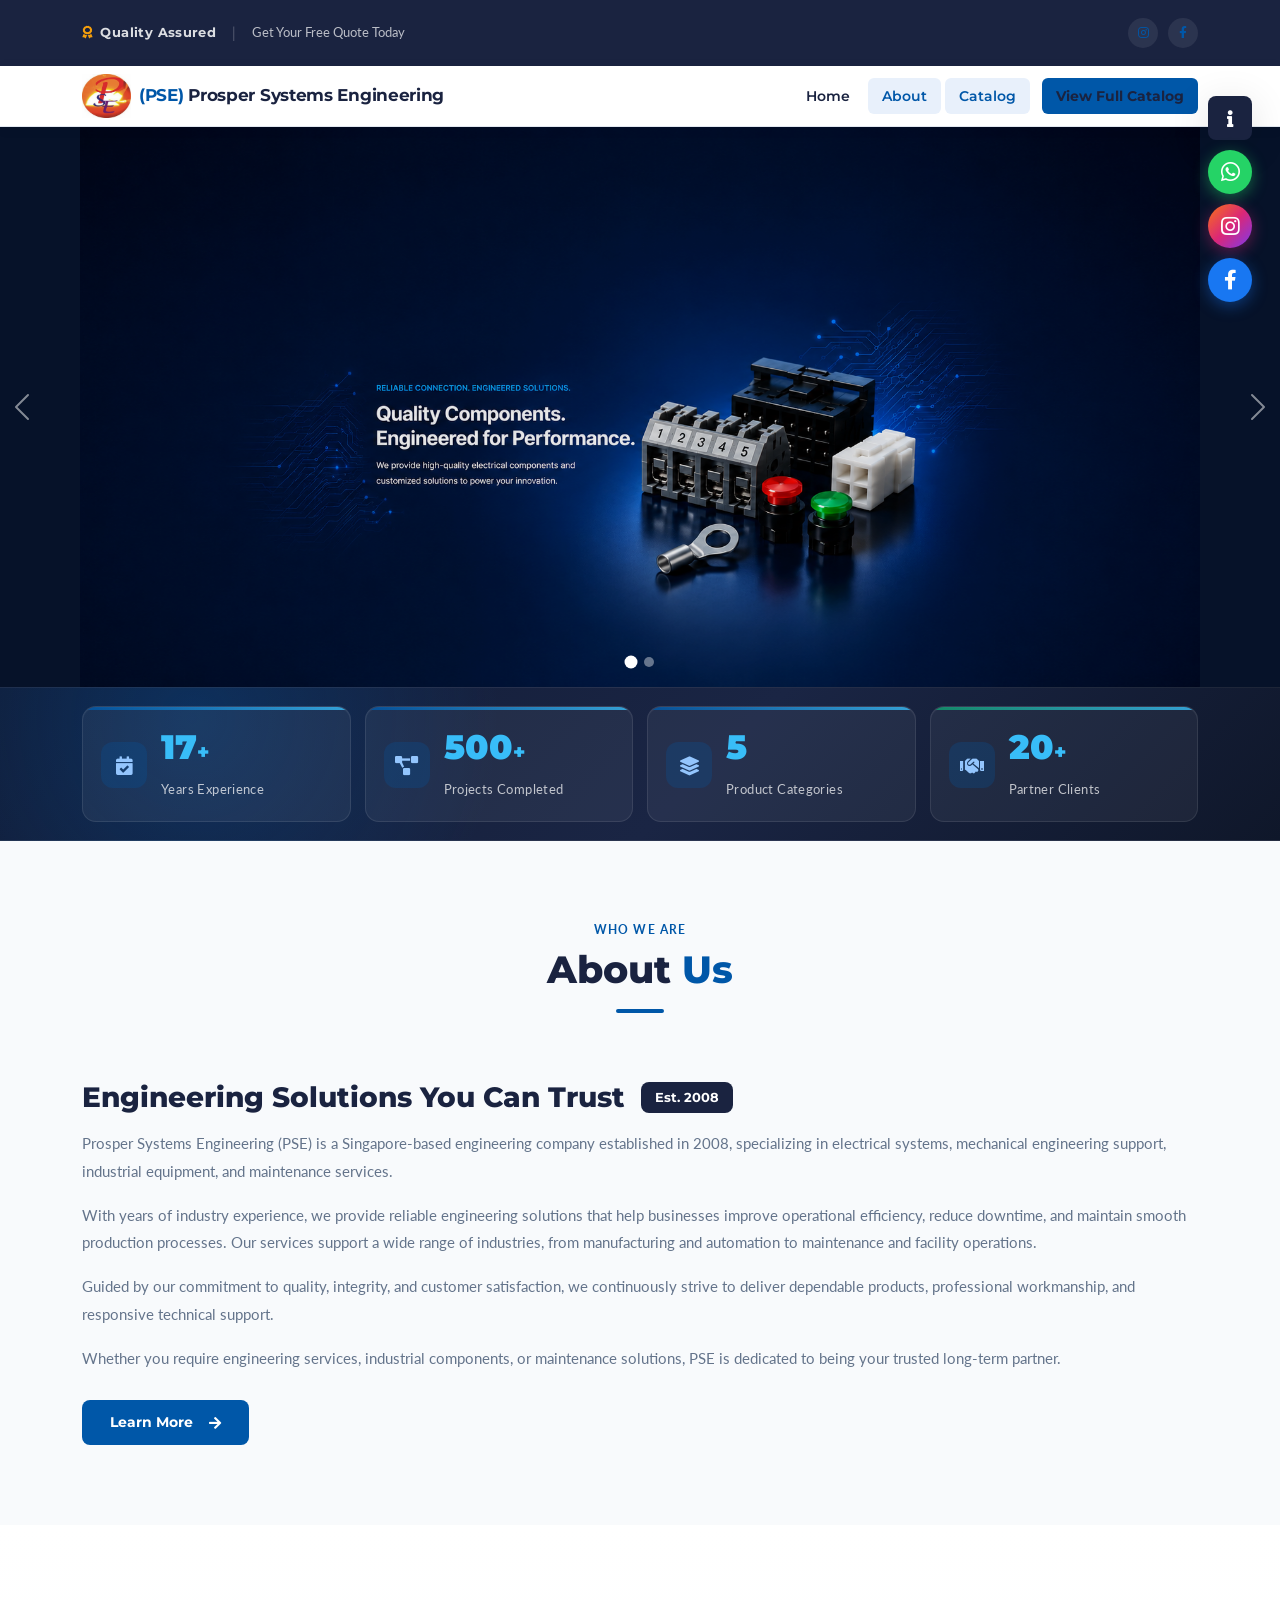
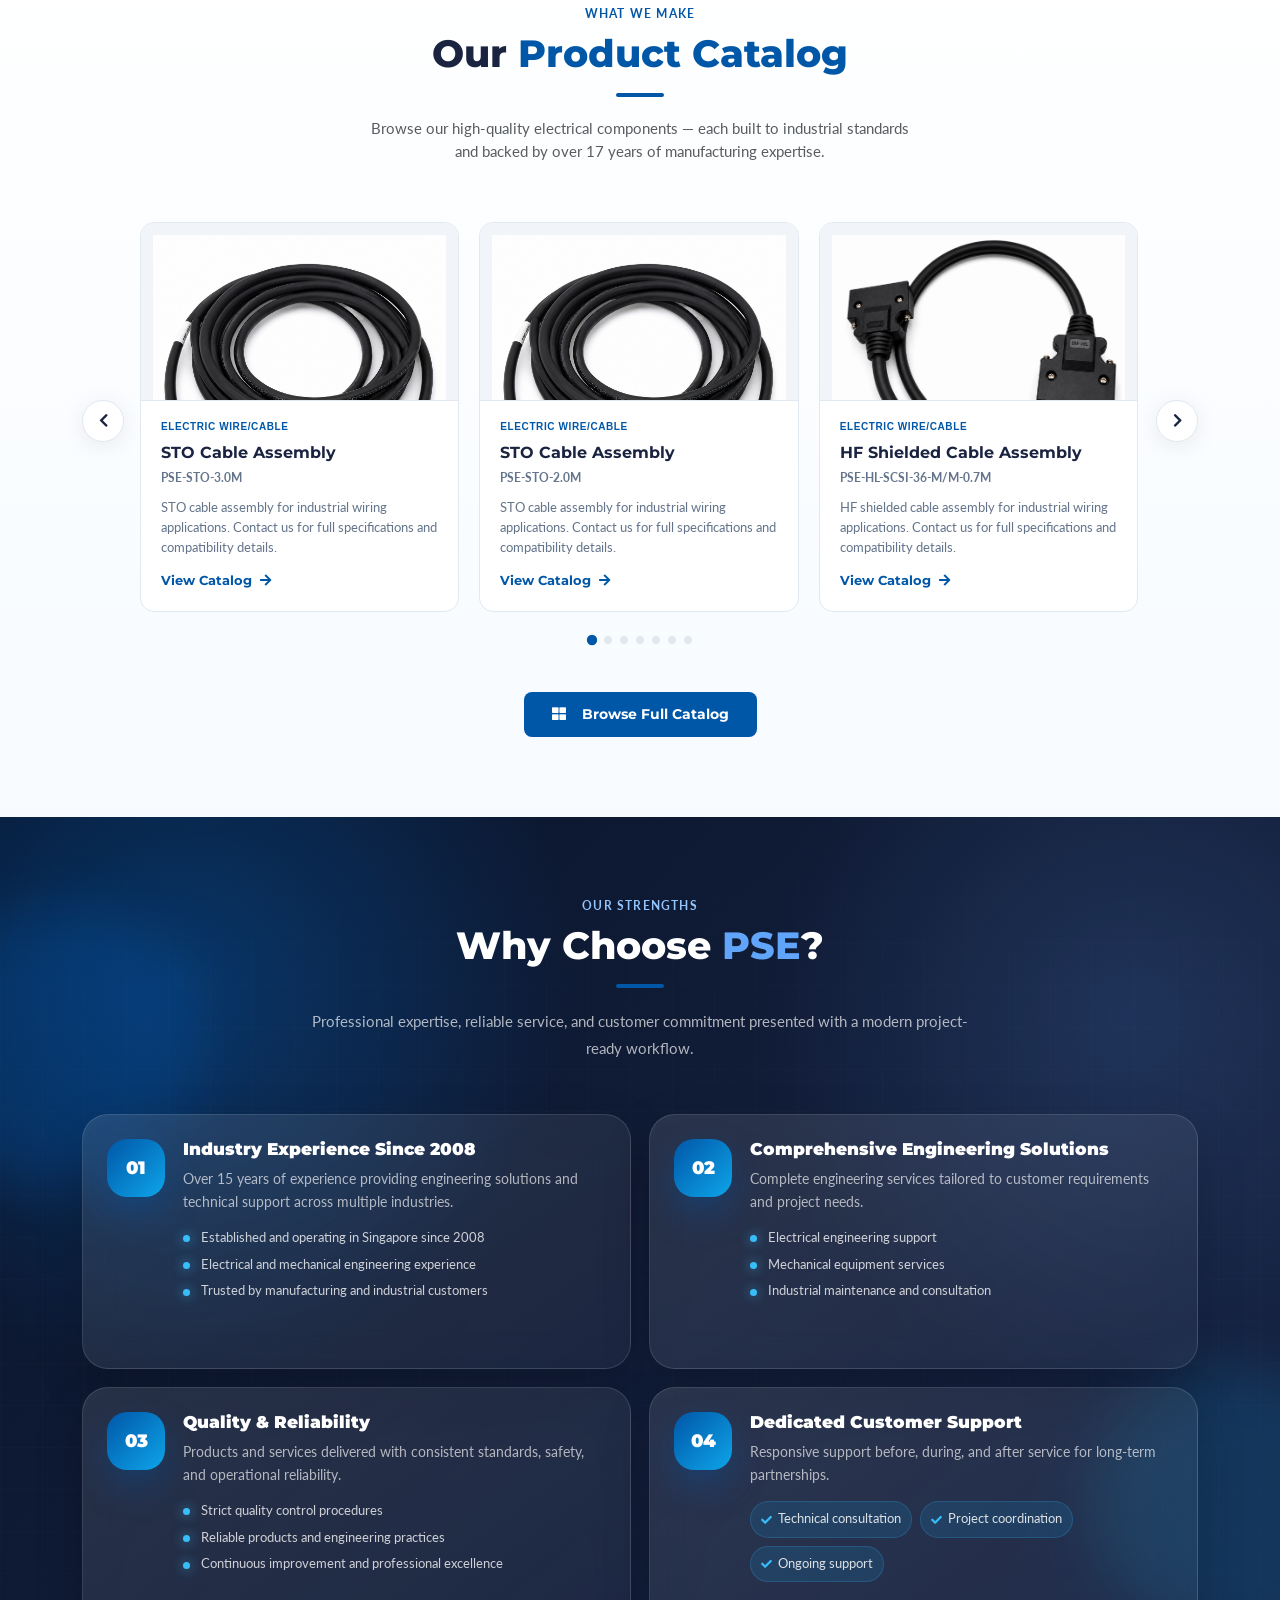
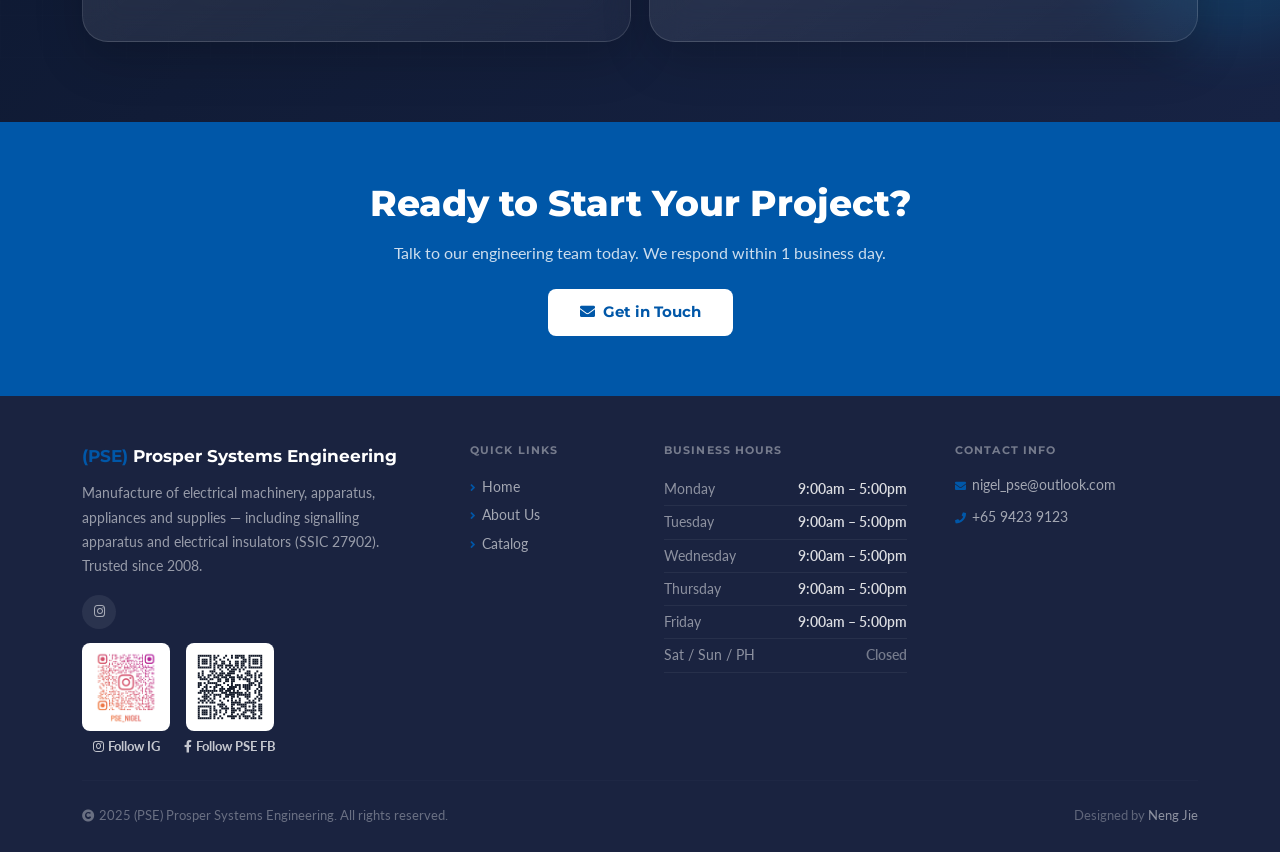
==== commit b98f1b51: "Skip unavailable images in homepage product carousel" ====
--- a/index.html
+++ b/index.html
@@ -494,7 +494,7 @@
 <script src="https://cdn.jsdelivr.net/npm/bootstrap@5.3.0/dist/js/bootstrap.bundle.min.js"></script>
 <script src="https://cdnjs.cloudflare.com/ajax/libs/OwlCarousel2/2.3.4/owl.carousel.min.js"></script>
 <script src="js/catalog.js?v=home-product-carousel-20261029"></script>
-<script src="js/index.js?v=home-product-carousel-20261029-fix1"></script>
+<script src="js/index.js?v=home-product-carousel-20261029-fix2"></script>
 
 </body>
 </html>
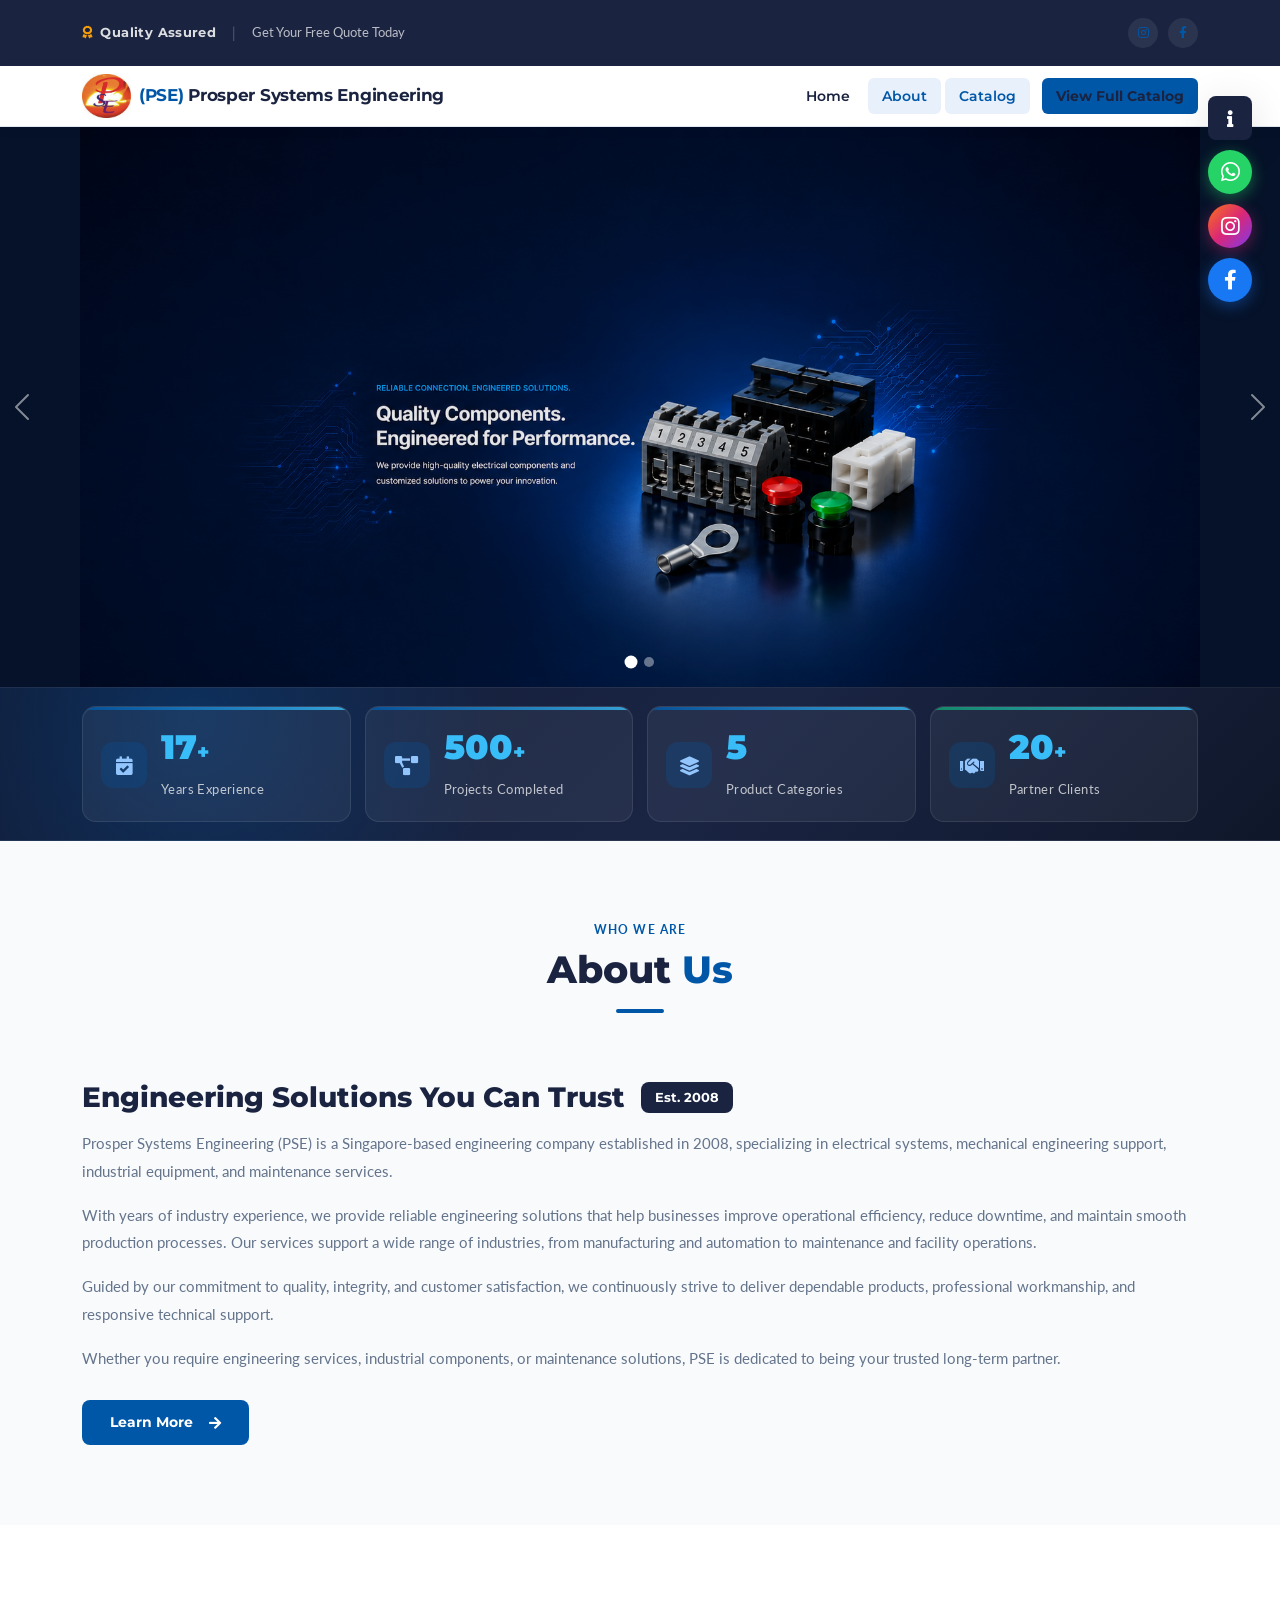
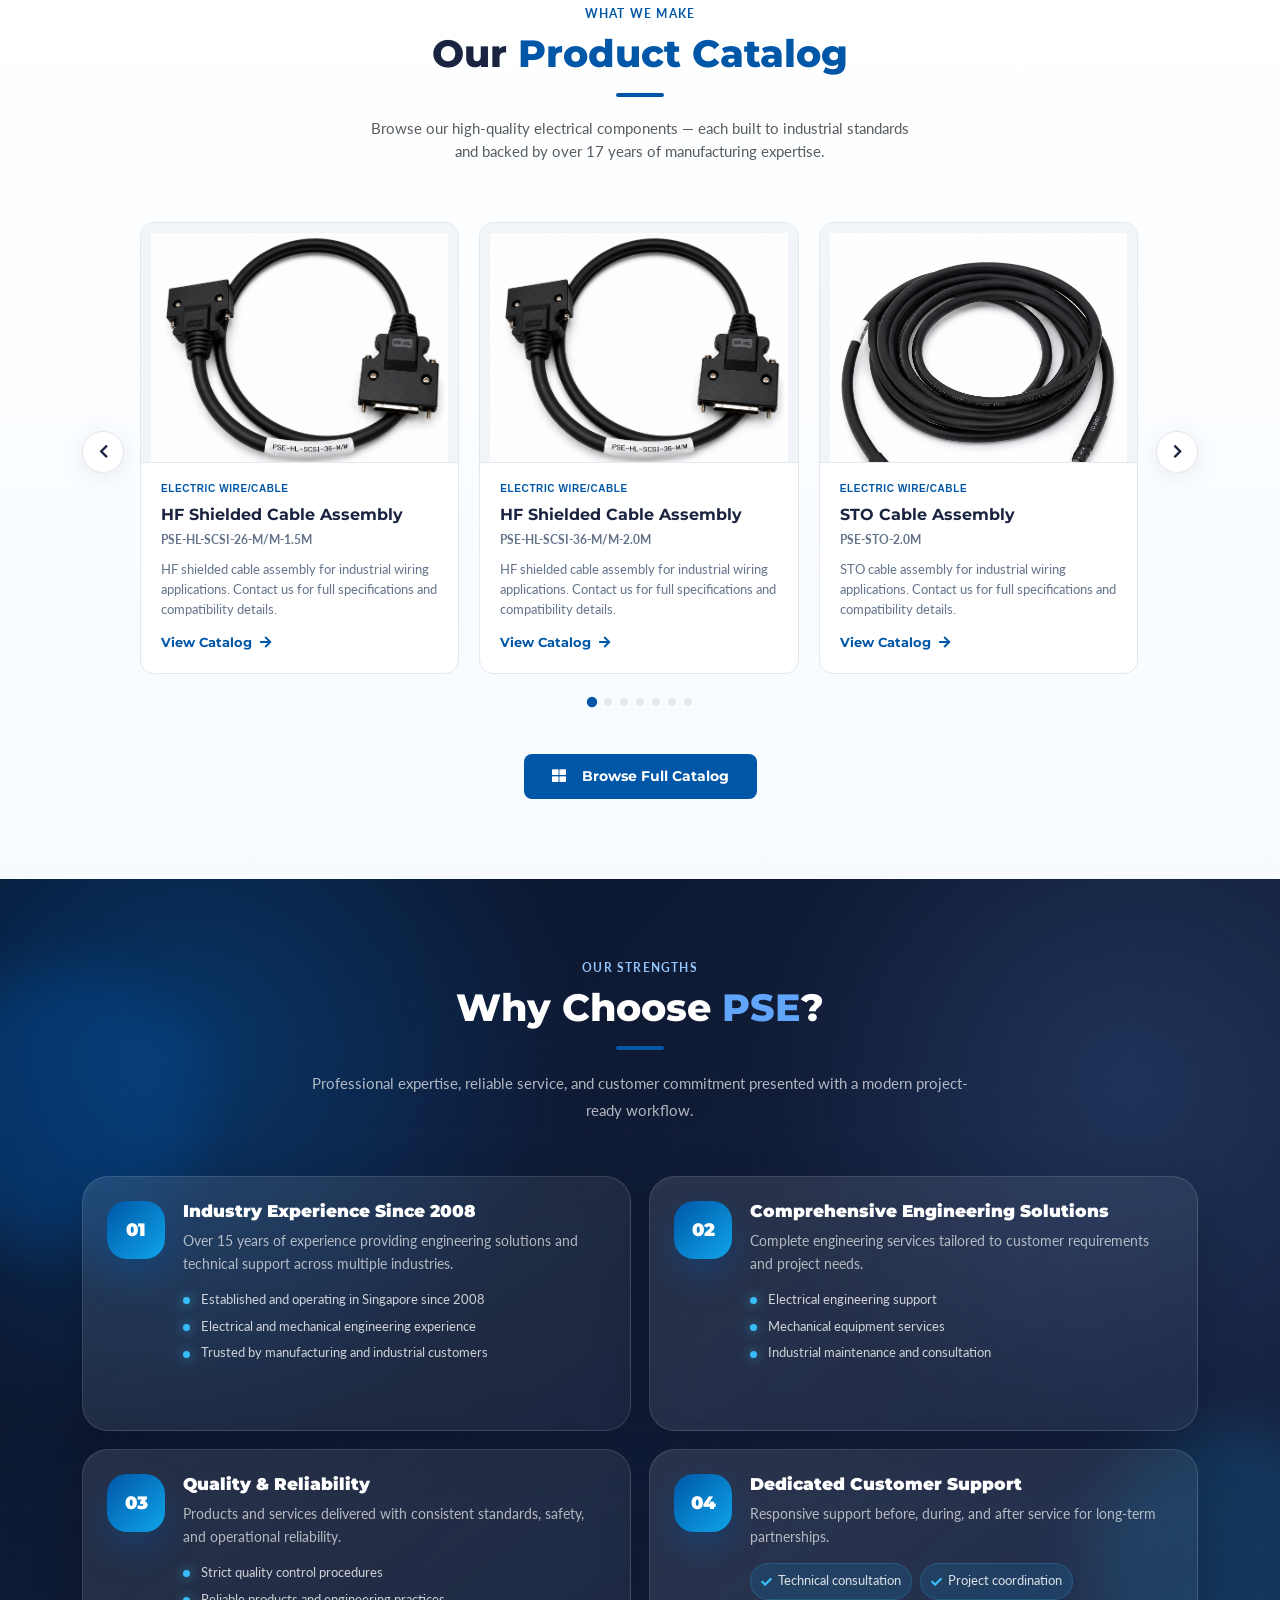
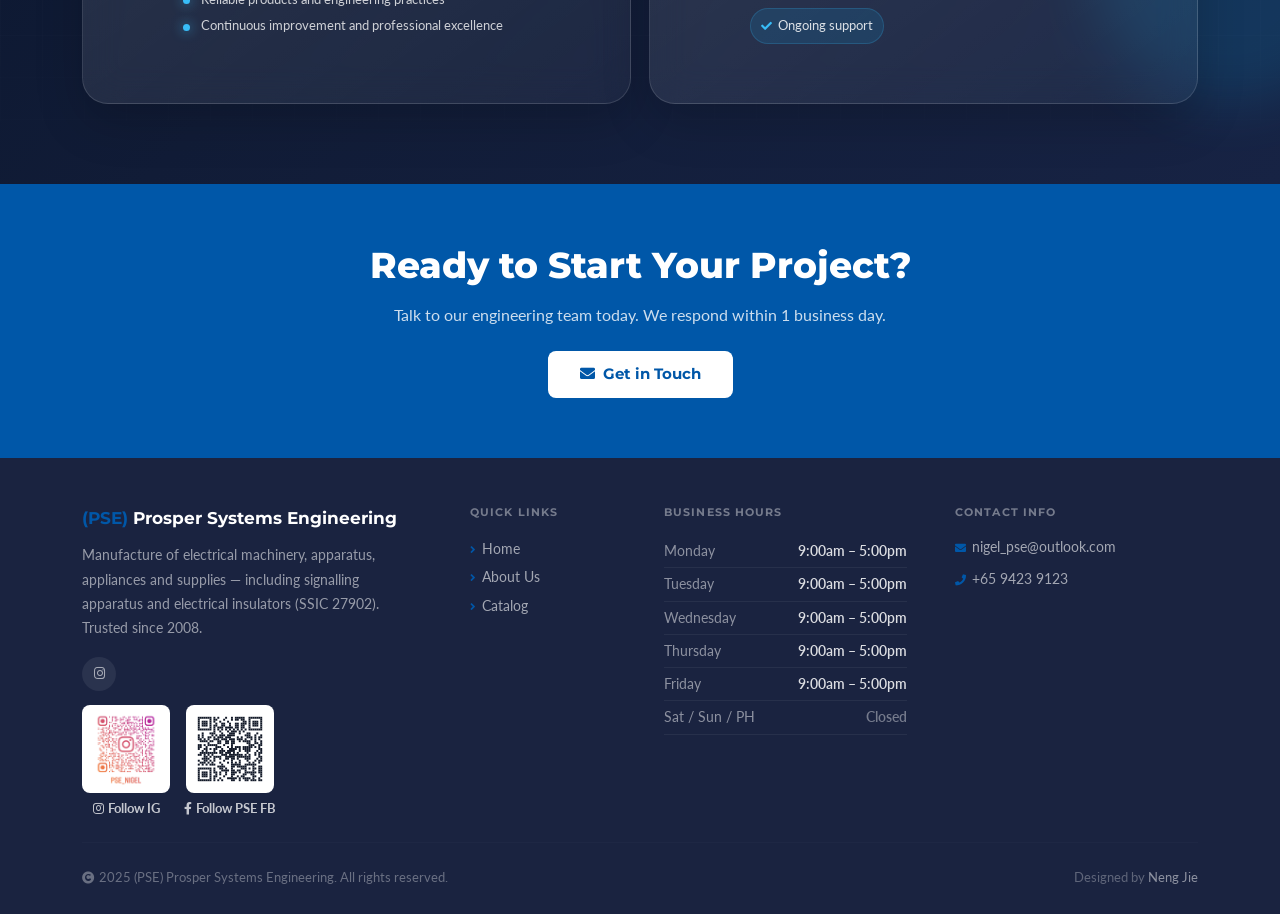
==== commit 9622947c: "Fit full product photos in homepage carousel" ====
--- a/index.html
+++ b/index.html
@@ -70,7 +70,7 @@
 
   <!-- Animate.css -->
   <link href="https://cdnjs.cloudflare.com/ajax/libs/animate.css/4.1.1/animate.min.css" rel="stylesheet">
-  <link href="css/index.css" rel="stylesheet">
+  <link href="css/index.css?v=full-carousel-photos-20261029" rel="stylesheet">
 </head>
 <body>
 
--- a/css/index.css
+++ b/css/index.css
@@ -791,15 +791,16 @@
 }
 .product-preview-card:hover { color: inherit; }
 .product-preview-image {
-  width: 100%; height: 178px; flex: 0 0 178px;
+  width: 100%; height: 240px; flex: 0 0 240px;
   display: grid; place-items: center; overflow: hidden;
   background: #f1f5f9; border-bottom: 1px solid var(--border);
 }
 .product-preview-image img {
-  width: 100%; height: 100%; padding: 12px;
-  object-fit: contain; transition: transform .3s ease;
-}
-.product-preview-card:hover .product-preview-image img { transform: scale(1.04); }
+  display: block; box-sizing: border-box;
+  width: 100%; height: 100%; padding: 10px;
+  object-fit: contain !important; object-position: center;
+}
+.product-preview-card:hover .product-preview-image img { transform: none; }
 .product-preview-content {
   display: flex; flex-direction: column; align-items: flex-start;
   flex: 1; width: 100%; padding: 18px 20px 20px;
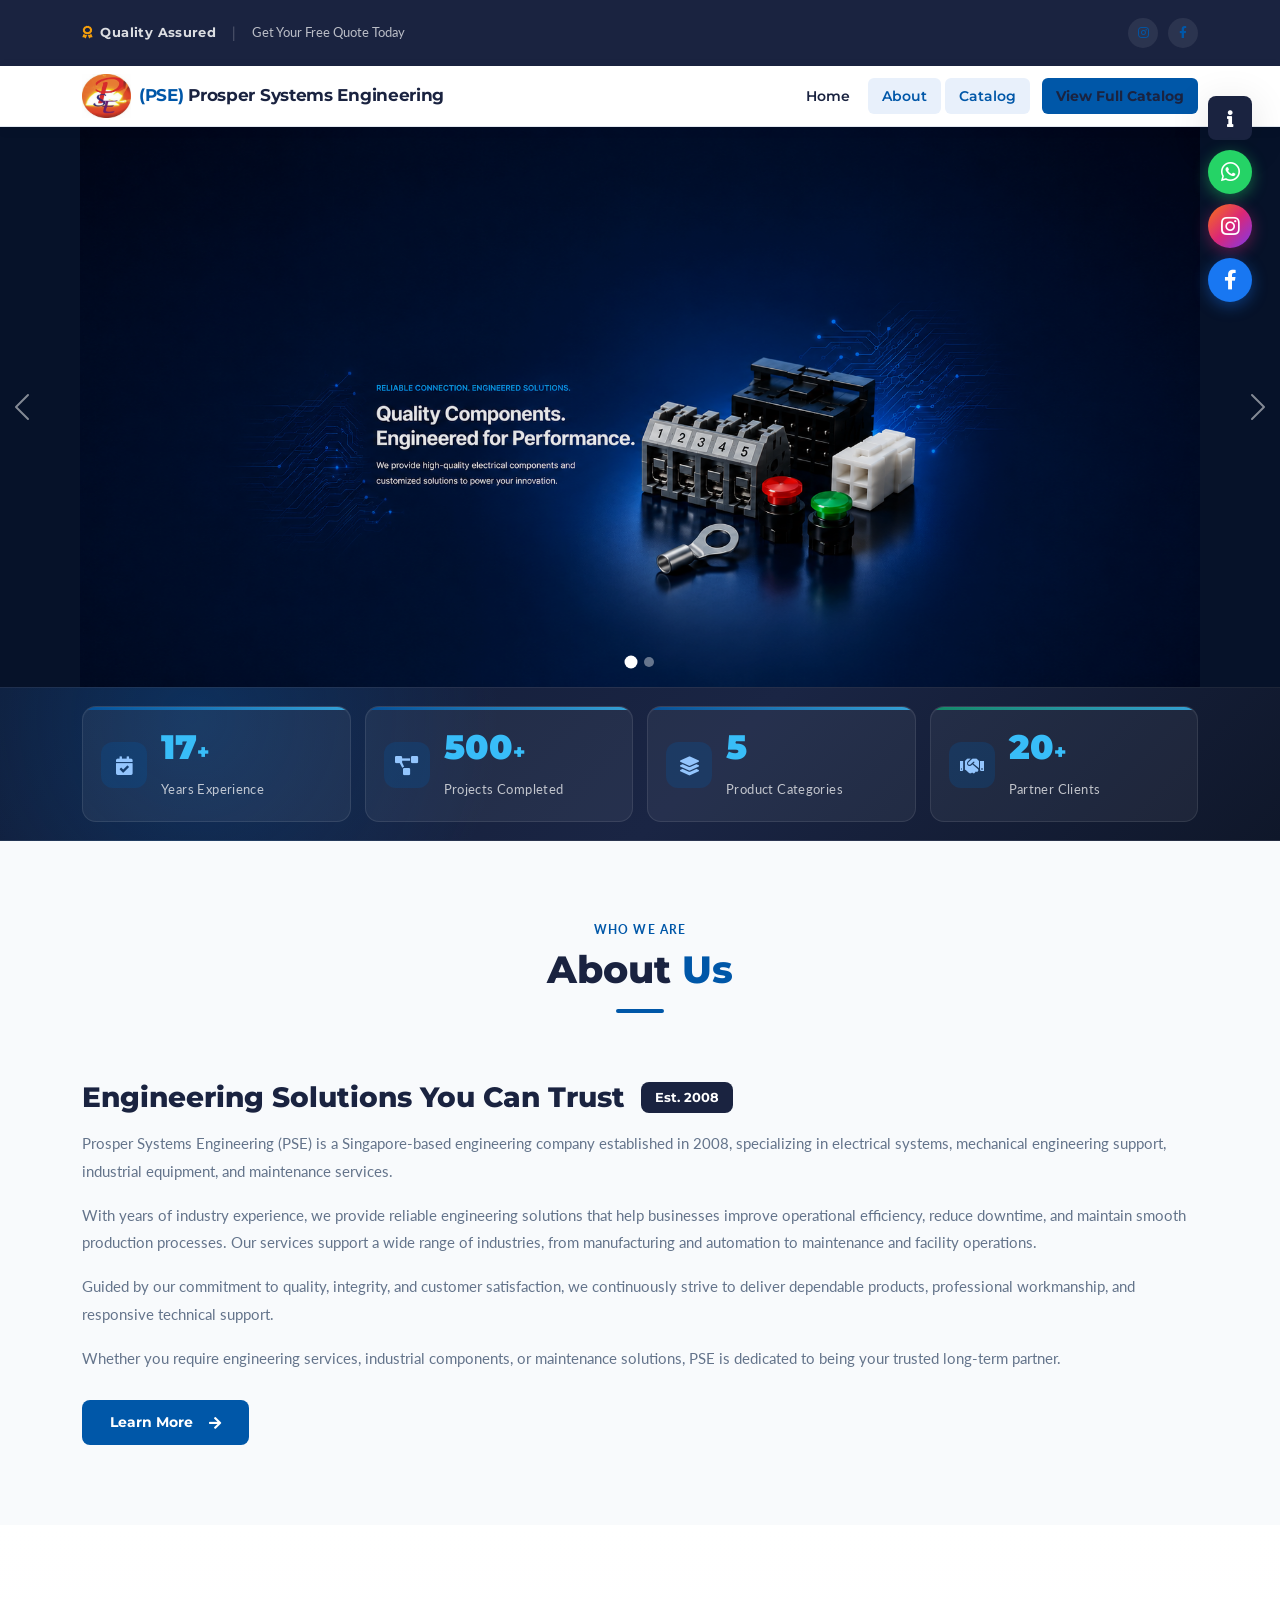
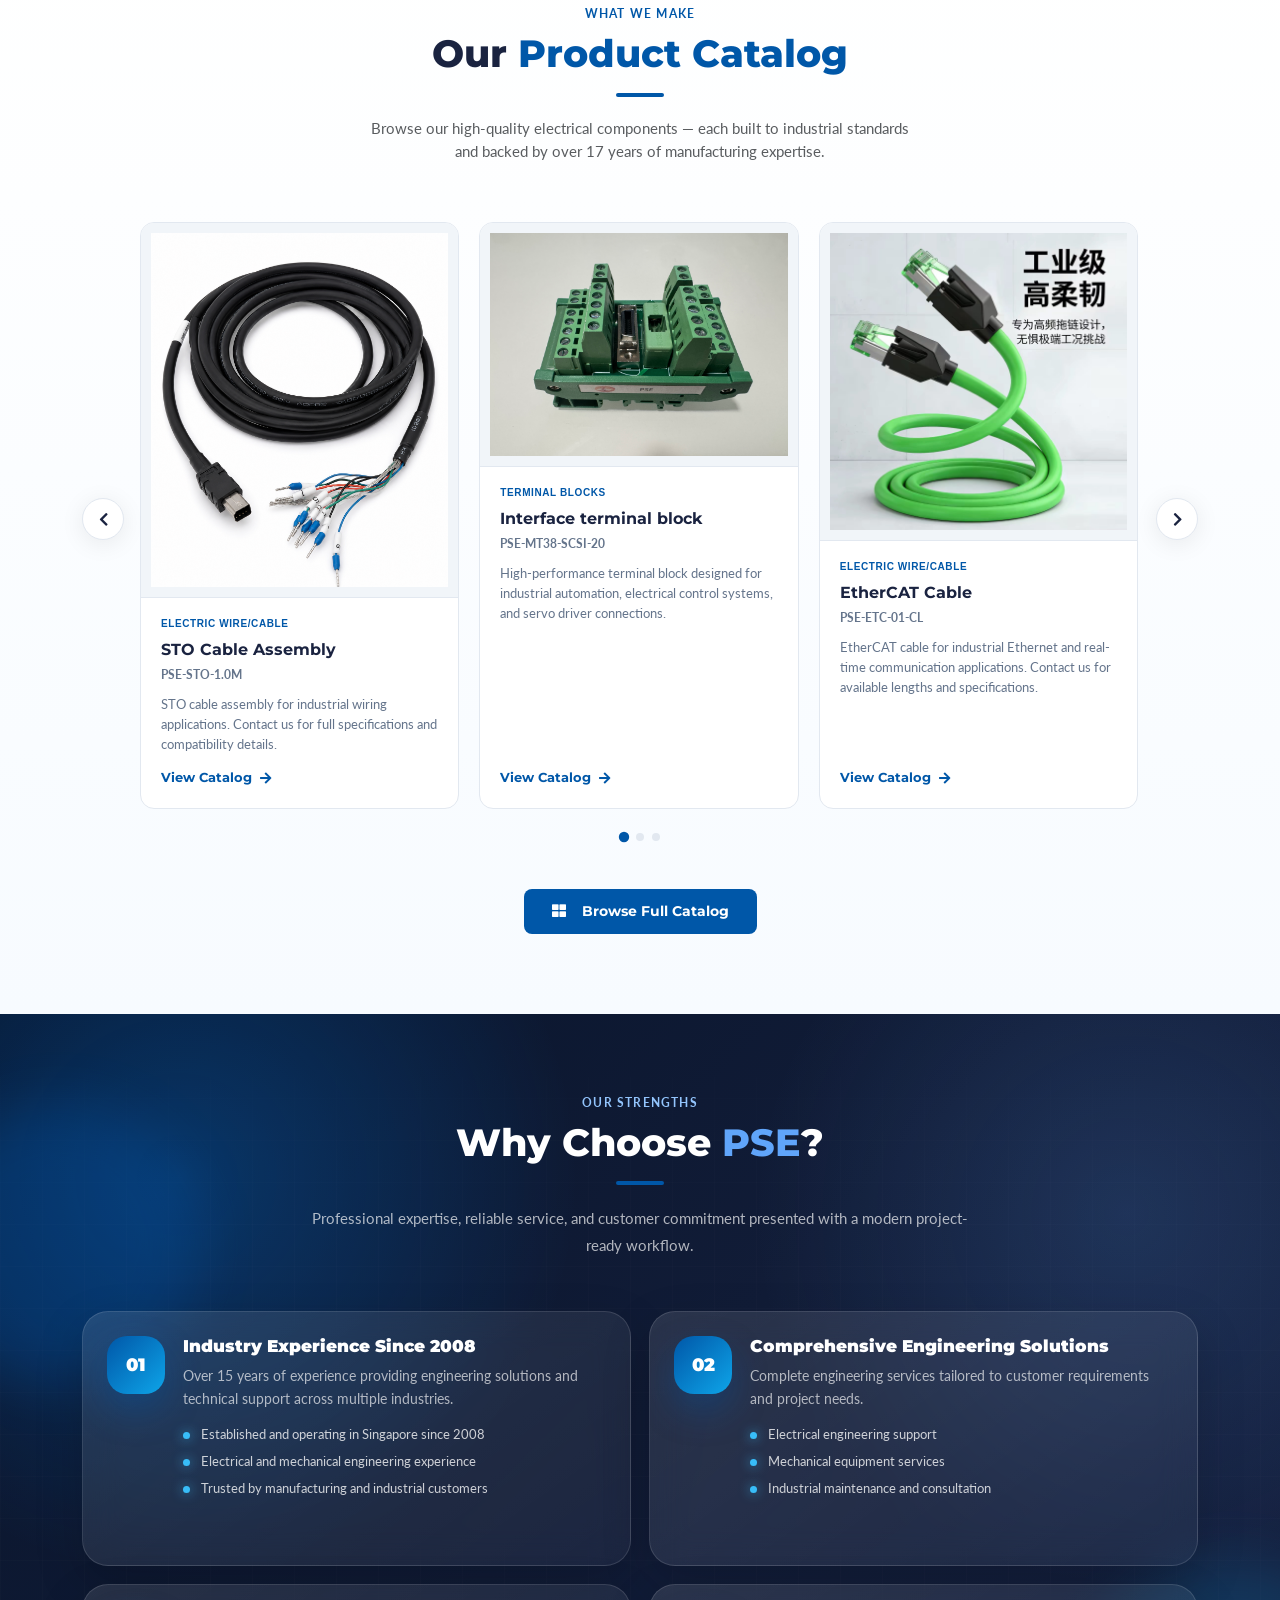
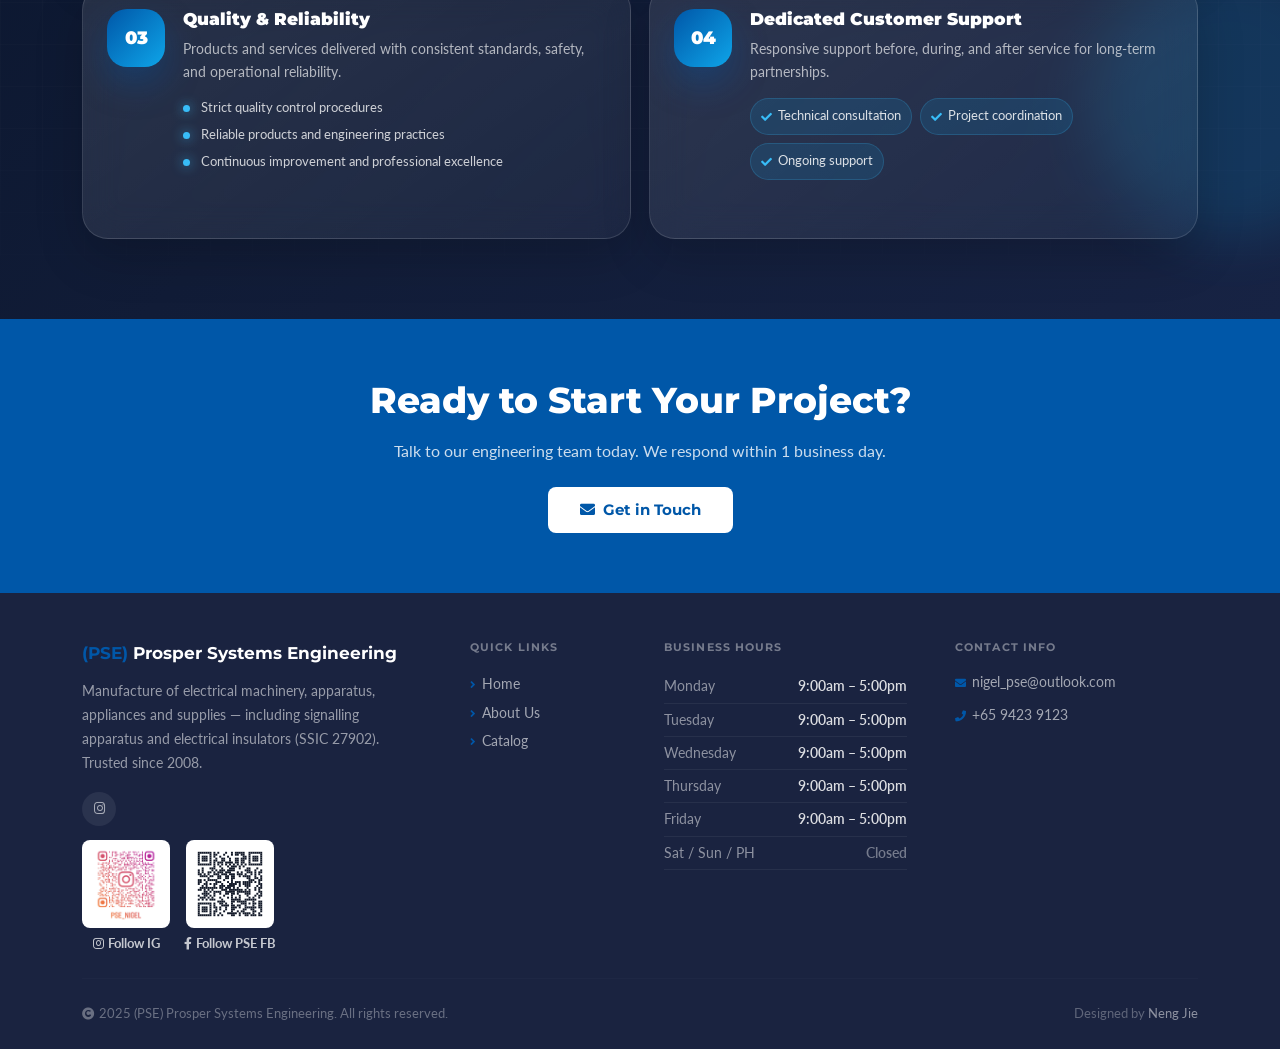
==== commit a5dbb206: "Refresh homepage carousel asset versions" ====
--- a/index.html
+++ b/index.html
@@ -70,7 +70,7 @@
 
   <!-- Animate.css -->
   <link href="https://cdnjs.cloudflare.com/ajax/libs/animate.css/4.1.1/animate.min.css" rel="stylesheet">
-  <link href="css/index.css?v=full-carousel-photos-20261029" rel="stylesheet">
+  <link href="css/index.css?v=full-carousel-photos-20261029-unique-photo" rel="stylesheet">
 </head>
 <body>
 
@@ -494,7 +494,7 @@
 <script src="https://cdn.jsdelivr.net/npm/bootstrap@5.3.0/dist/js/bootstrap.bundle.min.js"></script>
 <script src="https://cdnjs.cloudflare.com/ajax/libs/OwlCarousel2/2.3.4/owl.carousel.min.js"></script>
 <script src="js/catalog.js?v=home-product-carousel-20261029"></script>
-<script src="js/index.js?v=home-product-carousel-20261029-fix2"></script>
+<script src="js/index.js?v=home-product-carousel-20261029-unique-photo"></script>
 
 </body>
 </html>
--- a/css/index.css
+++ b/css/index.css
@@ -791,13 +791,13 @@
 }
 .product-preview-card:hover { color: inherit; }
 .product-preview-image {
-  width: 100%; height: 240px; flex: 0 0 240px;
-  display: grid; place-items: center; overflow: hidden;
+  width: 100%; height: auto; min-height: 240px; flex: 0 0 auto;
+  display: grid; place-items: center; overflow: visible;
   background: #f1f5f9; border-bottom: 1px solid var(--border);
 }
 .product-preview-image img {
   display: block; box-sizing: border-box;
-  width: 100%; height: 100%; padding: 10px;
+  width: 100%; height: auto; max-height: 420px; padding: 10px;
   object-fit: contain !important; object-position: center;
 }
 .product-preview-card:hover .product-preview-image img { transform: none; }
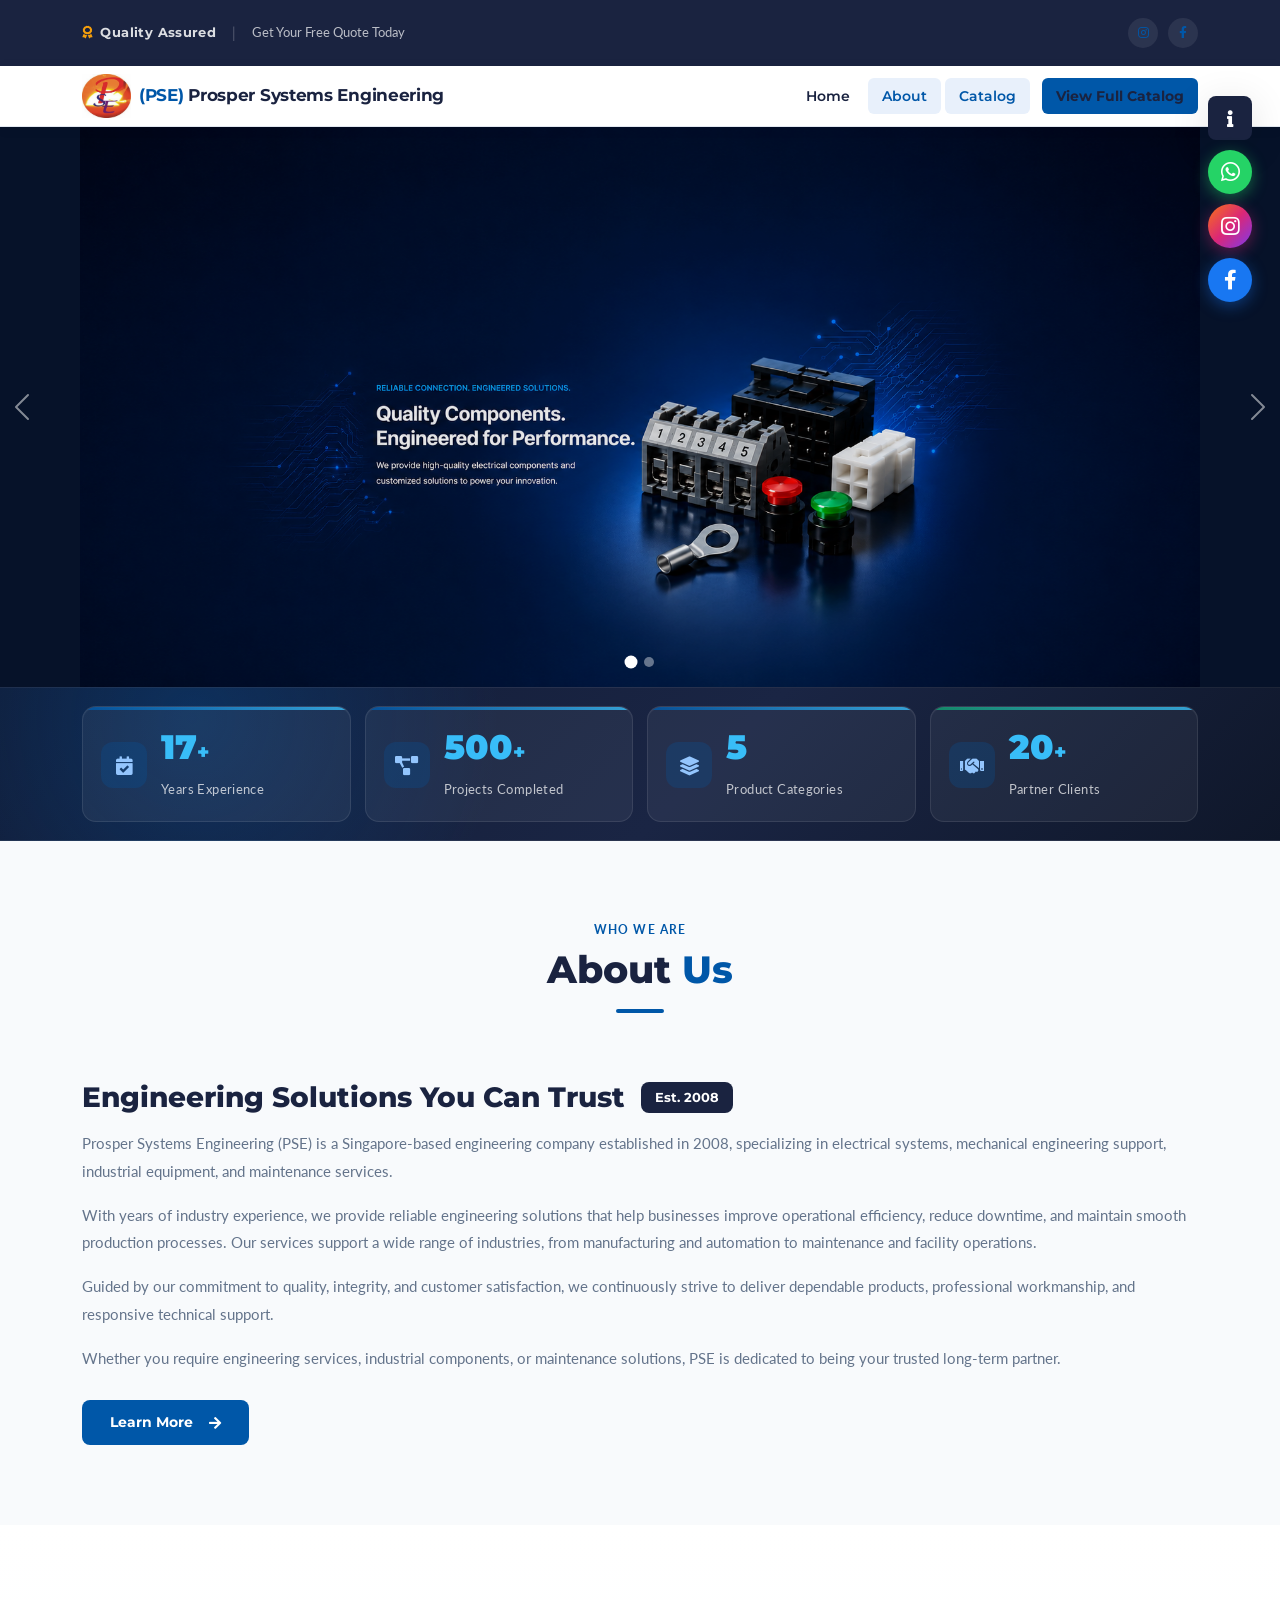
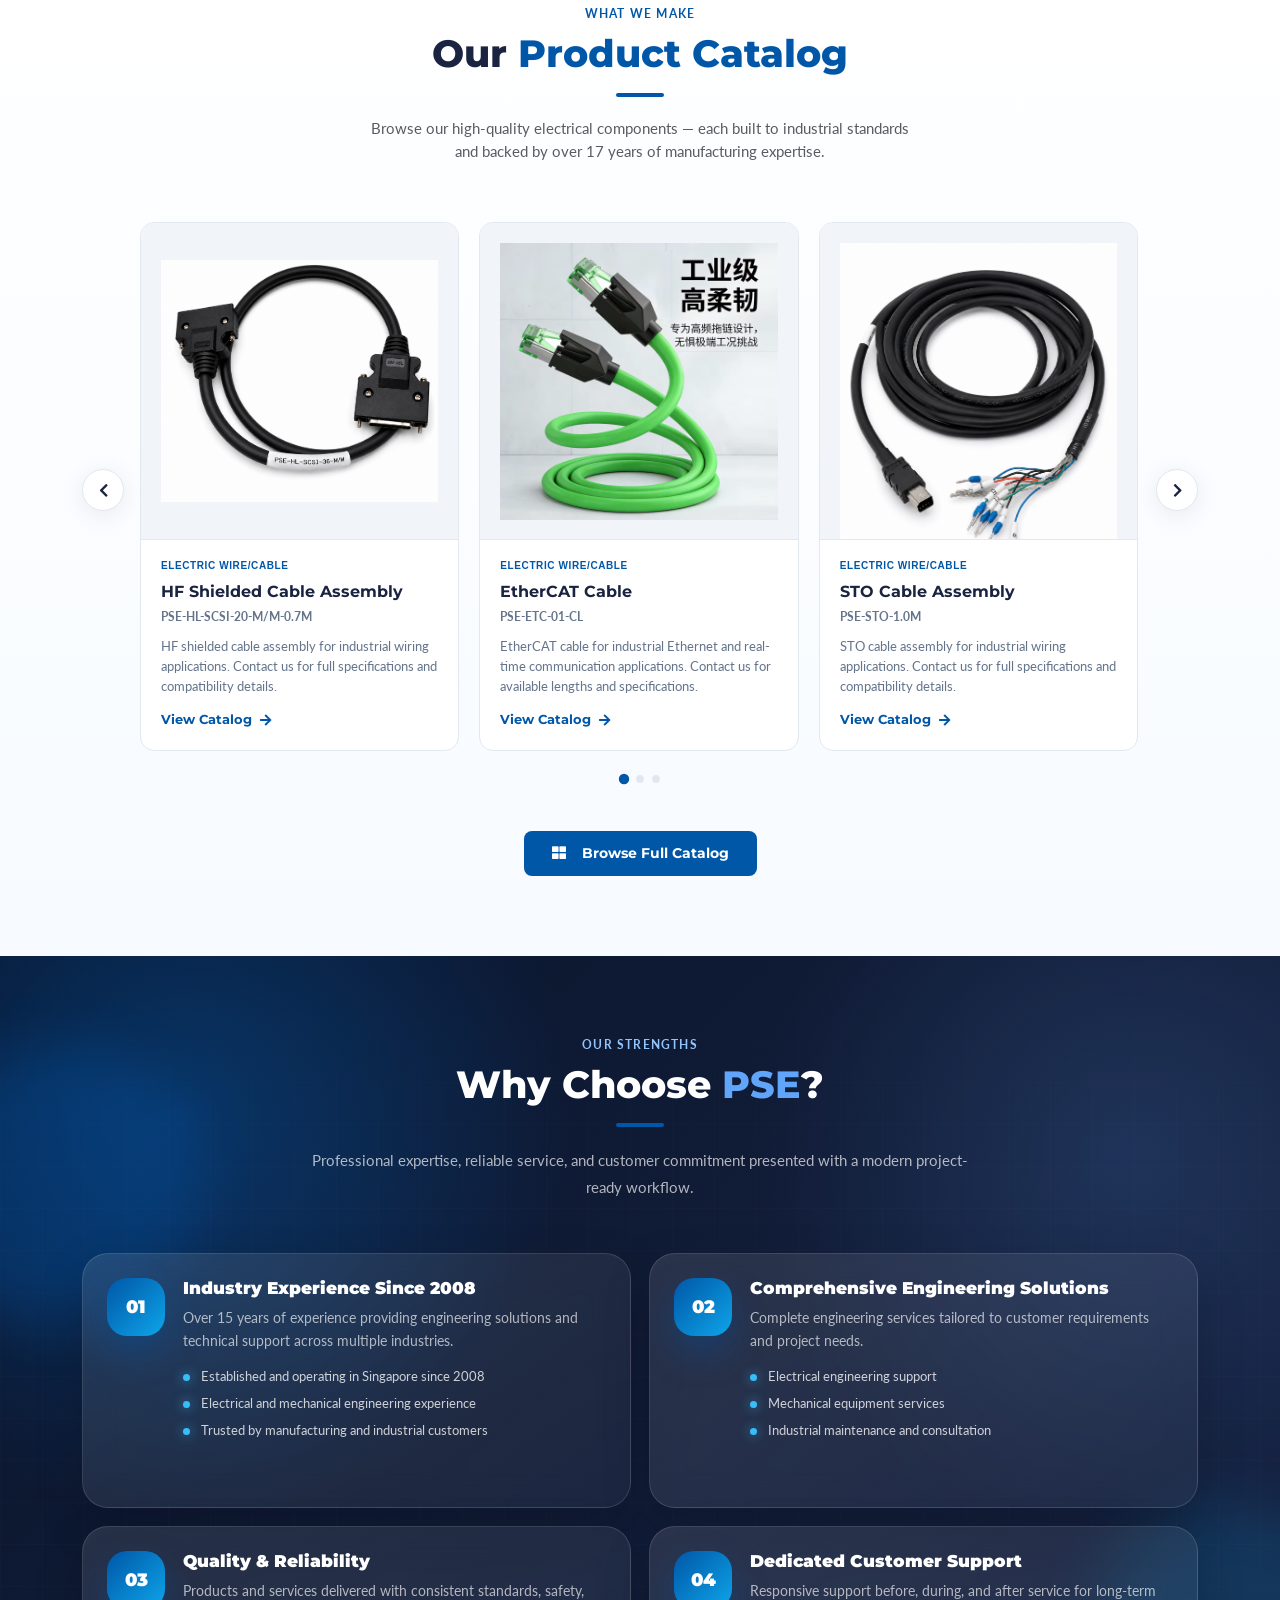
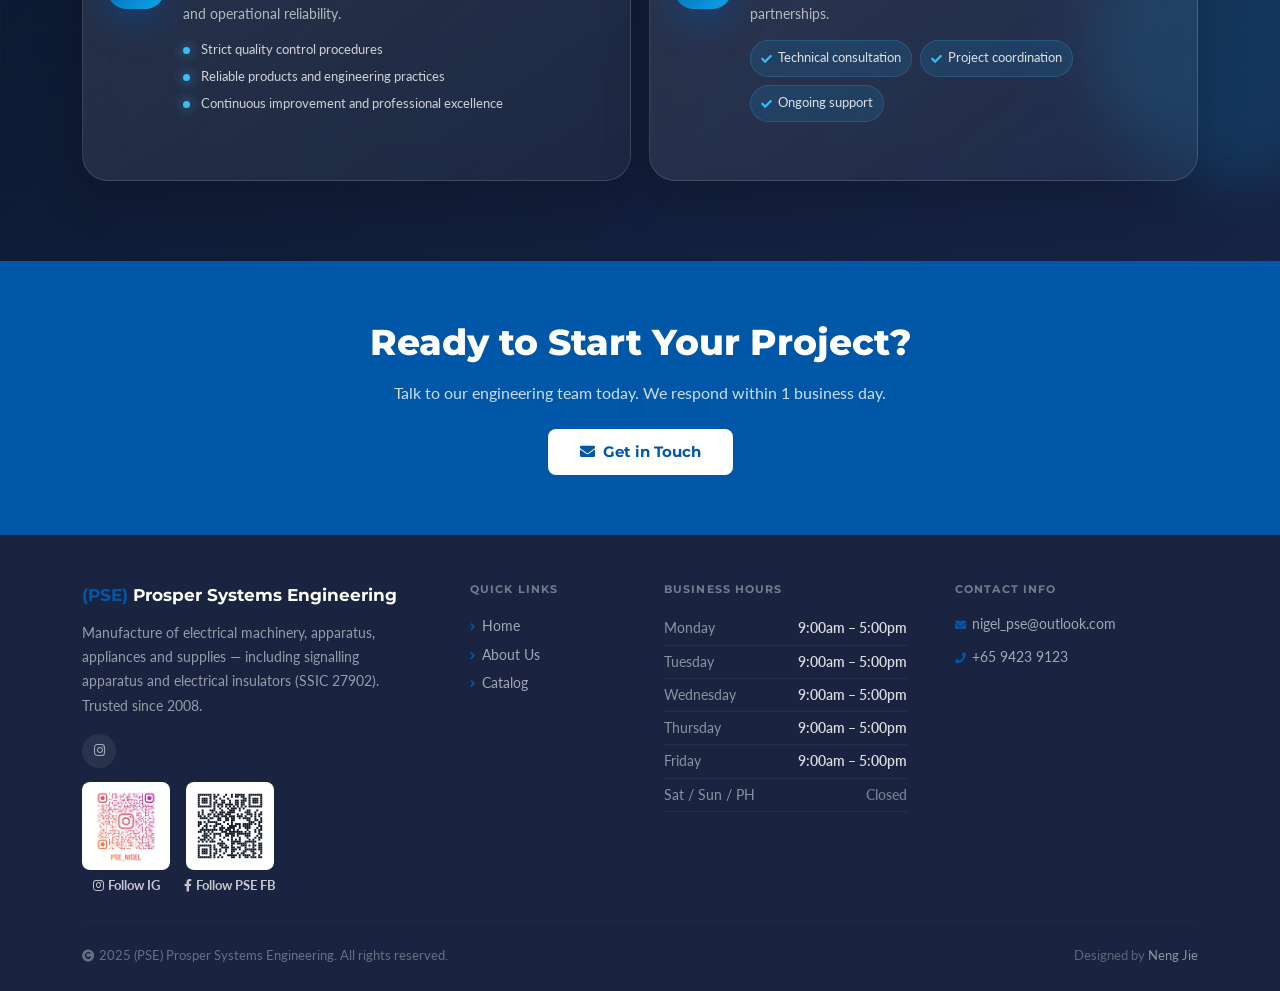
==== commit 8a2bea3a: "Refresh carousel image frame stylesheet" ====
--- a/index.html
+++ b/index.html
@@ -70,7 +70,7 @@
 
   <!-- Animate.css -->
   <link href="https://cdnjs.cloudflare.com/ajax/libs/animate.css/4.1.1/animate.min.css" rel="stylesheet">
-  <link href="css/index.css?v=full-carousel-photos-20261029-unique-photo" rel="stylesheet">
+  <link href="css/index.css?v=full-carousel-photos-20261029-square-frame" rel="stylesheet">
 </head>
 <body>
 
--- a/css/index.css
+++ b/css/index.css
@@ -791,13 +791,13 @@
 }
 .product-preview-card:hover { color: inherit; }
 .product-preview-image {
-  width: 100%; height: auto; min-height: 240px; flex: 0 0 auto;
-  display: grid; place-items: center; overflow: visible;
+  width: 100%; aspect-ratio: 1 / 1; height: auto; min-height: 0; flex: 0 0 auto;
+  display: grid; place-items: center; overflow: hidden;
   background: #f1f5f9; border-bottom: 1px solid var(--border);
 }
 .product-preview-image img {
   display: block; box-sizing: border-box;
-  width: 100%; height: auto; max-height: 420px; padding: 10px;
+  width: 100%; height: 100%; max-height: none; padding: 20px;
   object-fit: contain !important; object-position: center;
 }
 .product-preview-card:hover .product-preview-image img { transform: none; }
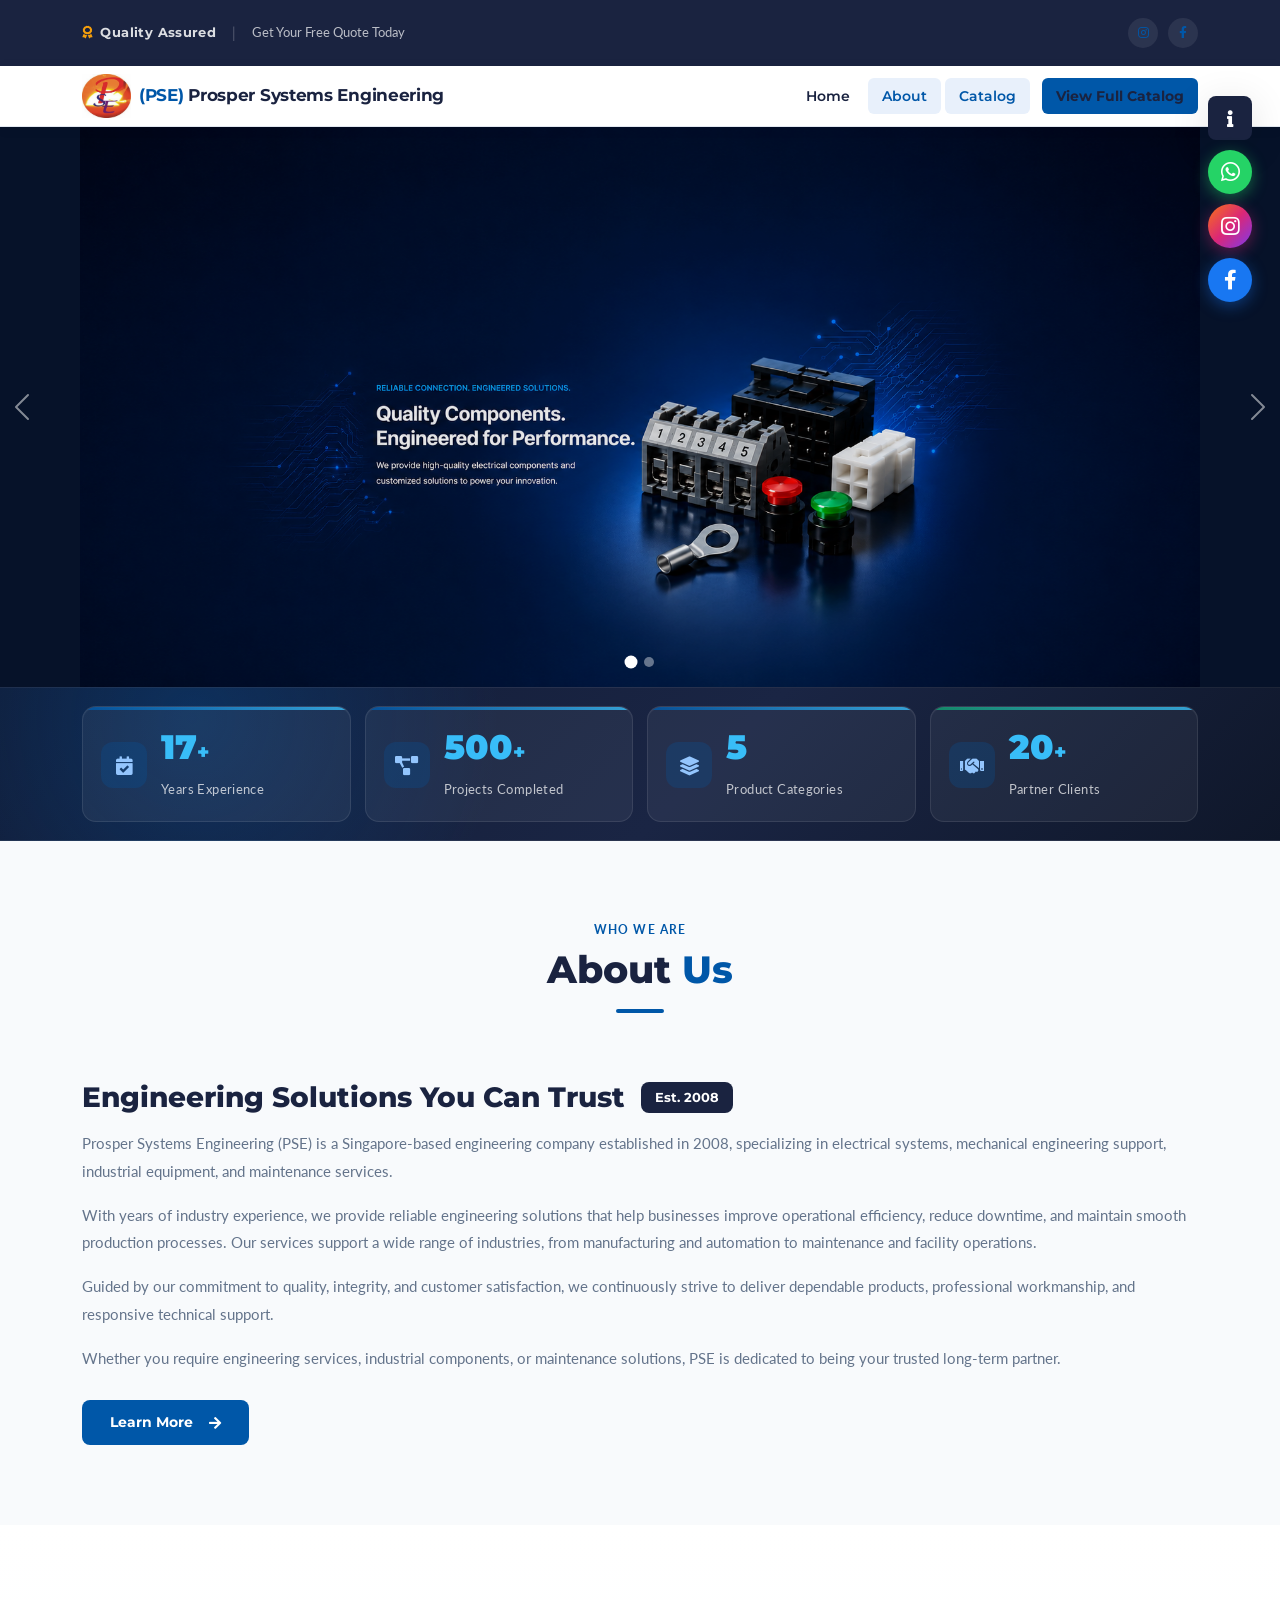
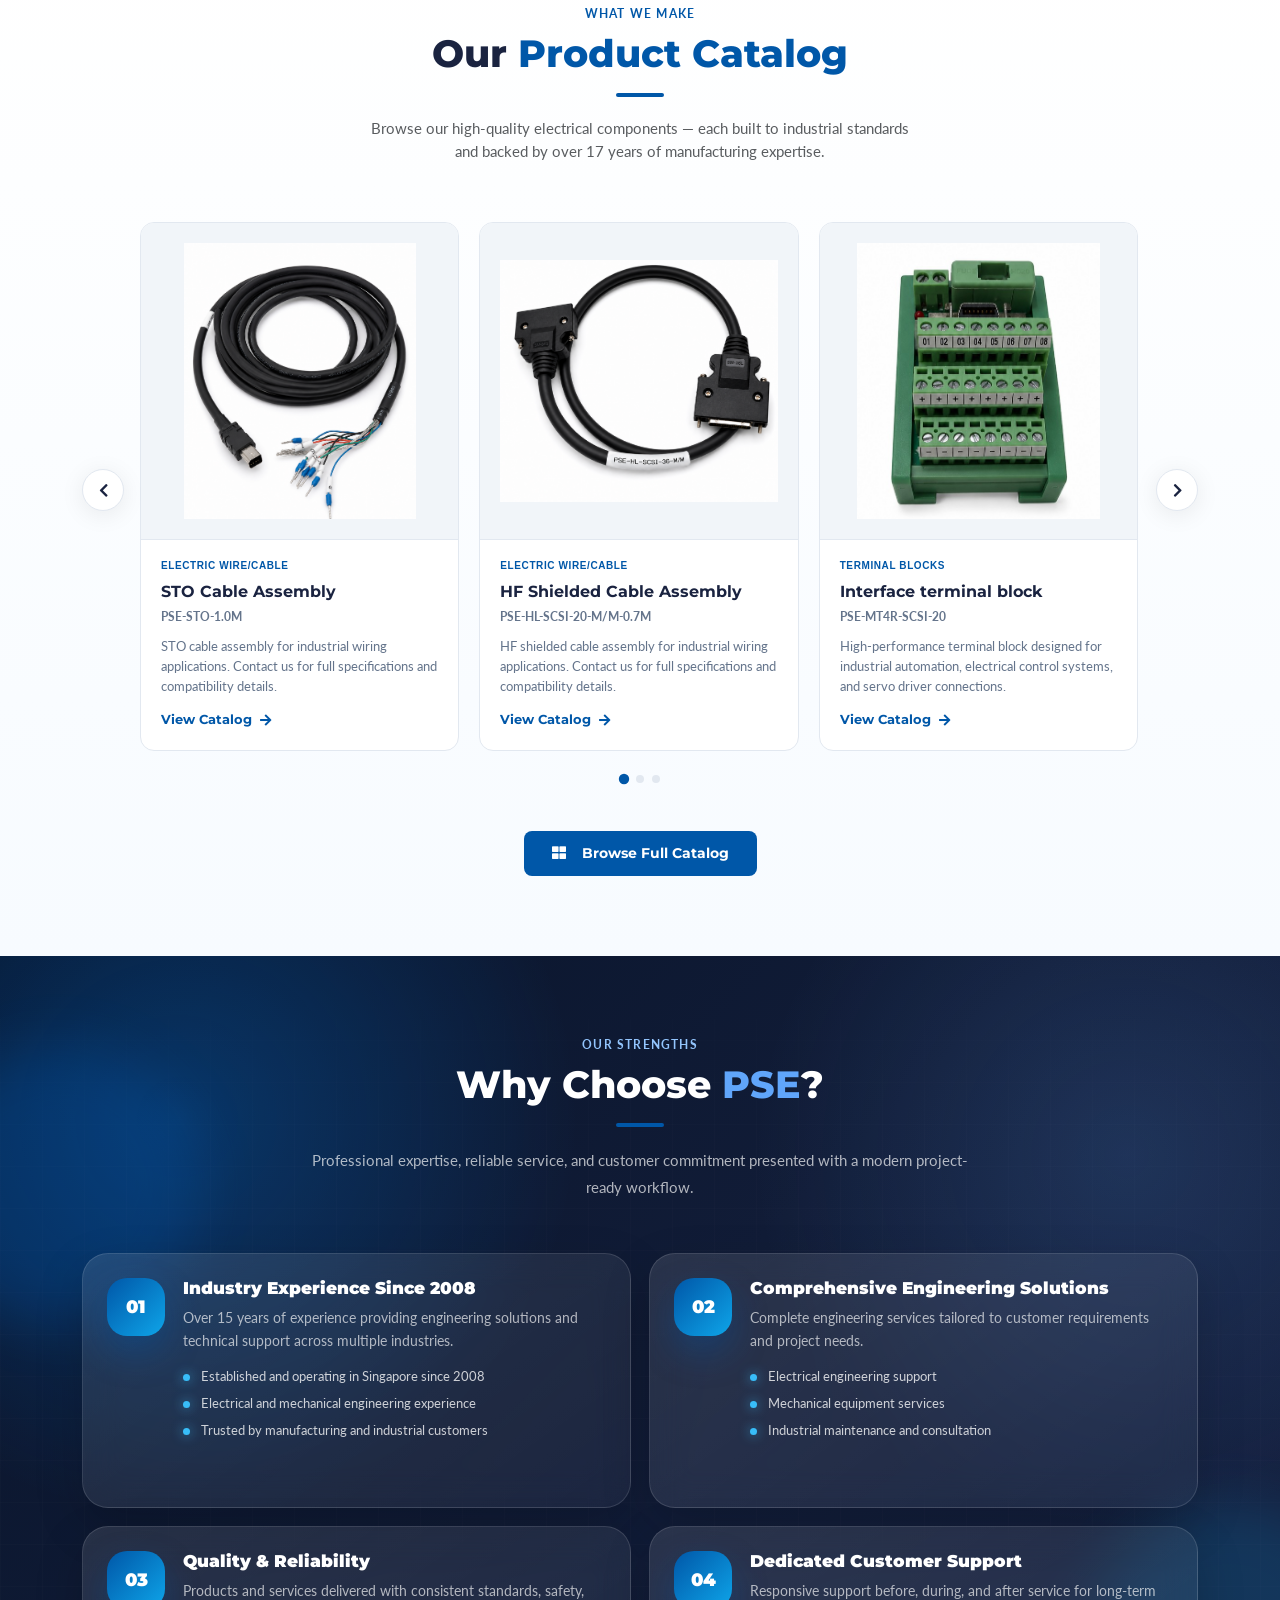
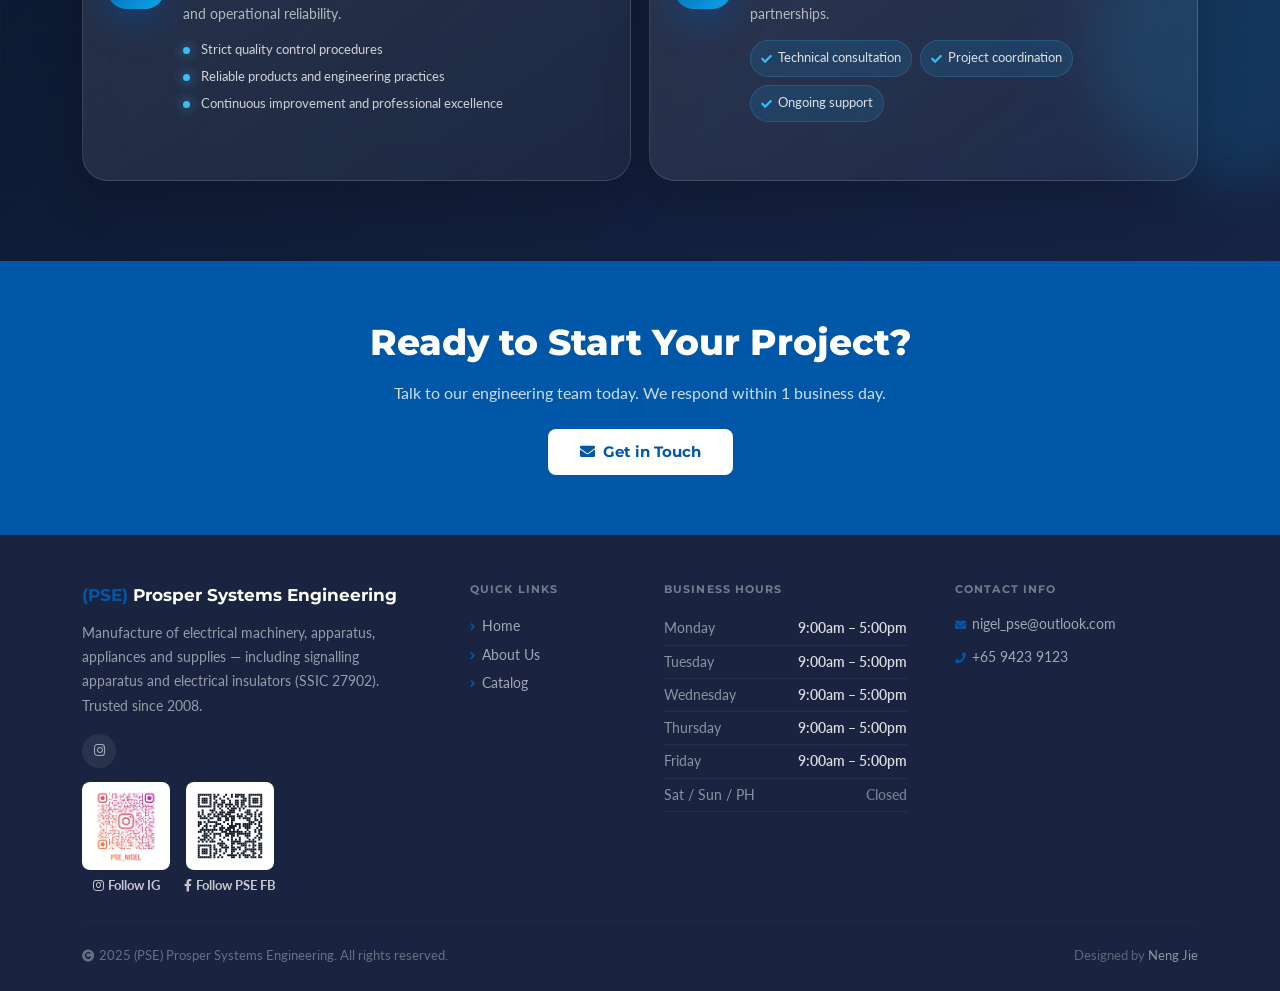
==== commit 5c90d1d1: "Refresh homepage carousel image styles" ====
--- a/index.html
+++ b/index.html
@@ -70,7 +70,7 @@
 
   <!-- Animate.css -->
   <link href="https://cdnjs.cloudflare.com/ajax/libs/animate.css/4.1.1/animate.min.css" rel="stylesheet">
-  <link href="css/index.css?v=full-carousel-photos-20261029-square-frame" rel="stylesheet">
+  <link href="css/index.css?v=full-carousel-photos-20261029-fit-contained" rel="stylesheet">
 </head>
 <body>
 
--- a/css/index.css
+++ b/css/index.css
@@ -791,12 +791,13 @@
 }
 .product-preview-card:hover { color: inherit; }
 .product-preview-image {
-  width: 100%; aspect-ratio: 1 / 1; height: auto; min-height: 0; flex: 0 0 auto;
-  display: grid; place-items: center; overflow: hidden;
-  background: #f1f5f9; border-bottom: 1px solid var(--border);
+  position: relative; width: 100%; aspect-ratio: 1 / 1;
+  height: auto; min-height: 0; flex: 0 0 auto;
+  overflow: hidden; background: #f1f5f9;
+  border-bottom: 1px solid var(--border);
 }
 .product-preview-image img {
-  display: block; box-sizing: border-box;
+  position: absolute; inset: 0; display: block; box-sizing: border-box;
   width: 100%; height: 100%; max-height: none; padding: 20px;
   object-fit: contain !important; object-position: center;
 }
